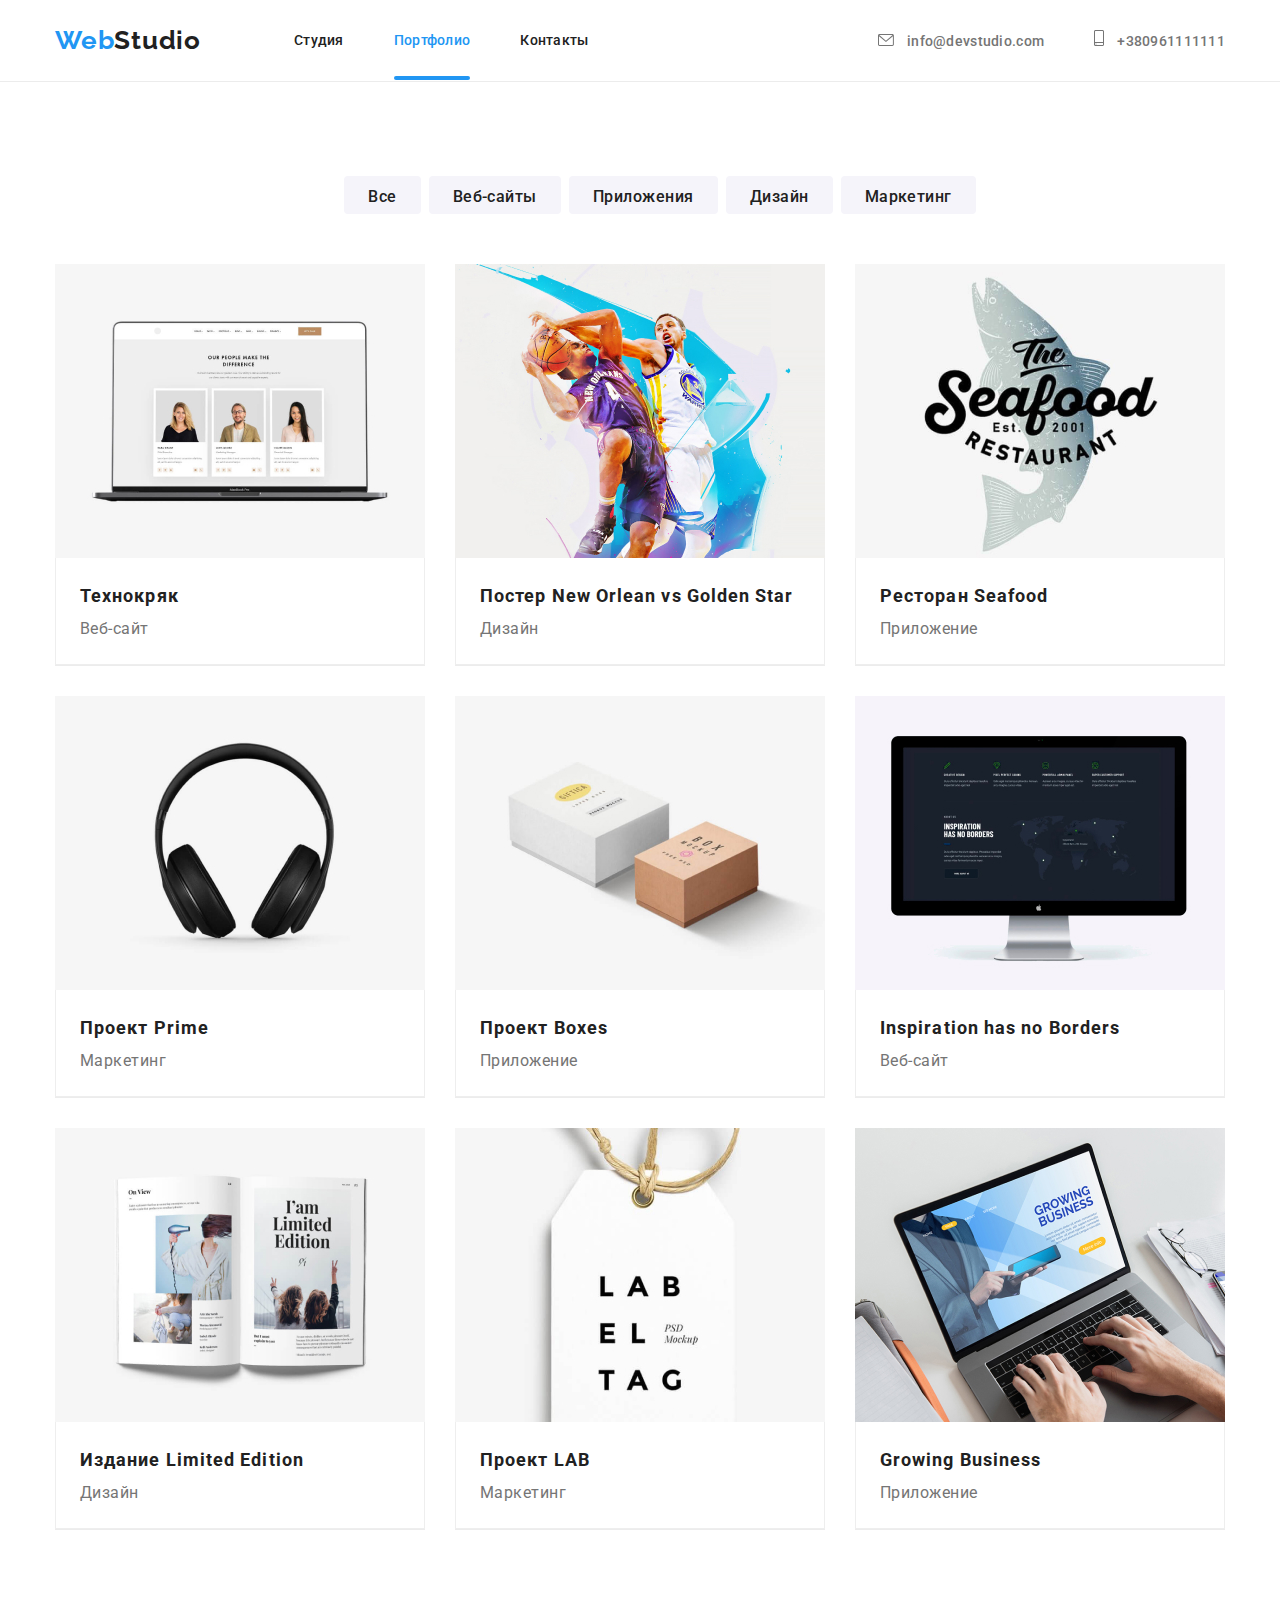
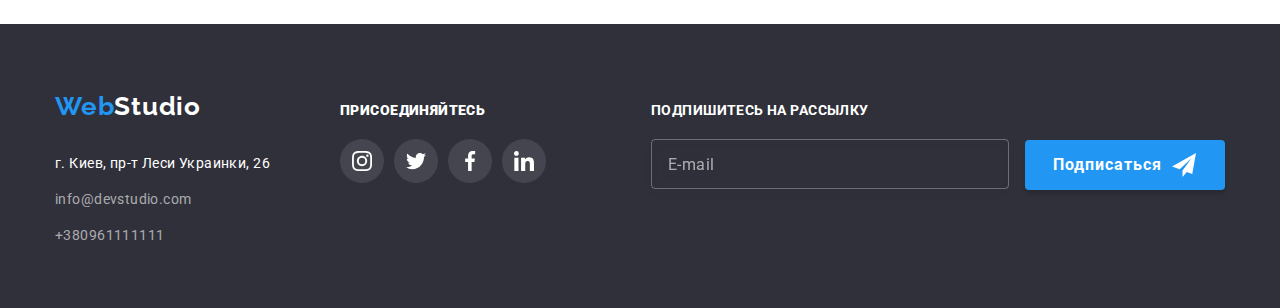
==== portfolio.html @ a093e2ca "Initial commit" ====
<!DOCTYPE html>
<html lang="ru">
  <head>
    <meta charset="UTF-8" />
    <meta http-equiv="X-UA-Compatible" content="IE=edge" />
    <meta name="viewport" content="width=device-width, initial-scale=1.0" />
    <title>Portfolio</title>
    <!-- Шрифти -->
    <link rel="preconnect" href="https://fonts.googleapis.com" />
    <link rel="preconnect" href="https://fonts.gstatic.com" crossorigin />
    <link
      href="https://fonts.googleapis.com/css2?family=Raleway:wght@400;700&family=Roboto:wght@400;500;700;900&display=swap"
      rel="stylesheet"/>
    <!-- Нормалізатор стилів -->
    <link
      rel="stylesheet"
      href="https://cdnjs.cloudflare.com/ajax/libs/modern-normalize/1.1.0/modern-normalize.min.css"/>
    <!-- Кастомні стилі -->
    <link rel="stylesheet" href="./css/styles.css" />
  </head>

  <body>
    <!-- Секція header -->
    <header class="header-page">
      <div class="container header-container">
        <a
          class="logo"
          href="./index.html"
          aria-label="Посилання на студію"
          lang="en-us"
          >Web<span class="studio">Studio</span></a>
        <!-- Секція Menu nav -->
        <nav>
          <ul class="menu-nav-list list">
            <li class="nav-link">
              <a
                class="first-nav-port item-nav"
                href="./index.html"
                aria-label="Посилання на студию"
                >Студия</a>
            </li>
            <li class="nav-link">
              <a
                class="scnd-nav-port item-nav current-link"
                href="./portfolio.html"
                aria-label="Посилання на Портфолио"
                >Портфолио</a>
            </li>
            <li class="nav-link">
              <a class="thrd-nav-port item-nav" href="/Контакты">Контакты</a>
            </li>
          </ul>
        </nav>
        <!-- Пошта та телефон -->
        <div class="contact-nav">
          <ul class="contact-list">
            <li class="contact-item">
              <a
                class="link-mail contact-link"
                href="mailto:info@devstudio.com">
                <svg class="contact-icon" width="16" height="12">
                  <use href="./images/icons-svg.svg#icon-mail"></use>
                </svg>
                info@devstudio.com</a>
            </li>
            <li class="contact-item">
              <a class="tel-hd contact-link" href="tel:+380961111111">
                <svg class="contact-icon phone-icon" width="10" height="16">
                  <use href="./images/icons-svg.svg#icon-smartphone"></use>
                </svg>
                +380961111111</a>
            </li>
          </ul>
        </div>
      </div>
    </header>
    <main>
      <!-- <h1>Фильтр портфолио</h1> -->
      <section class="section">
        <div class="container">
          <ul class="button-list">
            <li>
              <button class="button-text btn-all" type="button">Все</button>
            </li>
            <li>
              <button class="button-text btn-web" type="button">
                Веб-сайты
              </button>
            </li>
            <li>
              <button class="button-text btn-apps" type="button">
                Приложения
              </button>
            </li>
            <li>
              <button class="button-text btn-dsgn" type="button">Дизайн</button>
            </li>
            <li>
              <button class="button-text btn-mrktng" type="button">
                Маркетинг
              </button>
            </li>
          </ul>
          <!-- Service gallery -->
          <ul class="all-services card-set">
            <li class="services-item card-set-item">
              <div class="portfolio-overlay">
                <img
                  class="portfolio-img"
                  src="./images/portfolio-images/img-1.jpg"
                  alt="Ноутбук"
                  width="370"/>
                <p class="portfolio-desc">
                  Ресурс предлагает комплексные предложения с разным уровнем
                  функционала и сервисов. Все это позволит посетителю получить
                  исчерпывающие сведения о компании или частном лице.
                </p>
              </div>
              <div class="wrap-border">
                <h2 class="name-service">Технокряк</h2>
                <p class="type-service">Веб-сайт</p>
              </div>
            </li>
            <li class="services-item card-set-item">
              <div class="portfolio-overlay">
                <img
                  class="portfolio-img"
                  src="./images/portfolio-images/img-2.jpg"
                  alt="Постер"
                  width="370"/>
                <p class="portfolio-desc">
                  Ресурс предлагает комплексные предложения с разным уровнем
                  функционала и сервисов. Все это позволит посетителю получить
                  исчерпывающие сведения о компании или частном лице.
                </p>
              </div>
              <div class="wrap-border">
                <h2 class="name-service">Постер New Orlean vs Golden Star</h2>
                <p class="type-service">Дизайн</p>
              </div>
            </li>
            <li class="services-item card-set-item">
              <div class="portfolio-overlay">
                <img
                  class="portfolio-img"
                  src="./images/portfolio-images/img-3.jpg"
                  alt="Логотип ресторану"
                  width="370"/>
                <p class="portfolio-desc">
                  Ресурс предлагает комплексные предложения с разным уровнем
                  функционала и сервисов. Все это позволит посетителю получить
                  исчерпывающие сведения о компании или частном лице.
                </p>
              </div>
              <div class="wrap-border">
                <h2 class="name-service">Ресторан Seafood</h2>
                <p class="type-service">Приложение</p>
              </div>
            </li>
            <li class="services-item card-set-item">
              <div class="portfolio-overlay">
                <img
                  class="portfolio-img"
                  src="./images/portfolio-images/img-4.jpg"
                  alt="Навушники"
                  width="370"/>
                <p class="portfolio-desc">
                  Ресурс предлагает комплексные предложения с разным уровнем
                  функционала и сервисов. Все это позволит посетителю получить
                  исчерпывающие сведения о компании или частном лице.
                </p>
              </div>
              <div class="wrap-border">
                <h2 class="name-service">Проект Prime</h2>
                <p class="type-service">Маркетинг</p>
              </div>
            </li>
            <li class="services-item card-set-item">
              <div class="portfolio-overlay">
                <img
                  class="portfolio-img"
                  src="./images/portfolio-images/img-5.jpg"
                  alt="Дві коробки"
                  width="370"/>
                <p class="portfolio-desc">
                  Ресурс предлагает комплексные предложения с разным уровнем
                  функционала и сервисов. Все это позволит посетителю получить
                  исчерпывающие сведения о компании или частном лице.
                </p>
              </div>
              <div class="wrap-border">
                <h2 class="name-service">Проект Boxes</h2>
                <p class="type-service">Приложение</p>
              </div>
            </li>
            <li class="services-item card-set-item">
              <div class="portfolio-overlay">
                <img
                  class="portfolio-img"
                  src="./images/portfolio-images/img-6.jpg"
                  alt="Монітор"
                  width="370"/>
                <p class="portfolio-desc">
                  Ресурс предлагает комплексные предложения с разным уровнем
                  функционала и сервисов. Все это позволит посетителю получить
                  исчерпывающие сведения о компании или частном лице.
                </p>
              </div>
              <div class="wrap-border">
                <h2 class="name-service">Inspiration has no Borders</h2>
                <p class="type-service">Веб-сайт</p>
              </div>
            </li>
            <li class="services-item card-set-item">
              <div class="portfolio-overlay">
                <img
                  class="portfolio-img"
                  src="./images/portfolio-images/img-7.jpg"
                  alt="Відкрита книжка"
                  width="370"/>
                <p class="portfolio-desc">
                  Ресурс предлагает комплексные предложения с разным уровнем
                  функционала и сервисов. Все это позволит посетителю получить
                  исчерпывающие сведения о компании или частном лице.
                </p>
              </div>
              <div class="wrap-border">
                <h2 class="name-service">Издание Limited Edition</h2>
                <p class="type-service">Дизайн</p>
              </div>
            </li>
            <li class="services-item card-set-item">
              <div class="portfolio-overlay">
                <img
                  class="portfolio-img"
                  src="./images/portfolio-images/img-8.jpg"
                  alt="Бірка"
                  width="370"/>
                <p class="portfolio-desc">
                  Ресурс предлагает комплексные предложения с разным уровнем
                  функционала и сервисов. Все это позволит посетителю получить
                  исчерпывающие сведения о компании или частном лице.
                </p>
              </div>
              <div class="wrap-border">
                <h2 class="name-service">Проект LAB</h2>
                <p class="type-service">Маркетинг</p>
              </div>
            </li>
            <li class="services-item card-set-item">
              <div class="portfolio-overlay">
                <img
                  class="portfolio-img"
                  src="./images/portfolio-images/img-9.jpg"
                  alt="Робота за ноутбуком"
                  width="370"/>
                <p class="portfolio-desc">
                  Ресурс предлагает комплексные предложения с разным уровнем
                  функционала и сервисов. Все это позволит посетителю получить
                  исчерпывающие сведения о компании или частном лице.
                </p>
              </div>
              <div class="wrap-border">
                <h2 class="name-service">Growing Business</h2>
                <p class="type-service">Приложение</p>
              </div>
            </li>
          </ul>
        </div>
      </section>
    </main>
    <!--Секция Footer bg-->
    <footer class="footer-back">
      <div class="container footer-list">
        <div>
          <a
            class="logo-footer"
            href="./index.html"
            aria-label="Посилання на студію"
            lang="en-us"
            >Web<span class="studio-white">Studio</span></a>
          <address class="contact-nav">
            <ul class="list ftr-list">
              <li>
                <a
                  class="link-adr-ftr"
                  href="https://goo.gl/maps/piqngm7oDQpEDh6u6"
                  target="_blank"
                  rel="noopener nofollow noreferrer"
                  >г. Киев, пр-т Леси Украинки, 26</a>
              </li>
              <li>
                <a class="link-mail-ftr" href="mailto:info@devstudio.com"
                  >info@devstudio.com</a>
              </li>
              <li>
                <a class="link-ph-ftr" href="tel:+380961111111"
                  >+380961111111</a>
              </li>
            </ul>
          </address>
        </div>
        <!-- Footer social media icons -->
        <div class="call-to-action-box">
          <h2 class="call-to-action-name"><strong>ПРИСОЕДИНЯЙТЕСЬ</strong></h2>
          <ul class="call-to-action-list">
            <li class="call-to-action-item">
              <a
                class="call-to-action-link"
                href=""
                target="_blank"
                rel="noopener noreferrer"
                aria-label="instagram">
                <svg class="social-media-icon" width="20" height="20">
                  <use href="./images/icons-svg.svg#icon-instagram-white"></use>
                </svg>
              </a>
            </li>
            <li class="call-to-action-item">
              <a
                class="call-to-action-link"
                href=""
                target="_blank"
                rel="noopener noreferrer"
                aria-label="instagram">
                <svg class="social-media-icon" width="20" height="20">
                  <use href="./images/icons-svg.svg#icon-twitter-white"></use>
                </svg>
              </a>
            </li>
            <li class="call-to-action-item">
              <a
                class="call-to-action-link"
                href=""
                target="_blank"
                rel="noopener noreferrer"
                aria-label="instagram">
                <svg class="social-media-icon" width="20" height="20">
                  <use href="./images/icons-svg.svg#icon-facebook-white"></use>
                </svg>
              </a>
            </li>
            <li class="call-to-action-item">
              <a
                class="call-to-action-link"
                href=""
                target="_blank"
                rel="noopener noreferrer"
                aria-label="instagram">
                <svg class="social-media-icon" width="20" height="20">
                  <use href="./images/icons-svg.svg#icon-linkedin-white"></use>
                </svg>
              </a>
            </li>
          </ul>
        </div>
        <!-- Footer form -->
        <div class="follow-form-box">
          <strong class="follow-form-text">Подпишитесь на рассылку</strong>
          <form name="follow-form">
            <label>
              <input 
              class="follow-form-field" 
              type="email" 
              name="user-email"
              placeholder="E-mail"/>
            </label>
            <button class="follow-form-bth" type="submit">Подписаться
              <svg class="follow-icon" width="24" height="24">
                <use href="./images/icons-svg.svg#icon-telegram"></use>
              </svg>
            </button>
          </form>
        </div>
      </div>
    </footer>
  </body>
</html>
---- css/styles.css ----
:rootstyle {
    /* text colors */
--main-font: 'Roboto';
--secondary-font: 'Raleway';
    /* colors */
--accent: #2196f3;
--white: #ffffff;
    /* other */
--items: 4;
--indent: 30px;
}

body { 
font-family: var(--main-font), sans-serif;
font-family: 'Roboto', 'Raleway', sans-serif;}

/* visually-hidden hine elements */

.visually-hidden {
    position: absolute;
    white-space: nowrap;
    width: 1px;
    height: 1px;
    overflow: hidden;
    border: 0;
    padding: 0;
    clip: rect(0 0 0 0);
    clip-path: inset(50%);
    margin: -1px;
}

/* Сітка із застосуванням flex-box */

.card-set {
    display: flex;
    flex-wrap: wrap;
    padding: 0;
    list-style: none;
    margin: -15px;
    }
    
.card-set-item {
    flex-basis: calc(100% - ((var(--items)-1) * var(--indent)) / var(--items));
    margin: 15px;
    }

/* reset */
h1, h2, h4, h5, h6, p, ul {
    margin-top: 0;
    margin-bottom: 0; 
}

img {
display: block;
max-width: 100%;
height: auto;
}

h3 {margin-top: 0;   
    margin-bottom: 10px;}

/* common styles start */

.no-scroll {
    overflow: hidden;
}

.container {
    width: 1200px;
    margin-left: auto;
    margin-right: auto;
    padding-left: 15px;
    padding-right: 15px;
}

.list {
    list-style: none;
}

.section {
    padding-top: 94px;
    padding-bottom: 94px;
}

/* header section */
.header-page {
    border-bottom: 1px solid #ECECEC;
}

.menu-nav-list {
display: flex;
align-items: center;
padding: 0;
margin-left: 93px;
}

.header-container {
display: flex;
align-items: center;
}

/* Секція Menu nav */

.nav-link{
margin-right: 50px;
}

.menu-nav-list .nav-link:last-child {
margin-right: 0;
}


.header-page a {
text-decoration: none;
}

.logo {
padding-top: 25px;
padding-bottom: 25px;

font-family: 'Raleway';
font-weight: 700;
font-size: 26px;
line-height: 1.19;
letter-spacing: 0.03em;

color: #2196F3;
}

.studio {color: #212121}

.first-nav {
font-weight: 500;
font-size: 14px;
line-height: 1.14;
letter-spacing: 0.02em;}

.scnd-nav { color: #212121;

font-weight: 500;
font-size: 14px;
line-height: 1.14;
letter-spacing: 0.02em;}

.thrd-nav { color: #212121;

font-weight: 500;
font-size: 14px;
line-height: 1.14;
letter-spacing: 0.02em;}

.current-link { 
    position: relative;
    color: #2196F3;}

.current-link::after {
    content: "";
    position: absolute;
    bottom: 0;
    left: 0;

    width: 100%;
    height: 4px;
    display: inline-block;

    background: #2196F3;
    border-radius: 2px;
}

.item-nav {
    padding-top: 32px;
    padding-bottom: 32px;

    transition: color 250ms cubic-bezier(0.4, 0, 0.2, 1);

}

.item-nav:hover,
.item-nav:focus {
    color: #2196F3;
}

.contact-list {
    display: flex;
}

.contact-link {
padding-top: 32px;
padding-bottom: 32px;  

color: #757575;
font-weight: 500;
font-size: 14px;
line-height: 1.14;
letter-spacing: 0.02em;

transition-property: color, fill;
transition-duration: 250ms;
transition-timing-function: cubic-bezier(0.4, 0, 0.2, 1);
}

.contact-link:focus,
.contact-link:hover {
color: #2196F3;
fill: #2196F3;
} 

.tel-hd {
margin-left: 50px;

font-weight: 500;
font-size: 14px;
line-height: 1.14;
letter-spacing: 0.02em;
color: rgba(117, 117, 117, 1);
}

.contact-nav {
margin-left: auto;}

/* Оформлення іконок пошти і телефону */

.contact-icon {
margin-right: 10px;

fill: #757575;
fill: currentColor;
}


/* Секция hero */

.hero {
padding-top: 200px;
padding-bottom: 200px;
text-align: center;

background-color: rgba(47, 48, 58, 1); 
}

.overlay {
max-width: 1600px;
height: 600px;
margin-left: auto;
margin-right: auto;
background-image: linear-gradient(to bottom, rgba(47, 48, 58, 0.4), rgba(47, 48, 58, 0.4)),
url(../images/background-img.jpg);}

.contact-nav {font-style: normal;
line-height: 1.71;}

h1 {
width: 696px;
margin-right: auto;
margin-left:auto;
    
color: rgba(255, 255, 255, 1);
    
font-weight: 900;
font-size: 44px;
line-height: 1.36;
    
text-align: center;
letter-spacing: 0.06em;
text-transform: uppercase;
margin-bottom: 30px;}

.text-button {

display: inline-block;
padding: 10px 32px;
justify-content: space-around;  

font: var(--main-font);
font-weight: 700;
font-size: 16px;
line-height: 1.88;
letter-spacing: 0.06em;

color: rgba(255, 255, 255, 1);
box-shadow: 0px 4px 4px rgba(0, 0, 0, 0.15);
border-radius: 4px;
border-color: transparent; 

cursor: pointer; 
background-color: rgba(33, 150, 243, 1);

transition-property: background-color;
transition-duration: 250ms;
transition-timing-function: cubic-bezier(0.4, 0, 0.2, 1);

}

.text-button:hover,
.text-button:focus {
background-color: #188CE8; }

/* Модальне вікно */
.backdrop {
    position: fixed;
    top: 0;
    left: 0;
    width: 100%;
    height: 100%;
    z-index: 1000; 

    opacity: 1;
    visibility: visible;
    pointer-events: initial;

    background: rgba(0, 0, 0, 0.2);

    transition: opacity 250ms, visibility 250ms;
    
}

.backdrop.is-hidden {
    opacity: 0;
    visibility: hidden;
    pointer-events: none;
}

.modal {
    position: absolute;
    top: 50%;
    left: 50%;
    transform: translate(-50%, -50%);

    padding: 40px;

    width: 528px;
    height: 581px;

    background-color: #FFFFFF;
    box-shadow: 0px 1px 3px rgba(0, 0, 0, 0.12), 0px 1px 1px rgba(0, 0, 0, 0.14), 0px 2px 1px rgba(0, 0, 0, 0.2);
    border-radius: 4px;
}

.modal-close-btn {
    position: absolute;
    top: 0;
    right: 0;
    padding: 0;

    margin-top: 8px;
    margin-right: 8px;

    width: 30px;
    height: 30px;
    display: flex;
    align-items: center;
    justify-content: center;

    background: #FFFFFF;
    border: 1px solid rgba(0, 0, 0, 0.1);
    border-radius: 50%;
    cursor: pointer;
    fill: currentColor;
}

.modal-icon {
    transition: fill 250ms cubic-bezier(0.4, 0, 0.2, 1);
}

.modal-close-btn:hover,
.modal-close-btn:focus > .modal-icon {
    fill: #2196F3;
}

/* Форма модального вікна*/

.form-call-action {
    margin-bottom: 12px;

    font-size: 20px;
    line-height: 1.15;
    text-align: center;
    letter-spacing: 0.03em;
}

.order-form {
    display: flex;
    flex-direction: column;
}

.form-group input {
padding: 12px 16px;
padding-left: 40px;

width: 448px;
height: 40px;

cursor: pointer;
background-color: #FFFFFF;
border: 1px solid rgba(33, 33, 33, 0.2);
border-radius: 4px;
outline: transparent;

transition-property: border-color, outline;
transition-duration: 250ms;
transition-timing-function: cubic-bezier(0.4, 0, 0.2, 1);
}

.form-field:focus + .form-icon .form-img {
fill: #2196F3;
}

input:focus,
.form-field:focus {
    border-color: #2196F3;
}

.form-text{
    display: inline-block;
    margin-bottom: 4px;

    font-weight: 400;
    font-size: 12px;
    line-height: 1.17;
    letter-spacing: 0.01em;

    color: #757575;
}

.form-group {
    position: relative;
    display: flex;
    margin-bottom: 10px;
}

.form-group-last {
    margin-bottom: 0;
}

.form-icon {
    position: absolute;
    left: 0;
    top: 50%;

    margin-left: 14px;
}

.form-img {
    fill: #000000;
}

textarea {
    box-sizing: border-box;
    padding: 12px 16px;

    width: 448px;
    height: 120px;
    resize: none;

    border: 1px solid rgba(33, 33, 33, 0.2);
    border-radius: 4px;
    outline: transparent;
}

textarea::placeholder {

    font-weight: 400;
    font-size: 12px;
    line-height: 1.17;
    letter-spacing: 0.01em;
    
    color: rgba(117, 117, 117, 0.5);
}

.label-comment {
    width: 448px;
    height: 138px;
} 

.btn-form {
    display: inline-flex;
    align-items: center;
    text-align: center;
    justify-content: center;

    margin: auto;
    padding: 10px 55px;

    width: 200px;
    height: 50px;

    font-weight: 700;
    font-size: 16px;
    line-height: 1.88;

    cursor: pointer;
    border-radius: 4px;
    border-color: transparent;
    background-color: #2196F3;
    box-shadow: 0px 4px 4px rgba(0, 0, 0, 0.15);

    color: #FFFFFF;

    transition: background-color 250ms cubic-bezier(0.4, 0, 0.2, 1);

}

.btn-form:hover,
.btn-form:focus {
    background-color: #188CE8;
}

.form-checkbox {
    position: relative;
    align-items: center;
    justify-content: center;
    display: flex;
    gap: 8px;
    margin-top: 20px;
    margin-bottom: 30px;
   
    font-weight: 400;
    font-size: 14px;
    line-height: 1.71;
    letter-spacing: 0.03em;

    color: #757575;
}

.form-checkbox-link {
    color: rgba(33, 150, 243, 1);
    text-decoration: underline;
    cursor: pointer;
}

.form-checkbox-custom-checkbox {
    display: inline-flex;
    align-items: center;
    justify-content: center;

    width: 16px;
    height: 15px;

    background-color: #FFFFFF;
    border: 2px solid #212121;
    border-radius: 2px;

    transition: background-color 250ms cubic-bezier(0.4, 0, 0.2, 1),
    border-color 250ms cubic-bezier(0.4, 0, 0.2, 1);
}

.form-checkbox-input:checked + .form-checkbox-custom-checkbox {
    background-color: #2196F3;
    border-color: transparent;
}

.form-checkbox-icon {
    fill: #FFFFFF;
    
}

/* Секция property */

.list-property {
    display: flex;
    flex-wrap: wrap;
    padding: 0;
    list-style: none;
    margin: -15px;
    }
    
.element-property {
    width: 270px;
    flex-basis: calc(100% - ((var(--items)-1) * var(--indent)) / var(--items));
    margin: 15px;
    }

.name-property {
    font-size: 14px;
    line-height: 1.14;
    letter-spacing: 0.03em;
    text-transform: uppercase;
    color: rgba(33, 33, 33, 1);  
}

.text-property {
    font-weight: 400;
    font-size: 14px;
    line-height: 1.71;
    
    letter-spacing: 0.03em;
    color: rgba(117, 117, 117, 1);
}

/* Оформлення плашок в секції Property */

.property-item {

    display: flex;
    justify-content: center;
    align-items: center;
    width: 270px;
    height: 120px;

    margin-bottom: 30px;

    background: #F5F4FA;
    border-radius: 4px;
}

/* Секція Чем мы занимаемся */

.team-section {
padding-top: 0;
}

.what-we-do {
font-weight: 700;
font-size: 36px;
line-height: 1.17;
text-align: center;
letter-spacing: 0.03em;

margin-bottom: 50px;

color: rgba(33, 33, 33, 1);
}

.pict-first {
    
background: url(close-up-image-programer-working-his-desk-office_1098-18707.jpg);
mix-blend-mode: normal; }

.pict-scnd {

background: url(web-ui-designers-are-developing-application-smartphones-team-creators-is-working-interface-mobile-phones_8119-2713.jpg);
}

.pict-thrd {

background: url(creative-artist-web-design-with-working-colour-selection-graphic-tablet_35674-1119.jpg);
}

.img-what-do {
display: flex;
padding: 0;
}

.pic-what-do {
position: relative;

flex-basis: calc((100% - var(--indent) * var(--items)) / var(--items));
margin-right: 30px;
}

.pic-what-do:last-child {
margin-right: 0;
}

.desc {
    position: absolute;
    bottom: 0;
    left: 0;

    font-weight: 700;
    font-size: 14px;
    line-height: 1.14;
    text-align: center;
    letter-spacing: 0.03em;
    text-transform: uppercase;

    background-color: rgba(47, 48, 58, 0.8);
    color: #FFFFFF;
}

.first-text {
    padding: 27px 82px;
}

.scnd-text {
    padding: 27px 85px;
}

.thrd-text {
    padding: 27px 90px;
}

/* Секція Наша команда */

.team {
    margin-bottom: 50px;
}

.sect-team {background-color: rgba(245, 244, 250, 1);}

.team {    
font-weight: 700;
font-size: 36px;
line-height: 1.17;
text-align: center;
letter-spacing: 0.03em;
color: #212121;
} 

.wrap {
padding-top: 30px;
padding-bottom: 30px;
width: 270px;

background: #FFFFFF;
box-shadow: 0px 1px 3px rgba(0, 0, 0, 0.12), 0px 1px 1px rgba(0, 0, 0, 0.14), 0px 2px 1px rgba(0, 0, 0, 0.2);
border-radius: 0px 0px 4px 4px;
}

.team-list {
display: flex;
padding-left: 0;
margin-right: 30px;
}

.team-icon {
margin-right: 30px;
}

.team-icon:last-child {
margin-right: 0;
}

.team-position {
margin-bottom: 16px;
}

.employee-first {
background: url(4853.jpg);
border-radius: 0px;}

.name-ihor {
font-weight: 500;
font-size: 16px;
line-height: 1.19;

text-align: center;
letter-spacing: 0.03em;
color: rgba(33, 33, 33, 1);
}

.designer{    
font-weight: 400;
font-size: 16px;
line-height: 1.19;
    
text-align: center;
letter-spacing: 0.03em;
color: rgba(117, 117, 117, 1);
}

.employee-scnd {
background: url(5844.jpg);
border-radius: 0px;}

.name-olha{        
font-weight: 500;
font-size: 16px;
line-height: 1.19;
        
text-align: center;
letter-spacing: 0.03em;
color: rgba(33, 33, 33, 1);
}

.developer{        
font-weight: 400;
font-size: 16px;
line-height: 1.19;
        
text-align: center;
letter-spacing: 0.03em;
color: rgba(117, 117, 117, 1);
}

.employee-thrd {
background: url(16166.jpg);
border-radius: 0px;}

.name-nick {
font-weight: 500;
font-size: 16px;
line-height: 1.19;
        
text-align: center;
letter-spacing: 0.03em;
color: rgba(33, 33, 33, 1);
}
        
.marketing{        
font-weight: 400;
font-size: 16px;
line-height: 1.19;
        
text-align: center;
letter-spacing: 0.03em;
color: rgba(117, 117, 117, 1);
}

.employee-fourth {    
background: url(2968.jpg);
border-radius: 0px;}

.name-michael {
font-weight: 500;
font-size: 16px;
line-height: 1.19;

text-align: center;
letter-spacing: 0.03em;
color: rgba(33, 33, 33, 1);
}

.ui-Designer {
font-weight: 400;
font-size: 16px;
line-height: 1.19;

text-align: center;
letter-spacing: 0.03em;
color: rgba(117, 117, 117, 1);
}

/* Оформлення іконок */

.social-media-list {
display: flex;
justify-content: center;
padding-left: 0;

}

.social-media-link {
display: flex;
align-items: center;
justify-content: center;
height: 44px;
width: 44px;

background-color: #FFFFFF;
border-radius: 50%;

fill: rgba(175, 177, 184, 1);

transition-property: fill, background-color;
transition-duration: 250ms;
transition-timing-function: cubic-bezier(0.4, 0, 0.2, 1);

}

.social-media-link:hover,
.social-media-link:focus {
fill: rgba(255, 255, 255, 1);
background-color: #2196F3;
} 

.social-media-list .social-media-item + .social-media-item {
margin-left: 10px;
}

/* Секція Постоянные клиенты */

.clients {
margin-bottom: 50px;

font-weight: 700;
font-size: 36px;
line-height: 1.17;
text-align: center;
letter-spacing: 0.03em;

}

/* Оформлення логотипів постійних клієнтів */

.client-list {
    display: flex;
    justify-content: center;
    justify-content: center; 
    padding: 0;
}


.client-link {
    display: flex;
    align-items: center;
    justify-content: center; 
    padding: 16px 32px;
    
    fill: #AFB1B8;
    border: 1px solid #AFB1B8;
    border-radius: 4px;

    transition-property: border-color, fill;
    transition-duration: 250ms;
    transition-timing-function: cubic-bezier(0.4, 0, 0.2, 1);

}

.client-link:hover,
.client-link:focus {
fill: rgba(33, 150, 243, 1);
border-color: rgba(33, 150, 243, 1);
}

.client-item {
background-color: #FFFFFF;
min-width: 170px;
min-height: 92px;
}

.client-item + .client-item {
margin-left: 30px;
}

/* Секция Footer bg */

.footer-back a {
text-decoration: none;
line-height: 1.71;}

.logo-footer {
display: inline-block;
margin-bottom: 20px;

font-family: 'Raleway';
font-weight: 700;
font-size: 26px;
line-height: 1.19;
letter-spacing: 0.03em;

color: #2196F3;
}

.ftr-list {
padding-left: 0;
}

.studio-white {color: white;} 

.link-adr-ftr {
display: inline-block;
margin-bottom: 9px;

font-weight: 400;
font-size: 14px;
letter-spacing: 0.03em;
color: rgba(255, 255, 255, 1);
}

.link-mail-ftr {
display: inline-block;
margin-bottom: 9px;

font-weight: 400;
font-size: 14px;
line-height: 1.71;
letter-spacing: 0.03em;
color: rgba(255, 255, 255, 0.6);
}

.link-ph-ftr {
font-weight: 400;
font-size: 14px;
line-height: 1.71;

letter-spacing: 0.03em;
color: rgba(255, 255, 255, 0.6);
}

.footer-back {
padding-top: 60px;
padding-bottom: 60px;
background-color: rgba(47, 48, 58, 1);
}

.footer-list {
    display: flex;
    align-items: baseline;
}

.call-to-action-box {
    margin-left: 70px;
}

.call-to-action-name {
font-size: 14px;
line-height: 1.14;
letter-spacing: 0.03em;
text-transform: uppercase;

color: #FFFFFF;
}

/* Оформлення іконок в footer */

.call-to-action-list {
padding: 0;
margin-top: 20px;
display: flex;
justify-content: center; 
}

.call-to-action-link {
    display: flex;
    align-items: center;
    justify-content: center;
    height: 44px;
    width: 44px;

    background-color: rgba(255, 255, 255, 0.1);
    border-radius: 50%;

    transition: background-color 250ms cubic-bezier(0.4, 0, 0.2, 1);
}

.call-to-action-link:hover,
.call-to-action-link:focus {
    background-color: #2196F3;
}
    
.call-to-action-item + .call-to-action-item {
margin-left: 10px;
}

/* Footer form */

.follow-form-box {
    margin-left: auto;
}

.follow-form-text {
    display: inline-block;
    margin-bottom: 20px;

    font-size: 14px;
    line-height: 1.14;
    letter-spacing: 0.03em;
    text-transform: uppercase;

    color: #FFFFFF;
}

.follow-form-field {
    display: inline-flex;
    margin-right: 12px;
    padding: 15px 16px;
    box-sizing: border-box;

    width: 358px;
    height: 50px;

    border: 1px solid rgba(255, 255, 255, 0.3);
    filter: drop-shadow(0px 4px 4px rgba(0, 0, 0, 0.15));
    border-radius: 4px;

    color: #FFFFFF;
    background-color: rgba(33, 150, 243, 0);
}

.follow-form-field::placeholder {
    font-weight: 400;
    font-size: 16px;
    line-height: 1.25;
    letter-spacing: 0.03em;

    color: rgba(255, 255, 255, 0.6);
}

.follow-form-bth {

    display: inline-flex;
    align-items: center;
    text-align: center;

    padding: 13px 28px;
    width: 200px;
    height: 50px;

    font-weight: 700;
    font-size: 16px;
    line-height: 1.88;
    letter-spacing: 0.06em;

    cursor: pointer;

    background-color: #2196F3;
    box-shadow: 0px 4px 4px rgba(0, 0, 0, 0.15);
    border: none;
    border-radius: 4px;
    color: #FFFFFF;

}

.follow-icon {
    margin-left: 10px;
}

/* Portfolio page */

ul {list-style: none;}

/* Секція header */

.first-nav-port {
font-weight: 500;
font-size: 14px;
line-height: 1.14;
letter-spacing: 0.02em;
color: #212121;
}

.scnd-nav-port {
font-weight: 500;
font-size: 14px;
line-height: 1.14;
letter-spacing: 0.02em;
color: #2196F3;
}

.thrd-nav-port {
font-weight: 500;
font-size: 14px;
line-height: 1.14;
letter-spacing: 0.02em;
color: #212121;
}

/* Фильтр портфолио */

.button-text {
display: inline-block;
height: 38px;
padding: 6px 22px;
justify-content: space-between; 
margin-right: 8px;

font: var(--main-font); 
font-weight: 500;
font-size: 16px;
line-height: 1.62;
letter-spacing: 0.03em;

border-radius: 4px;
border-color: transparent;
color: #212121;
background: #F5F4FA;
cursor: pointer; 

transition-property: color, background-color, box-shadow;
transition-duration: 250ms;
transition-timing-function: cubic-bezier(0.4, 0, 0.2, 1);
}

.btn-mrktng {
margin-right: 0px;
} 

.button-text:hover,
.button-text:focus {
color: #FFFFFF; 
background-color: #2196F3;
box-shadow: 0px 3px 1px rgba(0, 0, 0, 0.1), 0px 1px 2px rgba(0, 0, 0, 0.08), 0px 2px 2px rgba(0, 0, 0, 0.12); 
}

.btn-all {
min-width: 73px;
}

.btn-web {
min-width: 128px;
}

.btn-apps {
min-width: 145px;
}

.btn-dsgn {
min-width: 103px;
}

.btn-mrktng {
min-width: 130px;
}

.button-list {
margin-bottom: 50px;
display: flex;
justify-content: center;
}

/* Service gallery */

.all-services {
--items: 3;
}

.name-service {font-weight: 700;
font-size: 18px;
line-height: 2;
letter-spacing: 0.06em;
    
color: #212121;
}

.type-service { font-weight: 400;
    font-size: 16px;
    line-height: 1.88;
    letter-spacing: 0.03em;
    
    color: #757575;
} 

.wrap-border {
    background: #FFFFFF;
    border: 1px solid #EEEEEE;
    border-top: transparent;
    width: 370px;
    padding: 20px 24px;
}

.services-item {
    width: 370px;

    border-bottom: 1px solid #ECECEC;
    box-sizing: border-box;

    transition-property: background-color, box-shadow;
    transition-duration: 250ms;
    transition-timing-function: cubic-bezier(0.4, 0, 0.2, 1);
}

.services-item:hover,
.services-item:focus {
    background-color: rgba(33, 150, 243, 0.9);
    box-shadow: 0px 1px 1px rgba(0, 0, 0, 0.12), 0px 4px 4px rgba(0, 0, 0, 0.06), 1px 4px 6px rgba(0, 0, 0, 0.16); 
}

/* Portfolio оверлей */

.portfolio-overlay {
    position: relative; 
    overflow: hidden;
}

.portfolio-desc {
    position: absolute;
    top: 0;
    left: 0;

    display: flex;
    justify-content: center;
    align-items: center; 
    text-align: left;
    margin: 0;
    padding: 63px 24px;
    width: 100%;
    height: 100%;

    font-weight: 400;
    font-size: 18px;
    line-height: 1.56;
    letter-spacing: 0.03em;

    color: #FFFFFF;
    background-color: rgba(33, 150, 243, 0.9);

    transform: translateY(100%);

    transition-property: transform;
    transition-duration: 250ms;
    transition-timing-function: cubic-bezier(0.4, 0, 0.2, 1);
}

.services-item:hover .portfolio-desc,
.services-item:focus .portfolio-desc {
    transform: translateY(0%);
    }

 .portfolio-img {
    display: block;
    max-width: 100%;
    height: auto;
}
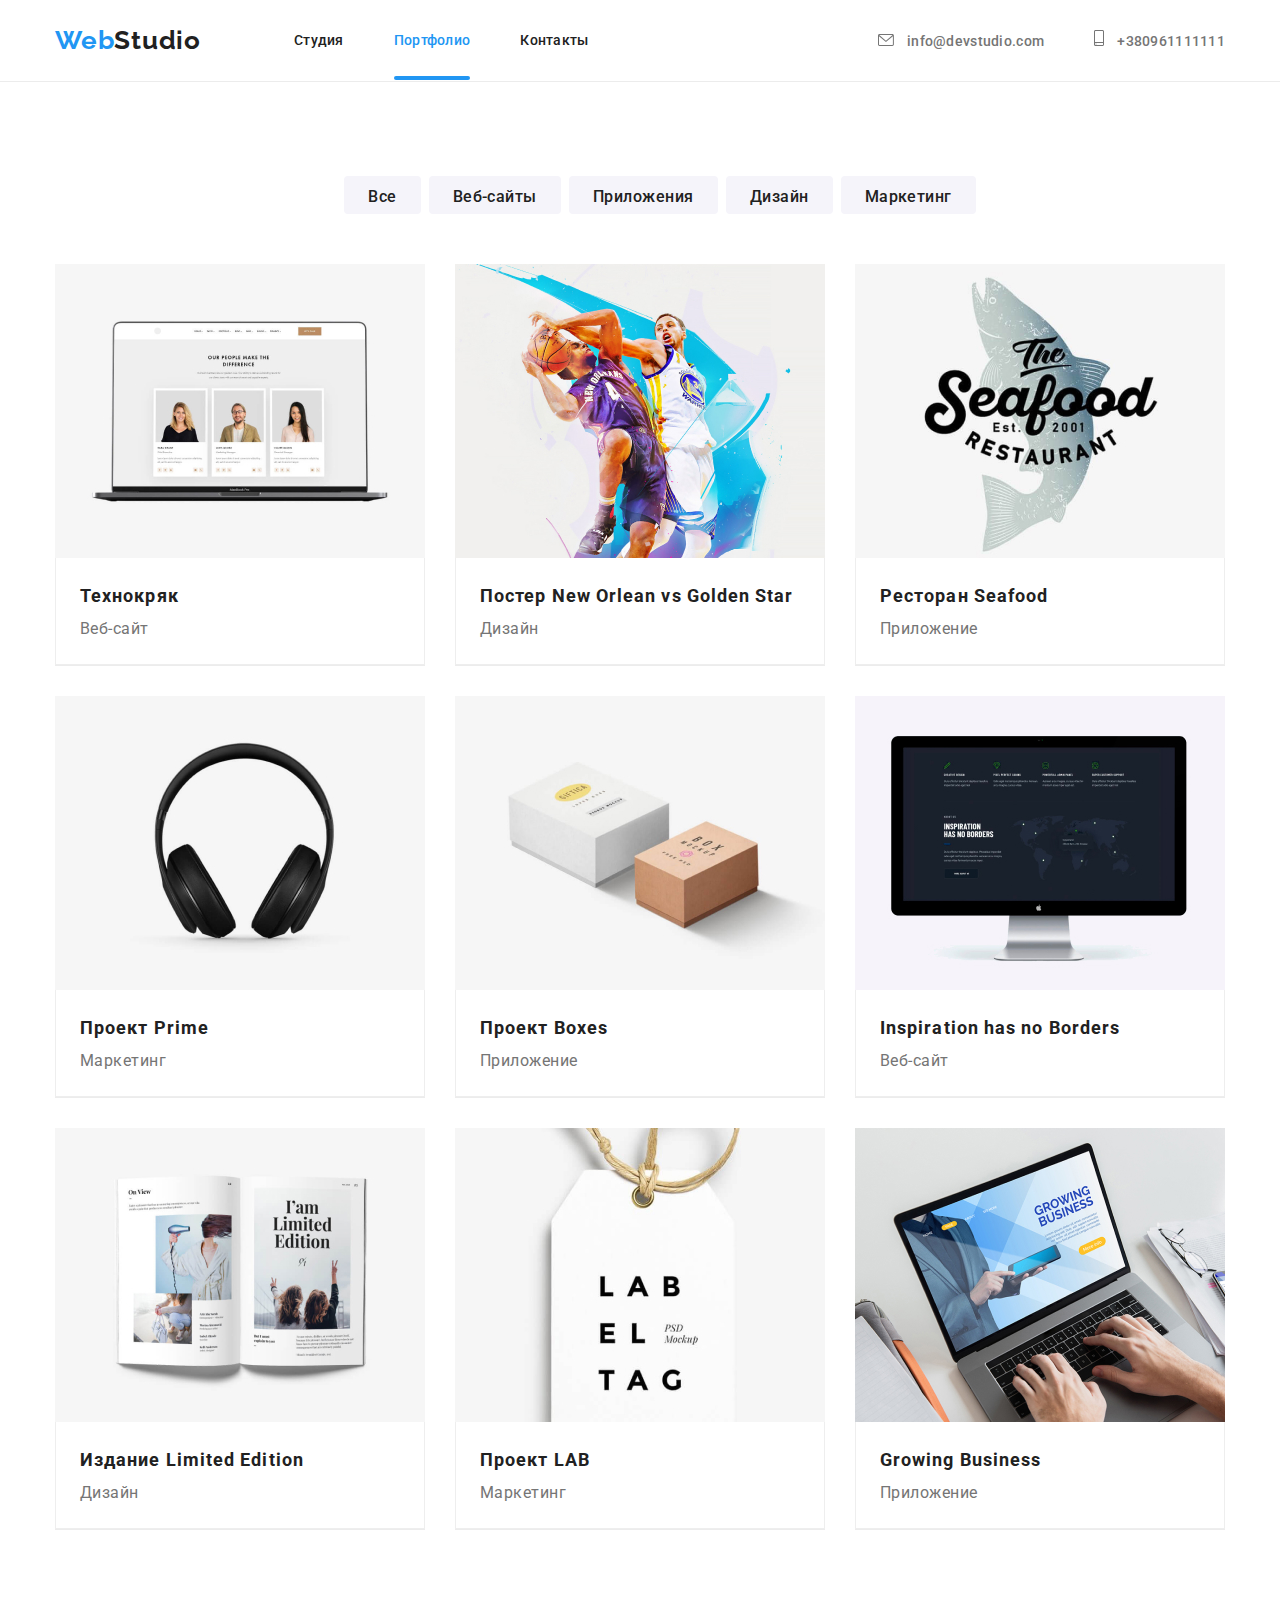
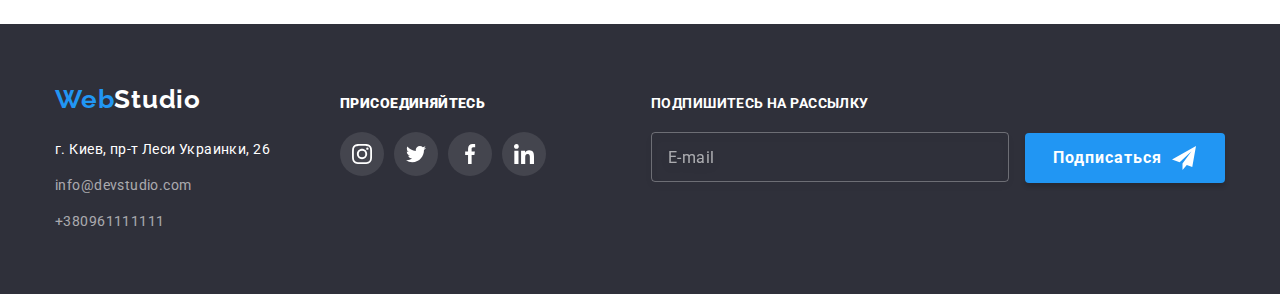
==== commit a384ba69: "Hефакторинг HTML-коду проєкту за методологією BEM" ====
--- a/portfolio.html
+++ b/portfolio.html
@@ -16,56 +16,52 @@
       rel="stylesheet"
       href="https://cdnjs.cloudflare.com/ajax/libs/modern-normalize/1.1.0/modern-normalize.min.css"/>
     <!-- Кастомні стилі -->
-    <link rel="stylesheet" href="./css/styles.css" />
+    <link rel="stylesheet" href="./css/styles.css"/>
   </head>
-
   <body>
-    <!-- Секція header -->
-    <header class="header-page">
-      <div class="container header-container">
+    <!-- Header section -->
+    <header class="header">
+      <div class="header__container container">
         <a
-          class="logo"
+          class="logo header__logo link"
           href="./index.html"
           aria-label="Посилання на студію"
-          lang="en-us"
-          >Web<span class="studio">Studio</span></a>
-        <!-- Секція Menu nav -->
-        <nav>
-          <ul class="menu-nav-list list">
-            <li class="nav-link">
-              <a
-                class="first-nav-port item-nav"
+          lang="en-us">Web<span class="logo__studio">Studio</span></a>
+        <!-- Menu nav -->
+        <nav class="nav">
+          <ul class="nav__list list__nav">
+            <li class="nav__item item__nav">
+              <a
+                class="nav__link link__nav link"
                 href="./index.html"
-                aria-label="Посилання на студию"
-                >Студия</a>
-            </li>
-            <li class="nav-link">
-              <a
-                class="scnd-nav-port item-nav current-link"
+                aria-label="Посилання на студию">Студия</a>
+            </li>
+            <li class="nav__item item__nav">
+              <a
+                class="nav__link link__nav nav__link--current link"
                 href="./portfolio.html"
-                aria-label="Посилання на Портфолио"
-                >Портфолио</a>
-            </li>
-            <li class="nav-link">
-              <a class="thrd-nav-port item-nav" href="/Контакты">Контакты</a>
+                aria-label="Посилання на Портфолио">Портфолио</a>
+            </li>
+            <li class="nav__item item__nav">
+              <a class="nav__link link__nav link" href="/Контакты">Контакты</a>
             </li>
           </ul>
         </nav>
         <!-- Пошта та телефон -->
-        <div class="contact-nav">
-          <ul class="contact-list">
-            <li class="contact-item">
-              <a
-                class="link-mail contact-link"
+        <div class="header__group group__header">
+          <ul class="header__list">
+            <li class="header__item">
+              <a
+                class="header__link link"
                 href="mailto:info@devstudio.com">
-                <svg class="contact-icon" width="16" height="12">
+                <svg class="header__icon" width="16" height="12">
                   <use href="./images/icons-svg.svg#icon-mail"></use>
                 </svg>
                 info@devstudio.com</a>
             </li>
-            <li class="contact-item">
-              <a class="tel-hd contact-link" href="tel:+380961111111">
-                <svg class="contact-icon phone-icon" width="10" height="16">
+            <li class="header__item">
+              <a class="header__link link__header link" href="tel:+380961111111">
+                <svg class="header__icon" width="10" height="16">
                   <use href="./images/icons-svg.svg#icon-smartphone"></use>
                 </svg>
                 +380961111111</a>
@@ -270,32 +266,29 @@
       </section>
     </main>
     <!--Секция Footer bg-->
-    <footer class="footer-back">
-      <div class="container footer-list">
+    <footer class="footer">
+      <div class="container footer__group group__footer">
         <div>
           <a
-            class="logo-footer"
+            class="logo__footer logo link"
             href="./index.html"
             aria-label="Посилання на студію"
-            lang="en-us"
-            >Web<span class="studio-white">Studio</span></a>
-          <address class="contact-nav">
-            <ul class="list ftr-list">
-              <li>
+            lang="en-us">Web<span 
+            class="logo__studio logo__studio--light">Studio</span></a>
+          <address class="header__group">
+            <ul class="footer__list list__footer">
+              <li class="footer__item">
                 <a
-                  class="link-adr-ftr"
+                  class="footer__link link__footer footer__link--light link"
                   href="https://goo.gl/maps/piqngm7oDQpEDh6u6"
                   target="_blank"
-                  rel="noopener nofollow noreferrer"
-                  >г. Киев, пр-т Леси Украинки, 26</a>
+                  rel="noopener nofollow noreferrer">г. Киев, пр-т Леси Украинки, 26</a>
               </li>
-              <li>
-                <a class="link-mail-ftr" href="mailto:info@devstudio.com"
-                  >info@devstudio.com</a>
+              <li class="footer__item">
+                <a class="footer__link link__footer link" href="mailto:info@devstudio.com">info@devstudio.com</a>
               </li>
-              <li>
-                <a class="link-ph-ftr" href="tel:+380961111111"
-                  >+380961111111</a>
+              <li class="footer__item">
+                <a class="footer__link link" href="tel:+380961111111">+380961111111</a>
               </li>
             </ul>
           </address>
--- a/css/styles.css
+++ b/css/styles.css
@@ -1,17 +1,16 @@
-:rootstyle {
+:root {
     /* text colors */
 --main-font: 'Roboto';
 --secondary-font: 'Raleway';
     /* colors */
---accent: #2196f3;
+--accent: rgba(33, 150, 243, 1);
 --white: #ffffff;
     /* other */
 --items: 4;
---indent: 30px;
+/* --indent: 30px; */
 }
 
 body { 
-font-family: var(--main-font), sans-serif;
 font-family: 'Roboto', 'Raleway', sans-serif;}
 
 /* visually-hidden hine elements */
@@ -50,6 +49,10 @@
     margin-bottom: 0; 
 }
 
+ul {
+    list-style: none;  
+}
+
 img {
 display: block;
 max-width: 100%;
@@ -60,6 +63,15 @@
     margin-bottom: 10px;}
 
 /* common styles start */
+
+.title {
+    font-size: 36px;
+    line-height: 1.17;
+    text-align: center;
+    letter-spacing: 0.03em;
+
+    color: rgba(33, 33, 33, 1);
+}
 
 .no-scroll {
     overflow: hidden;
@@ -73,87 +85,76 @@
     padding-right: 15px;
 }
 
-.list {
-    list-style: none;
-}
 
 .section {
     padding-top: 94px;
     padding-bottom: 94px;
 }
 
-/* header section */
-.header-page {
+/* Header section */
+.header {
     border-bottom: 1px solid #ECECEC;
 }
 
-.menu-nav-list {
-display: flex;
-align-items: center;
-padding: 0;
-margin-left: 93px;
-}
-
-.header-container {
-display: flex;
-align-items: center;
-}
-
-/* Секція Menu nav */
-
-.nav-link{
+.header__container {
+    display: flex;
+    align-items: center;
+    }
+
+    /* Logo */
+
+.logo {
+    font-family: 'Raleway';
+    font-weight: 700;
+    font-size: 26px;
+    line-height: 1.19;
+    letter-spacing: 0.03em;
+        
+    color: var(--accent);
+}
+        
+.header__logo {
+    padding-top: 25px;
+    padding-bottom: 25px; 
+}
+        
+.logo__studio {
+    color: #212121}
+
+    /* Menu nav */
+
+.list__nav {
+    display: flex;
+    align-items: center;
+    padding: 0;
+    margin-left: 93px;
+}
+
+.item__nav {
 margin-right: 50px;
 }
 
-.menu-nav-list .nav-link:last-child {
+.list__nav .item__nav:last-child {
 margin-right: 0;
 }
 
-
-.header-page a {
+.link {
 text-decoration: none;
 }
 
-.logo {
-padding-top: 25px;
-padding-bottom: 25px;
-
-font-family: 'Raleway';
-font-weight: 700;
-font-size: 26px;
-line-height: 1.19;
-letter-spacing: 0.03em;
-
-color: #2196F3;
-}
-
-.studio {color: #212121}
-
-.first-nav {
-font-weight: 500;
-font-size: 14px;
-line-height: 1.14;
-letter-spacing: 0.02em;}
-
-.scnd-nav { color: #212121;
-
-font-weight: 500;
-font-size: 14px;
-line-height: 1.14;
-letter-spacing: 0.02em;}
-
-.thrd-nav { color: #212121;
-
-font-weight: 500;
-font-size: 14px;
-line-height: 1.14;
-letter-spacing: 0.02em;}
-
-.current-link { 
+.nav__link {
+    font-weight: 500;
+    font-size: 14px;
+    line-height: 1.14;
+    letter-spacing: 0.02em; 
+    color: #212121;
+}
+
+.nav__link--current { 
     position: relative;
-    color: #2196F3;}
-
-.current-link::after {
+    color: var(--accent);}
+
+.nav__link--current::after {
     content: "";
     position: absolute;
     bottom: 0;
@@ -163,70 +164,68 @@
     height: 4px;
     display: inline-block;
 
-    background: #2196F3;
+    background: var(--accent);
     border-radius: 2px;
 }
 
-.item-nav {
+.link__nav {
     padding-top: 32px;
     padding-bottom: 32px;
 
     transition: color 250ms cubic-bezier(0.4, 0, 0.2, 1);
-
-}
-
-.item-nav:hover,
-.item-nav:focus {
-    color: #2196F3;
-}
-
-.contact-list {
-    display: flex;
-}
-
-.contact-link {
+}
+
+.link__nav:hover,
+.link__nav:focus {
+    color: var(--accent);
+}
+
+/* Пошта та телефон */
+.header__group {
+font-style: normal;
+line-height: 1.71;}
+    
+.group__header {
+margin-left: auto;}
+
+.header__list {
+    display: flex;
+}
+
+.header__link {
 padding-top: 32px;
 padding-bottom: 32px;  
 
-color: #757575;
 font-weight: 500;
 font-size: 14px;
 line-height: 1.14;
 letter-spacing: 0.02em;
 
+color: rgba(117, 117, 117, 1);
+
 transition-property: color, fill;
 transition-duration: 250ms;
 transition-timing-function: cubic-bezier(0.4, 0, 0.2, 1);
 }
 
-.contact-link:focus,
-.contact-link:hover {
-color: #2196F3;
-fill: #2196F3;
+.link__header {
+    margin-left: 50px;
+}
+
+.header__link:focus,
+.header__link:hover {
+color: var(--accent);
+fill: var(--accent);
 } 
 
-.tel-hd {
-margin-left: 50px;
-
-font-weight: 500;
-font-size: 14px;
-line-height: 1.14;
-letter-spacing: 0.02em;
-color: rgba(117, 117, 117, 1);
-}
-
-.contact-nav {
-margin-left: auto;}
-
 /* Оформлення іконок пошти і телефону */
 
-.contact-icon {
+.header__icon {
 margin-right: 10px;
 
 fill: #757575;
 fill: currentColor;
 }
-
 
 /* Секция hero */
 
@@ -246,9 +245,6 @@
 background-image: linear-gradient(to bottom, rgba(47, 48, 58, 0.4), rgba(47, 48, 58, 0.4)),
 url(../images/background-img.jpg);}
 
-.contact-nav {font-style: normal;
-line-height: 1.71;}
-
 h1 {
 width: 696px;
 margin-right: auto;
@@ -283,12 +279,11 @@
 border-color: transparent; 
 
 cursor: pointer; 
-background-color: rgba(33, 150, 243, 1);
+background-color: var(--accent);
 
 transition-property: background-color;
 transition-duration: 250ms;
 transition-timing-function: cubic-bezier(0.4, 0, 0.2, 1);
-
 }
 
 .text-button:hover,
@@ -364,7 +359,7 @@
 
 .modal-close-btn:hover,
 .modal-close-btn:focus > .modal-icon {
-    fill: #2196F3;
+    fill: var(--accent);
 }
 
 /* Форма модального вікна*/
@@ -402,12 +397,12 @@
 }
 
 .form-field:focus + .form-icon .form-img {
-fill: #2196F3;
+fill: var(--accent);
 }
 
 input:focus,
 .form-field:focus {
-    border-color: #2196F3;
+    border-color: var(--accent);
 }
 
 .form-text{
@@ -491,7 +486,7 @@
     cursor: pointer;
     border-radius: 4px;
     border-color: transparent;
-    background-color: #2196F3;
+    background-color: var(--accent);
     box-shadow: 0px 4px 4px rgba(0, 0, 0, 0.15);
 
     color: #FFFFFF;
@@ -523,7 +518,7 @@
 }
 
 .form-checkbox-link {
-    color: rgba(33, 150, 243, 1);
+    color: var(--accent);
     text-decoration: underline;
     cursor: pointer;
 }
@@ -545,18 +540,17 @@
 }
 
 .form-checkbox-input:checked + .form-checkbox-custom-checkbox {
-    background-color: #2196F3;
+    background-color: var(--accent);
     border-color: transparent;
 }
 
 .form-checkbox-icon {
     fill: #FFFFFF;
-    
-}
-
-/* Секция property */
-
-.list-property {
+}
+
+/* Секция особенности */
+
+.features__list {
     display: flex;
     flex-wrap: wrap;
     padding: 0;
@@ -564,13 +558,13 @@
     margin: -15px;
     }
     
-.element-property {
+.features__element {
     width: 270px;
     flex-basis: calc(100% - ((var(--items)-1) * var(--indent)) / var(--items));
     margin: 15px;
     }
 
-.name-property {
+.features__name {
     font-size: 14px;
     line-height: 1.14;
     letter-spacing: 0.03em;
@@ -578,7 +572,7 @@
     color: rgba(33, 33, 33, 1);  
 }
 
-.text-property {
+.features__text {
     font-weight: 400;
     font-size: 14px;
     line-height: 1.71;
@@ -587,72 +581,63 @@
     color: rgba(117, 117, 117, 1);
 }
 
-/* Оформлення плашок в секції Property */
-
-.property-item {
-
+/* Оформлення плашок в секції особенности */
+
+.features__item {
+    width: 270px;
+    height: 120px;
+
+    background: #F5F4FA;
+    border-radius: 4px;
+}
+
+.item__features {
     display: flex;
     justify-content: center;
     align-items: center;
-    width: 270px;
-    height: 120px;
 
     margin-bottom: 30px;
-
-    background: #F5F4FA;
-    border-radius: 4px;
 }
 
 /* Секція Чем мы занимаемся */
 
-.team-section {
+.what-we-do {
 padding-top: 0;
 }
 
-.what-we-do {
-font-weight: 700;
-font-size: 36px;
-line-height: 1.17;
-text-align: center;
-letter-spacing: 0.03em;
-
+.what-we-do__title {
 margin-bottom: 50px;
-
-color: rgba(33, 33, 33, 1);
-}
-
-.pict-first {
-    
+}
+
+.img-first {
 background: url(close-up-image-programer-working-his-desk-office_1098-18707.jpg);
 mix-blend-mode: normal; }
 
-.pict-scnd {
-
+.img-scnd {
 background: url(web-ui-designers-are-developing-application-smartphones-team-creators-is-working-interface-mobile-phones_8119-2713.jpg);
 }
 
-.pict-thrd {
-
+.img-thrd {
 background: url(creative-artist-web-design-with-working-colour-selection-graphic-tablet_35674-1119.jpg);
 }
 
-.img-what-do {
+.what-we-do__list {
 display: flex;
 padding: 0;
 }
 
-.pic-what-do {
+.what-we-do__item {
 position: relative;
 
 flex-basis: calc((100% - var(--indent) * var(--items)) / var(--items));
 margin-right: 30px;
 }
 
-.pic-what-do:last-child {
+.what-we-do__item:last-child {
 margin-right: 0;
 }
 
-.desc {
+.what-we-do__text {
     position: absolute;
     bottom: 0;
     left: 0;
@@ -683,192 +668,111 @@
 /* Секція Наша команда */
 
 .team {
+    background-color: rgba(245, 244, 250, 1);
+}
+
+.team__title {
     margin-bottom: 50px;
 }
 
-.sect-team {background-color: rgba(245, 244, 250, 1);}
-
-.team {    
+.team__wrap {
+padding-top: 30px;
+padding-bottom: 30px;
+width: 270px;
+
+background: #FFFFFF;
+box-shadow: 0px 1px 3px rgba(0, 0, 0, 0.12), 0px 1px 1px rgba(0, 0, 0, 0.14), 0px 2px 1px rgba(0, 0, 0, 0.2);
+border-radius: 0px 0px 4px 4px;
+}
+
+.team__list {
+display: flex;
+padding-left: 0;
+margin-right: 30px;
+}
+
+.team__icon {
+margin-right: 30px;
+}
+
+.team__icon:last-child {
+margin-right: 0;
+}
+
+.team__img {
+    border-radius: 0px;
+}
+
+.team__employee {
+    font-weight: 500;
+    font-size: 16px;
+    line-height: 1.19;
+    
+    text-align: center;
+    letter-spacing: 0.03em;  
+}
+
+.team__position {
+    font-weight: 400;
+    font-size: 16px;
+    line-height: 1.19;
+        
+    text-align: center;
+    letter-spacing: 0.03em;
+    color: rgba(117, 117, 117, 1);  
+}
+
+.position__team {
+    margin-bottom: 16px;
+    }
+
+/* Оформлення іконок */
+
+.social-media {
+display: flex;
+justify-content: center;
+padding-left: 0;
+
+}
+
+.social-media__link {
+display: flex;
+align-items: center;
+justify-content: center;
+height: 44px;
+width: 44px;
+
+background-color: #FFFFFF;
+border-radius: 50%;
+
+fill: rgba(175, 177, 184, 1);
+
+transition-property: fill, background-color;
+transition-duration: 250ms;
+transition-timing-function: cubic-bezier(0.4, 0, 0.2, 1);
+
+}
+
+.social-media__link:hover,
+.social-media__link:focus {
+fill: rgba(255, 255, 255, 1);
+background-color: var(--accent);
+} 
+
+.social-media .social-media__item + .social-media__item {
+margin-left: 10px;
+}
+
+/* Секція Постоянные клиенты */
+
+.clients {
+margin-bottom: 50px;
+
 font-weight: 700;
 font-size: 36px;
 line-height: 1.17;
 text-align: center;
 letter-spacing: 0.03em;
-color: #212121;
-} 
-
-.wrap {
-padding-top: 30px;
-padding-bottom: 30px;
-width: 270px;
-
-background: #FFFFFF;
-box-shadow: 0px 1px 3px rgba(0, 0, 0, 0.12), 0px 1px 1px rgba(0, 0, 0, 0.14), 0px 2px 1px rgba(0, 0, 0, 0.2);
-border-radius: 0px 0px 4px 4px;
-}
-
-.team-list {
-display: flex;
-padding-left: 0;
-margin-right: 30px;
-}
-
-.team-icon {
-margin-right: 30px;
-}
-
-.team-icon:last-child {
-margin-right: 0;
-}
-
-.team-position {
-margin-bottom: 16px;
-}
-
-.employee-first {
-background: url(4853.jpg);
-border-radius: 0px;}
-
-.name-ihor {
-font-weight: 500;
-font-size: 16px;
-line-height: 1.19;
-
-text-align: center;
-letter-spacing: 0.03em;
-color: rgba(33, 33, 33, 1);
-}
-
-.designer{    
-font-weight: 400;
-font-size: 16px;
-line-height: 1.19;
-    
-text-align: center;
-letter-spacing: 0.03em;
-color: rgba(117, 117, 117, 1);
-}
-
-.employee-scnd {
-background: url(5844.jpg);
-border-radius: 0px;}
-
-.name-olha{        
-font-weight: 500;
-font-size: 16px;
-line-height: 1.19;
-        
-text-align: center;
-letter-spacing: 0.03em;
-color: rgba(33, 33, 33, 1);
-}
-
-.developer{        
-font-weight: 400;
-font-size: 16px;
-line-height: 1.19;
-        
-text-align: center;
-letter-spacing: 0.03em;
-color: rgba(117, 117, 117, 1);
-}
-
-.employee-thrd {
-background: url(16166.jpg);
-border-radius: 0px;}
-
-.name-nick {
-font-weight: 500;
-font-size: 16px;
-line-height: 1.19;
-        
-text-align: center;
-letter-spacing: 0.03em;
-color: rgba(33, 33, 33, 1);
-}
-        
-.marketing{        
-font-weight: 400;
-font-size: 16px;
-line-height: 1.19;
-        
-text-align: center;
-letter-spacing: 0.03em;
-color: rgba(117, 117, 117, 1);
-}
-
-.employee-fourth {    
-background: url(2968.jpg);
-border-radius: 0px;}
-
-.name-michael {
-font-weight: 500;
-font-size: 16px;
-line-height: 1.19;
-
-text-align: center;
-letter-spacing: 0.03em;
-color: rgba(33, 33, 33, 1);
-}
-
-.ui-Designer {
-font-weight: 400;
-font-size: 16px;
-line-height: 1.19;
-
-text-align: center;
-letter-spacing: 0.03em;
-color: rgba(117, 117, 117, 1);
-}
-
-/* Оформлення іконок */
-
-.social-media-list {
-display: flex;
-justify-content: center;
-padding-left: 0;
-
-}
-
-.social-media-link {
-display: flex;
-align-items: center;
-justify-content: center;
-height: 44px;
-width: 44px;
-
-background-color: #FFFFFF;
-border-radius: 50%;
-
-fill: rgba(175, 177, 184, 1);
-
-transition-property: fill, background-color;
-transition-duration: 250ms;
-transition-timing-function: cubic-bezier(0.4, 0, 0.2, 1);
-
-}
-
-.social-media-link:hover,
-.social-media-link:focus {
-fill: rgba(255, 255, 255, 1);
-background-color: #2196F3;
-} 
-
-.social-media-list .social-media-item + .social-media-item {
-margin-left: 10px;
-}
-
-/* Секція Постоянные клиенты */
-
-.clients {
-margin-bottom: 50px;
-
-font-weight: 700;
-font-size: 36px;
-line-height: 1.17;
-text-align: center;
-letter-spacing: 0.03em;
-
 }
 
 /* Оформлення логотипів постійних клієнтів */
@@ -880,7 +784,6 @@
     padding: 0;
 }
 
-
 .client-link {
     display: flex;
     align-items: center;
@@ -894,13 +797,12 @@
     transition-property: border-color, fill;
     transition-duration: 250ms;
     transition-timing-function: cubic-bezier(0.4, 0, 0.2, 1);
-
 }
 
 .client-link:hover,
 .client-link:focus {
-fill: rgba(33, 150, 243, 1);
-border-color: rgba(33, 150, 243, 1);
+fill: var(--accent);
+border-color: var(--accent);
 }
 
 .client-item {
@@ -915,43 +817,20 @@
 
 /* Секция Footer bg */
 
-.footer-back a {
-text-decoration: none;
-line-height: 1.71;}
-
-.logo-footer {
+.footer {
+padding-top: 60px;
+padding-bottom: 60px;
+background-color: rgba(47, 48, 58, 1);
+}
+
+.logo__footer {
 display: inline-block;
 margin-bottom: 20px;
-
-font-family: 'Raleway';
-font-weight: 700;
-font-size: 26px;
-line-height: 1.19;
-letter-spacing: 0.03em;
-
-color: #2196F3;
-}
-
-.ftr-list {
-padding-left: 0;
-}
-
-.studio-white {color: white;} 
-
-.link-adr-ftr {
-display: inline-block;
-margin-bottom: 9px;
-
-font-weight: 400;
-font-size: 14px;
-letter-spacing: 0.03em;
-color: rgba(255, 255, 255, 1);
-}
-
-.link-mail-ftr {
-display: inline-block;
-margin-bottom: 9px;
-
+}
+
+.logo__studio--light {color: white;} 
+
+.footer__link {
 font-weight: 400;
 font-size: 14px;
 line-height: 1.71;
@@ -959,25 +838,25 @@
 color: rgba(255, 255, 255, 0.6);
 }
 
-.link-ph-ftr {
-font-weight: 400;
-font-size: 14px;
-line-height: 1.71;
-
-letter-spacing: 0.03em;
-color: rgba(255, 255, 255, 0.6);
-}
-
-.footer-back {
-padding-top: 60px;
-padding-bottom: 60px;
-background-color: rgba(47, 48, 58, 1);
-}
-
-.footer-list {
-    display: flex;
-    align-items: baseline;
-}
+.link__footer {
+    display: inline-block;
+    margin-bottom: 9px;
+}
+
+.footer__link--light {
+color: rgba(255, 255, 255, 1);
+}
+
+.group__footer {
+display: flex;
+align-items: baseline;
+}
+
+.list__footer {
+padding-left: 0;
+}
+
+/* Footer social media icons */
 
 .call-to-action-box {
     margin-left: 70px;
@@ -1016,7 +895,7 @@
 
 .call-to-action-link:hover,
 .call-to-action-link:focus {
-    background-color: #2196F3;
+    background-color: var(--accent);
 }
     
 .call-to-action-item + .call-to-action-item {
@@ -1084,12 +963,11 @@
 
     cursor: pointer;
 
-    background-color: #2196F3;
+    background-color: var(--accent);
     box-shadow: 0px 4px 4px rgba(0, 0, 0, 0.15);
     border: none;
     border-radius: 4px;
     color: #FFFFFF;
-
 }
 
 .follow-icon {
@@ -1099,32 +977,6 @@
 /* Portfolio page */
 
 ul {list-style: none;}
-
-/* Секція header */
-
-.first-nav-port {
-font-weight: 500;
-font-size: 14px;
-line-height: 1.14;
-letter-spacing: 0.02em;
-color: #212121;
-}
-
-.scnd-nav-port {
-font-weight: 500;
-font-size: 14px;
-line-height: 1.14;
-letter-spacing: 0.02em;
-color: #2196F3;
-}
-
-.thrd-nav-port {
-font-weight: 500;
-font-size: 14px;
-line-height: 1.14;
-letter-spacing: 0.02em;
-color: #212121;
-}
 
 /* Фильтр портфолио */
 
@@ -1159,7 +1011,7 @@
 .button-text:hover,
 .button-text:focus {
 color: #FFFFFF; 
-background-color: #2196F3;
+background-color: var(--accent);
 box-shadow: 0px 3px 1px rgba(0, 0, 0, 0.1), 0px 1px 2px rgba(0, 0, 0, 0.08), 0px 2px 2px rgba(0, 0, 0, 0.12); 
 }
 
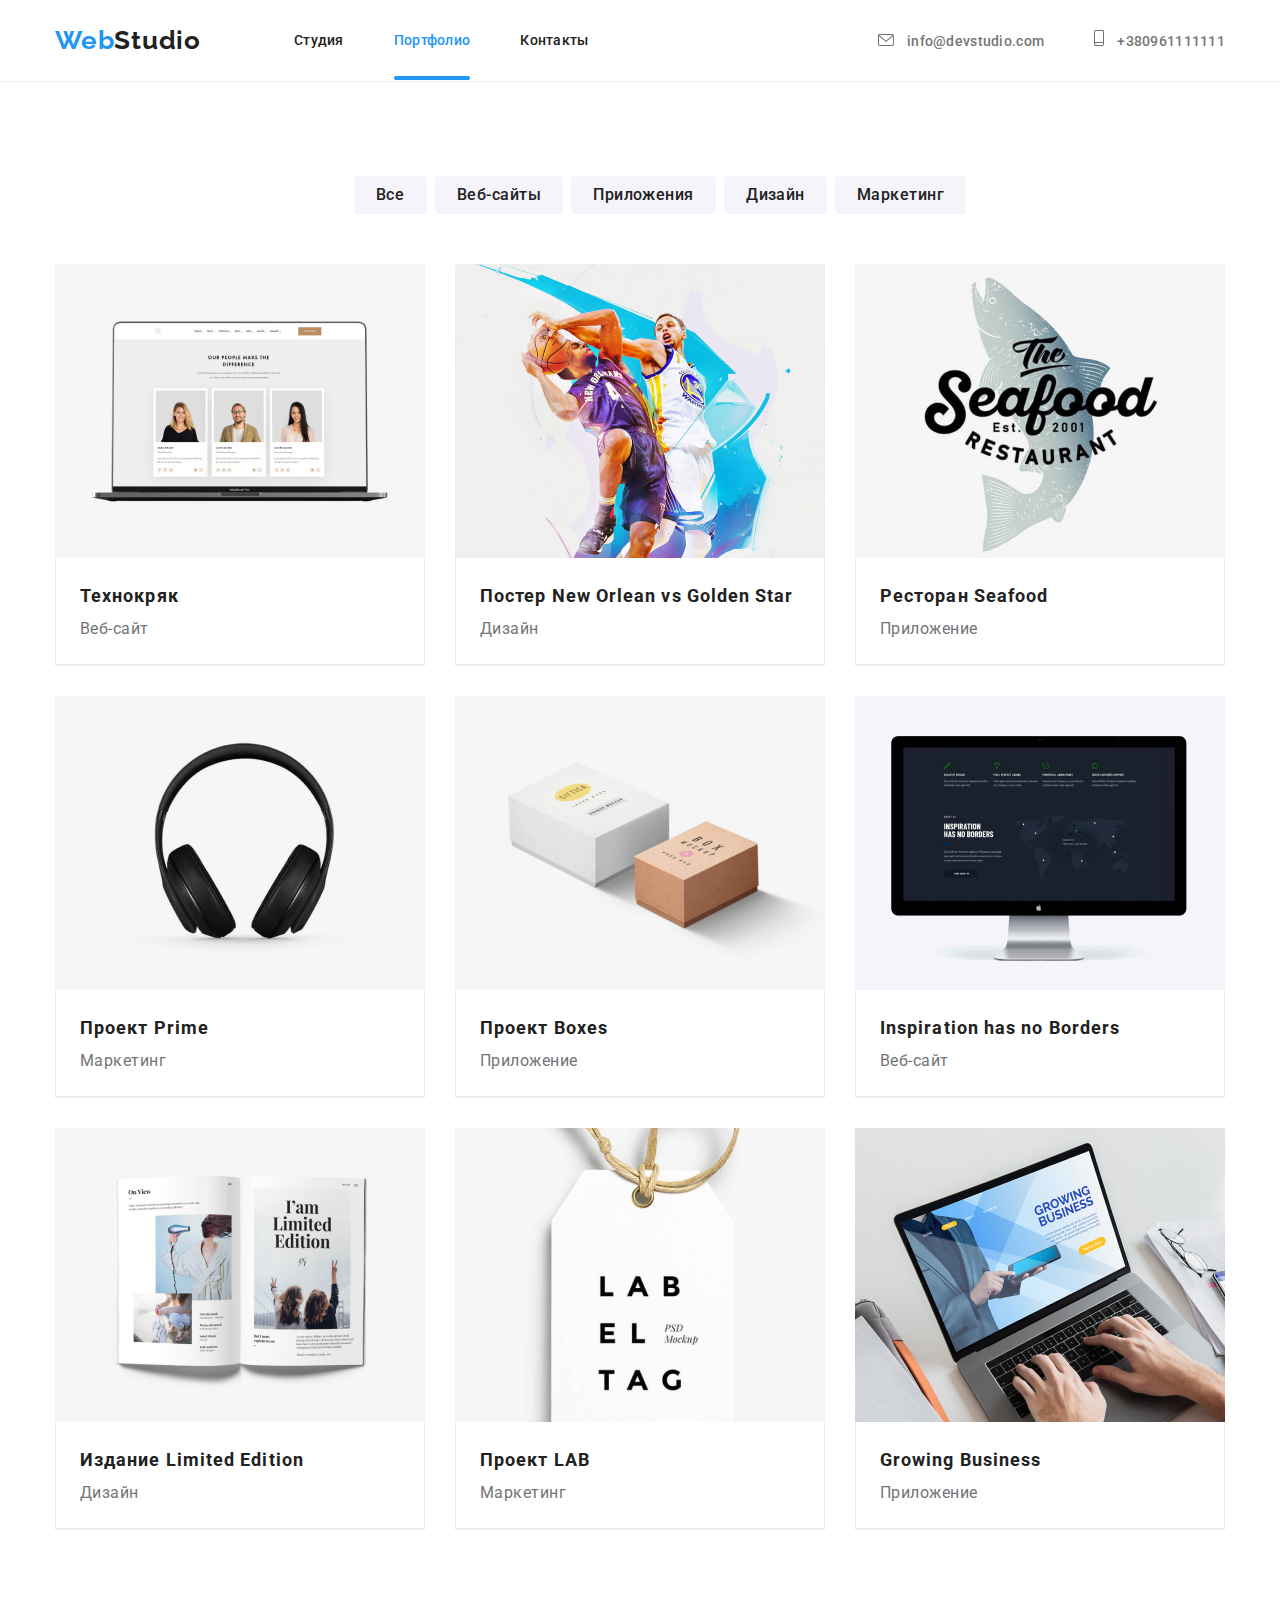
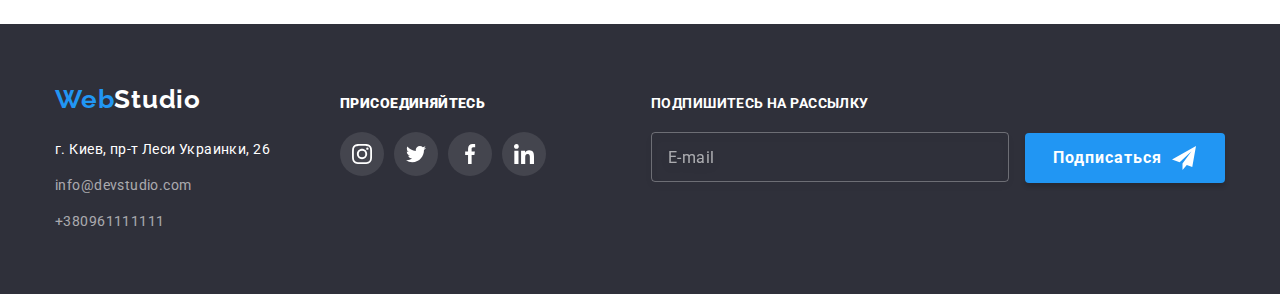
==== commit 44b07232: "Рефакторинг кнопок в портфоліо за BEM" ====
--- a/portfolio.html
+++ b/portfolio.html
@@ -72,27 +72,27 @@
     </header>
     <main>
       <!-- <h1>Фильтр портфолио</h1> -->
-      <section class="section">
+      <section class="portfolio section">
         <div class="container">
-          <ul class="button-list">
-            <li>
-              <button class="button-text btn-all" type="button">Все</button>
-            </li>
-            <li>
-              <button class="button-text btn-web" type="button">
+          <ul class="portfolio__list">
+            <li class="portfolio__item">
+              <button class="portfolio__button btn-all" type="button">Все</button>
+            </li>
+            <li class="portfolio__item">
+              <button class="portfolio__button btn-web" type="button">
                 Веб-сайты
               </button>
             </li>
-            <li>
-              <button class="button-text btn-apps" type="button">
+            <li class="portfolio__item">
+              <button class="portfolio__button btn-apps" type="button">
                 Приложения
               </button>
             </li>
-            <li>
-              <button class="button-text btn-dsgn" type="button">Дизайн</button>
-            </li>
-            <li>
-              <button class="button-text btn-mrktng" type="button">
+            <li class="portfolio__item">
+              <button class="portfolio__button btn-dsgn" type="button">Дизайн</button>
+            </li>
+            <li class="portfolio__item">
+              <button class="portfolio__button btn-mrktng" type="button">
                 Маркетинг
               </button>
             </li>
@@ -275,8 +275,8 @@
             aria-label="Посилання на студію"
             lang="en-us">Web<span 
             class="logo__studio logo__studio--light">Studio</span></a>
-          <address class="header__group">
-            <ul class="footer__list list__footer">
+          <address class="footer__group">
+            <ul class="footer__list">
               <li class="footer__item">
                 <a
                   class="footer__link link__footer footer__link--light link"
@@ -348,18 +348,18 @@
           </ul>
         </div>
         <!-- Footer form -->
-        <div class="follow-form-box">
-          <strong class="follow-form-text">Подпишитесь на рассылку</strong>
+        <div class="follow-form__box">
+          <strong class="follow-form__text">Подпишитесь на рассылку</strong>
           <form name="follow-form">
             <label>
               <input 
-              class="follow-form-field" 
+              class="follow-form__field" 
               type="email" 
               name="user-email"
               placeholder="E-mail"/>
             </label>
-            <button class="follow-form-bth" type="submit">Подписаться
-              <svg class="follow-icon" width="24" height="24">
+            <button class="button button__footer" type="submit">Подписаться
+              <svg class="button__icon icon__button" width="24" height="24">
                 <use href="./images/icons-svg.svg#icon-telegram"></use>
               </svg>
             </button>
--- a/css/styles.css
+++ b/css/styles.css
@@ -85,10 +85,30 @@
     padding-right: 15px;
 }
 
-
 .section {
     padding-top: 94px;
     padding-bottom: 94px;
+}
+
+/* Кнопка */
+
+.button {
+
+    width: 200px;
+    height: 50px;
+
+    font-weight: 700;
+    font-size: 16px;
+    line-height: 1.88;
+    letter-spacing: 0.06em;
+
+    cursor: pointer;
+
+    background-color: var(--accent);
+    box-shadow: 0px 4px 4px rgba(0, 0, 0, 0.15);
+    border: none;
+    border-radius: 4px;
+    color: #FFFFFF;
 }
 
 /* Header section */
@@ -182,11 +202,10 @@
 
 /* Пошта та телефон */
 .header__group {
+margin-left: auto;
 font-style: normal;
-line-height: 1.71;}
-    
-.group__header {
-margin-left: auto;}
+line-height: 1.71;
+}
 
 .header__list {
     display: flex;
@@ -227,15 +246,7 @@
 fill: currentColor;
 }
 
-/* Секция hero */
-
-.hero {
-padding-top: 200px;
-padding-bottom: 200px;
-text-align: center;
-
-background-color: rgba(47, 48, 58, 1); 
-}
+/* Overlay */
 
 .overlay {
 max-width: 1600px;
@@ -243,9 +254,20 @@
 margin-left: auto;
 margin-right: auto;
 background-image: linear-gradient(to bottom, rgba(47, 48, 58, 0.4), rgba(47, 48, 58, 0.4)),
-url(../images/background-img.jpg);}
-
-h1 {
+url(../images/background-img.jpg);
+}
+
+/* Секция hero */
+
+.hero {
+padding-top: 200px;
+padding-bottom: 200px;
+text-align: center;
+
+background-color: rgba(47, 48, 58, 1); 
+}
+
+.hero__title {
 width: 696px;
 margin-right: auto;
 margin-left:auto;
@@ -261,36 +283,24 @@
 text-transform: uppercase;
 margin-bottom: 30px;}
 
-.text-button {
+.hero__button {
 
 display: inline-block;
-padding: 10px 32px;
-justify-content: space-around;  
-
-font: var(--main-font);
-font-weight: 700;
-font-size: 16px;
-line-height: 1.88;
-letter-spacing: 0.06em;
-
-color: rgba(255, 255, 255, 1);
-box-shadow: 0px 4px 4px rgba(0, 0, 0, 0.15);
-border-radius: 4px;
-border-color: transparent; 
-
-cursor: pointer; 
-background-color: var(--accent);
+align-items: center;
+text-align: center;
+padding: 10px 29px;
 
 transition-property: background-color;
 transition-duration: 250ms;
 transition-timing-function: cubic-bezier(0.4, 0, 0.2, 1);
 }
 
-.text-button:hover,
-.text-button:focus {
+.hero__button:hover,
+.hero__button:focus {
 background-color: #188CE8; }
 
 /* Модальне вікно */
+
 .backdrop {
     position: fixed;
     top: 0;
@@ -322,7 +332,6 @@
     transform: translate(-50%, -50%);
 
     padding: 40px;
-
     width: 528px;
     height: 581px;
 
@@ -331,7 +340,7 @@
     border-radius: 4px;
 }
 
-.modal-close-btn {
+.modal__close-btn {
     position: absolute;
     top: 0;
     right: 0;
@@ -353,18 +362,23 @@
     fill: currentColor;
 }
 
-.modal-icon {
+.modal__icon {
     transition: fill 250ms cubic-bezier(0.4, 0, 0.2, 1);
 }
 
-.modal-close-btn:hover,
-.modal-close-btn:focus > .modal-icon {
+.modal__close-btn:hover,
+.modal__close-btn:focus > .modal-icon {
     fill: var(--accent);
 }
 
 /* Форма модального вікна*/
 
-.form-call-action {
+.form-order {
+    display: flex;
+    flex-direction: column;
+}
+
+.form-order__call-action {
     margin-bottom: 12px;
 
     font-size: 20px;
@@ -373,12 +387,7 @@
     letter-spacing: 0.03em;
 }
 
-.order-form {
-    display: flex;
-    flex-direction: column;
-}
-
-.form-group input {
+.form-order__group input {
 padding: 12px 16px;
 padding-left: 40px;
 
@@ -396,16 +405,16 @@
 transition-timing-function: cubic-bezier(0.4, 0, 0.2, 1);
 }
 
-.form-field:focus + .form-icon .form-img {
+.form-order__field:focus + .form-order__icon .form-order__img {
 fill: var(--accent);
 }
 
 input:focus,
-.form-field:focus {
+.form-order__field:focus {
     border-color: var(--accent);
 }
 
-.form-text{
+.form-order__text {
     display: inline-block;
     margin-bottom: 4px;
 
@@ -417,17 +426,17 @@
     color: #757575;
 }
 
-.form-group {
+.form-order__group {
     position: relative;
     display: flex;
     margin-bottom: 10px;
 }
 
-.form-group-last {
+.form-order__group-last {
     margin-bottom: 0;
 }
 
-.form-icon {
+.form-order__icon {
     position: absolute;
     left: 0;
     top: 50%;
@@ -435,7 +444,7 @@
     margin-left: 14px;
 }
 
-.form-img {
+.form-order__img {
     fill: #000000;
 }
 
@@ -462,45 +471,30 @@
     color: rgba(117, 117, 117, 0.5);
 }
 
-.label-comment {
+.form-order__comment {
     width: 448px;
     height: 138px;
 } 
 
-.btn-form {
+.form-order__btn {
     display: inline-flex;
     align-items: center;
-    text-align: center;
     justify-content: center;
 
     margin: auto;
     padding: 10px 55px;
 
-    width: 200px;
-    height: 50px;
-
-    font-weight: 700;
-    font-size: 16px;
-    line-height: 1.88;
-
-    cursor: pointer;
-    border-radius: 4px;
-    border-color: transparent;
-    background-color: var(--accent);
-    box-shadow: 0px 4px 4px rgba(0, 0, 0, 0.15);
-
-    color: #FFFFFF;
-
     transition: background-color 250ms cubic-bezier(0.4, 0, 0.2, 1);
-
-}
-
-.btn-form:hover,
-.btn-form:focus {
+}
+
+.form-order__btn:hover,
+.form-order__btn:focus {
     background-color: #188CE8;
 }
 
-.form-checkbox {
+/* Checkbox */
+
+.checkbox {
     position: relative;
     align-items: center;
     justify-content: center;
@@ -517,13 +511,13 @@
     color: #757575;
 }
 
-.form-checkbox-link {
+.checkbox__link {
     color: var(--accent);
     text-decoration: underline;
     cursor: pointer;
 }
 
-.form-checkbox-custom-checkbox {
+.checkbox__custom-checkbox {
     display: inline-flex;
     align-items: center;
     justify-content: center;
@@ -539,12 +533,12 @@
     border-color 250ms cubic-bezier(0.4, 0, 0.2, 1);
 }
 
-.form-checkbox-input:checked + .form-checkbox-custom-checkbox {
+.checkbox__input:checked + .checkbox__custom-checkbox {
     background-color: var(--accent);
     border-color: transparent;
 }
 
-.form-checkbox-icon {
+.checkbox__icon {
     fill: #FFFFFF;
 }
 
@@ -609,18 +603,6 @@
 margin-bottom: 50px;
 }
 
-.img-first {
-background: url(close-up-image-programer-working-his-desk-office_1098-18707.jpg);
-mix-blend-mode: normal; }
-
-.img-scnd {
-background: url(web-ui-designers-are-developing-application-smartphones-team-creators-is-working-interface-mobile-phones_8119-2713.jpg);
-}
-
-.img-thrd {
-background: url(creative-artist-web-design-with-working-colour-selection-graphic-tablet_35674-1119.jpg);
-}
-
 .what-we-do__list {
 display: flex;
 padding: 0;
@@ -653,15 +635,15 @@
     color: #FFFFFF;
 }
 
-.first-text {
+.what-we-do__text-frst {
     padding: 27px 82px;
 }
 
-.scnd-text {
+.what-we-do__text-scnd {
     padding: 27px 85px;
 }
 
-.thrd-text {
+.what-we-do__text-thrd {
     padding: 27px 90px;
 }
 
@@ -765,7 +747,7 @@
 
 /* Секція Постоянные клиенты */
 
-.clients {
+.clients__title {
 margin-bottom: 50px;
 
 font-weight: 700;
@@ -777,14 +759,14 @@
 
 /* Оформлення логотипів постійних клієнтів */
 
-.client-list {
+.client__list {
     display: flex;
     justify-content: center;
     justify-content: center; 
     padding: 0;
 }
 
-.client-link {
+.client__link {
     display: flex;
     align-items: center;
     justify-content: center; 
@@ -799,19 +781,19 @@
     transition-timing-function: cubic-bezier(0.4, 0, 0.2, 1);
 }
 
-.client-link:hover,
-.client-link:focus {
+.client__link:hover,
+.client__link:focus {
 fill: var(--accent);
 border-color: var(--accent);
 }
 
-.client-item {
+.client__item {
 background-color: #FFFFFF;
 min-width: 170px;
 min-height: 92px;
 }
 
-.client-item + .client-item {
+.client__item + .client__item {
 margin-left: 30px;
 }
 
@@ -828,7 +810,13 @@
 margin-bottom: 20px;
 }
 
-.logo__studio--light {color: white;} 
+.logo__studio--light {color: white;
+} 
+
+.footer__group {
+    font-style: normal;
+    line-height: 1.71;
+}
 
 .footer__link {
 font-weight: 400;
@@ -852,7 +840,7 @@
 align-items: baseline;
 }
 
-.list__footer {
+.footer__list {
 padding-left: 0;
 }
 
@@ -904,11 +892,11 @@
 
 /* Footer form */
 
-.follow-form-box {
+.follow-form__box {
     margin-left: auto;
 }
 
-.follow-form-text {
+.follow-form__text {
     display: inline-block;
     margin-bottom: 20px;
 
@@ -920,7 +908,7 @@
     color: #FFFFFF;
 }
 
-.follow-form-field {
+.follow-form__field {
     display: inline-flex;
     margin-right: 12px;
     padding: 15px 16px;
@@ -937,7 +925,7 @@
     background-color: rgba(33, 150, 243, 0);
 }
 
-.follow-form-field::placeholder {
+.follow-form__field::placeholder {
     font-weight: 400;
     font-size: 16px;
     line-height: 1.25;
@@ -946,70 +934,52 @@
     color: rgba(255, 255, 255, 0.6);
 }
 
-.follow-form-bth {
-
+/* Оформлення кнопки в Footer */
+
+.button__footer {
     display: inline-flex;
     align-items: center;
     text-align: center;
-
     padding: 13px 28px;
-    width: 200px;
-    height: 50px;
-
-    font-weight: 700;
-    font-size: 16px;
-    line-height: 1.88;
-    letter-spacing: 0.06em;
-
-    cursor: pointer;
-
-    background-color: var(--accent);
-    box-shadow: 0px 4px 4px rgba(0, 0, 0, 0.15);
-    border: none;
-    border-radius: 4px;
-    color: #FFFFFF;
-}
-
-.follow-icon {
+}
+
+.icon__button {
     margin-left: 10px;
 }
 
 /* Portfolio page */
 
-ul {list-style: none;}
+ul {list-style: none;
+}
 
 /* Фильтр портфолио */
 
-.button-text {
+.portfolio__button {
 display: inline-block;
+justify-content: space-between; 
+
 height: 38px;
 padding: 6px 22px;
-justify-content: space-between; 
-margin-right: 8px;
-
-font: var(--main-font); 
+
 font-weight: 500;
 font-size: 16px;
 line-height: 1.62;
 letter-spacing: 0.03em;
 
+cursor: pointer; 
+
+background-color: #F5F4FA;
+border: none;
 border-radius: 4px;
-border-color: transparent;
 color: #212121;
-background: #F5F4FA;
-cursor: pointer; 
 
 transition-property: color, background-color, box-shadow;
 transition-duration: 250ms;
 transition-timing-function: cubic-bezier(0.4, 0, 0.2, 1);
 }
 
-.btn-mrktng {
-margin-right: 0px;
-} 
-
-.button-text:hover,
-.button-text:focus {
+.portfolio__button:hover,
+.portfolio__button:focus {
 color: #FFFFFF; 
 background-color: var(--accent);
 box-shadow: 0px 3px 1px rgba(0, 0, 0, 0.1), 0px 1px 2px rgba(0, 0, 0, 0.08), 0px 2px 2px rgba(0, 0, 0, 0.12); 
@@ -1035,10 +1005,14 @@
 min-width: 130px;
 }
 
-.button-list {
+.portfolio__list {
 margin-bottom: 50px;
 display: flex;
 justify-content: center;
+}
+
+.portfolio__list .portfolio__item:not(:last-child) {
+    margin-right: 8px;
 }
 
 /* Service gallery */
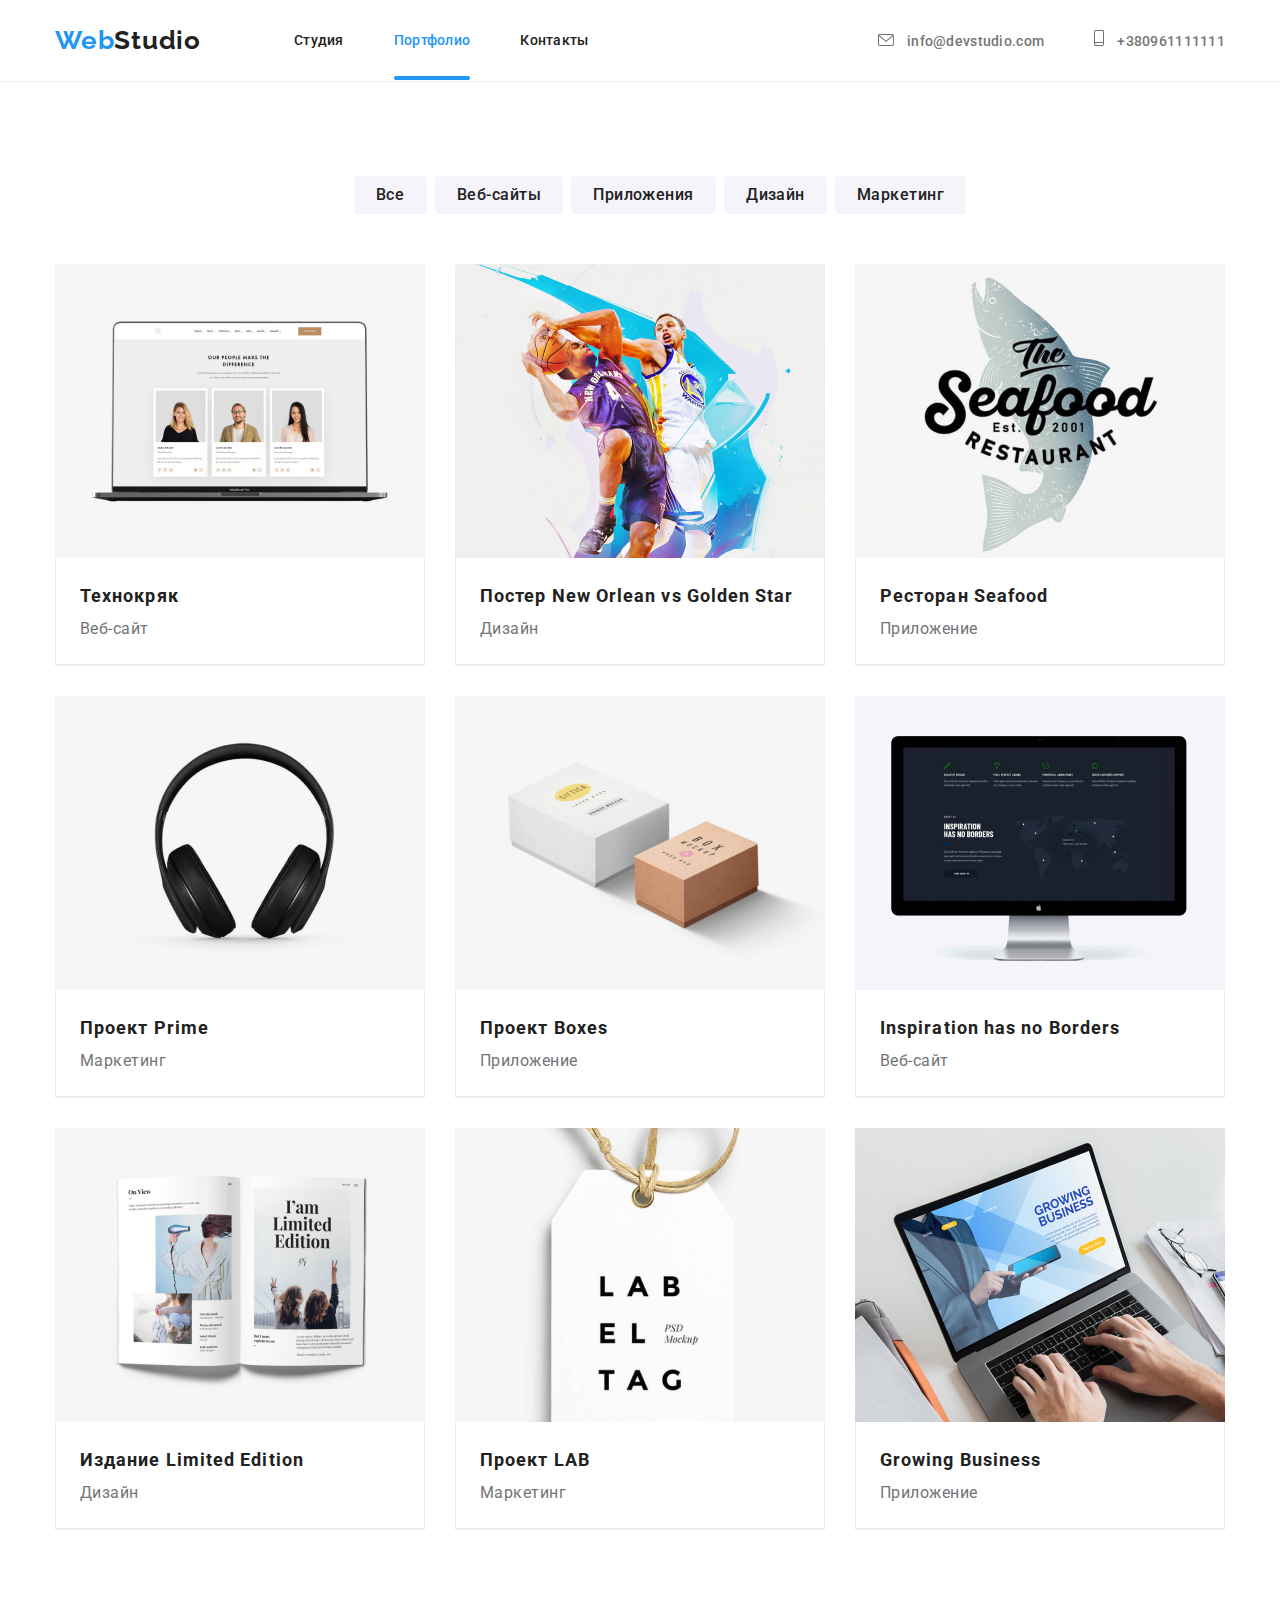
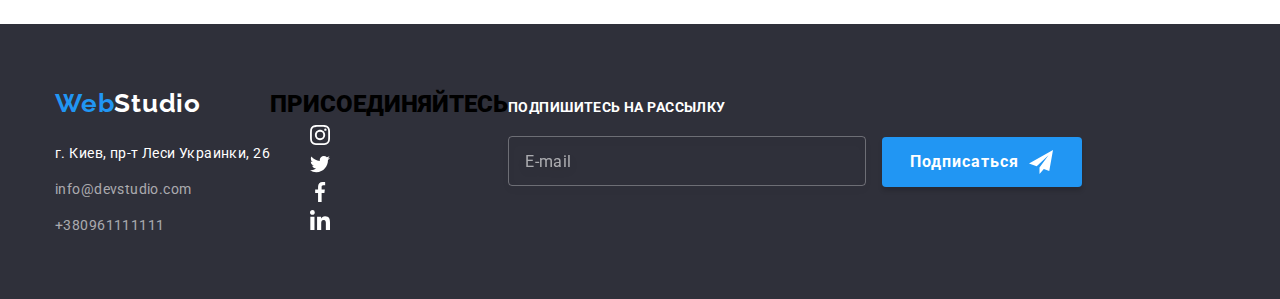
==== commit aa162ef0: "Рефакторинг CSS сторінки Portfolio використовуючи SASS" ====
--- a/portfolio.html
+++ b/portfolio.html
@@ -16,6 +16,7 @@
       rel="stylesheet"
       href="https://cdnjs.cloudflare.com/ajax/libs/modern-normalize/1.1.0/modern-normalize.min.css"/>
     <!-- Кастомні стилі -->
+    <link rel="stylesheet" href="./css/main.min.css"/>
     <link rel="stylesheet" href="./css/styles.css"/>
   </head>
   <body>
@@ -98,167 +99,167 @@
             </li>
           </ul>
           <!-- Service gallery -->
-          <ul class="all-services card-set">
-            <li class="services-item card-set-item">
-              <div class="portfolio-overlay">
-                <img
-                  class="portfolio-img"
+          <ul class="card-set">
+            <li class="card-set-item--focused card-set-item">
+              <div class="overlay">
+                <img
+                  class="overlay__img"
                   src="./images/portfolio-images/img-1.jpg"
                   alt="Ноутбук"
                   width="370"/>
-                <p class="portfolio-desc">
-                  Ресурс предлагает комплексные предложения с разным уровнем
-                  функционала и сервисов. Все это позволит посетителю получить
-                  исчерпывающие сведения о компании или частном лице.
-                </p>
-              </div>
-              <div class="wrap-border">
-                <h2 class="name-service">Технокряк</h2>
-                <p class="type-service">Веб-сайт</p>
-              </div>
-            </li>
-            <li class="services-item card-set-item">
-              <div class="portfolio-overlay">
-                <img
-                  class="portfolio-img"
+                <p class="overlay__desc">
+                  Ресурс предлагает комплексные предложения с разным уровнем
+                  функционала и сервисов. Все это позволит посетителю получить
+                  исчерпывающие сведения о компании или частном лице.
+                </p>
+              </div>
+              <div class="wrap-border">
+                <h2 class="overlay__title">Технокряк</h2>
+                <p class="overlay__text">Веб-сайт</p>
+              </div>
+            </li>
+            <li class="card-set-item--focused card-set-item">
+              <div class="overlay">
+                <img
+                  class="overlay__img"
                   src="./images/portfolio-images/img-2.jpg"
                   alt="Постер"
                   width="370"/>
-                <p class="portfolio-desc">
-                  Ресурс предлагает комплексные предложения с разным уровнем
-                  функционала и сервисов. Все это позволит посетителю получить
-                  исчерпывающие сведения о компании или частном лице.
-                </p>
-              </div>
-              <div class="wrap-border">
-                <h2 class="name-service">Постер New Orlean vs Golden Star</h2>
-                <p class="type-service">Дизайн</p>
-              </div>
-            </li>
-            <li class="services-item card-set-item">
-              <div class="portfolio-overlay">
-                <img
-                  class="portfolio-img"
+                <p class="overlay__desc">
+                  Ресурс предлагает комплексные предложения с разным уровнем
+                  функционала и сервисов. Все это позволит посетителю получить
+                  исчерпывающие сведения о компании или частном лице.
+                </p>
+              </div>
+              <div class="wrap-border">
+                <h2 class="overlay__title">Постер New Orlean vs Golden Star</h2>
+                <p class="overlay__text">Дизайн</p>
+              </div>
+            </li>
+            <li class="card-set-item--focused card-set-item">
+              <div class="overlay">
+                <img
+                  class="overlay__img"
                   src="./images/portfolio-images/img-3.jpg"
                   alt="Логотип ресторану"
                   width="370"/>
-                <p class="portfolio-desc">
-                  Ресурс предлагает комплексные предложения с разным уровнем
-                  функционала и сервисов. Все это позволит посетителю получить
-                  исчерпывающие сведения о компании или частном лице.
-                </p>
-              </div>
-              <div class="wrap-border">
-                <h2 class="name-service">Ресторан Seafood</h2>
-                <p class="type-service">Приложение</p>
-              </div>
-            </li>
-            <li class="services-item card-set-item">
-              <div class="portfolio-overlay">
-                <img
-                  class="portfolio-img"
+                <p class="overlay__desc">
+                  Ресурс предлагает комплексные предложения с разным уровнем
+                  функционала и сервисов. Все это позволит посетителю получить
+                  исчерпывающие сведения о компании или частном лице.
+                </p>
+              </div>
+              <div class="wrap-border">
+                <h2 class="overlay__title">Ресторан Seafood</h2>
+                <p class="overlay__text">Приложение</p>
+              </div>
+            </li>
+            <li class="card-set-item--focused card-set-item">
+              <div class="overlay">
+                <img
+                  class="overlay__img"
                   src="./images/portfolio-images/img-4.jpg"
                   alt="Навушники"
                   width="370"/>
-                <p class="portfolio-desc">
-                  Ресурс предлагает комплексные предложения с разным уровнем
-                  функционала и сервисов. Все это позволит посетителю получить
-                  исчерпывающие сведения о компании или частном лице.
-                </p>
-              </div>
-              <div class="wrap-border">
-                <h2 class="name-service">Проект Prime</h2>
-                <p class="type-service">Маркетинг</p>
-              </div>
-            </li>
-            <li class="services-item card-set-item">
-              <div class="portfolio-overlay">
-                <img
-                  class="portfolio-img"
+                <p class="overlay__desc">
+                  Ресурс предлагает комплексные предложения с разным уровнем
+                  функционала и сервисов. Все это позволит посетителю получить
+                  исчерпывающие сведения о компании или частном лице.
+                </p>
+              </div>
+              <div class="wrap-border">
+                <h2 class="overlay__title">Проект Prime</h2>
+                <p class="overlay__text">Маркетинг</p>
+              </div>
+            </li>
+            <li class="card-set-item--focused card-set-item">
+              <div class="overlay">
+                <img
+                  class="overlay__img"
                   src="./images/portfolio-images/img-5.jpg"
                   alt="Дві коробки"
                   width="370"/>
-                <p class="portfolio-desc">
-                  Ресурс предлагает комплексные предложения с разным уровнем
-                  функционала и сервисов. Все это позволит посетителю получить
-                  исчерпывающие сведения о компании или частном лице.
-                </p>
-              </div>
-              <div class="wrap-border">
-                <h2 class="name-service">Проект Boxes</h2>
-                <p class="type-service">Приложение</p>
-              </div>
-            </li>
-            <li class="services-item card-set-item">
-              <div class="portfolio-overlay">
-                <img
-                  class="portfolio-img"
+                <p class="overlay__desc">
+                  Ресурс предлагает комплексные предложения с разным уровнем
+                  функционала и сервисов. Все это позволит посетителю получить
+                  исчерпывающие сведения о компании или частном лице.
+                </p>
+              </div>
+              <div class="wrap-border">
+                <h2 class="overlay__title">Проект Boxes</h2>
+                <p class="overlay__text">Приложение</p>
+              </div>
+            </li>
+            <li class="card-set-item--focused card-set-item">
+              <div class="overlay">
+                <img
+                  class="overlay__img"
                   src="./images/portfolio-images/img-6.jpg"
                   alt="Монітор"
                   width="370"/>
-                <p class="portfolio-desc">
-                  Ресурс предлагает комплексные предложения с разным уровнем
-                  функционала и сервисов. Все это позволит посетителю получить
-                  исчерпывающие сведения о компании или частном лице.
-                </p>
-              </div>
-              <div class="wrap-border">
-                <h2 class="name-service">Inspiration has no Borders</h2>
-                <p class="type-service">Веб-сайт</p>
-              </div>
-            </li>
-            <li class="services-item card-set-item">
-              <div class="portfolio-overlay">
-                <img
-                  class="portfolio-img"
+                <p class="overlay__desc">
+                  Ресурс предлагает комплексные предложения с разным уровнем
+                  функционала и сервисов. Все это позволит посетителю получить
+                  исчерпывающие сведения о компании или частном лице.
+                </p>
+              </div>
+              <div class="wrap-border">
+                <h2 class="overlay__title">Inspiration has no Borders</h2>
+                <p class="overlay__text">Веб-сайт</p>
+              </div>
+            </li>
+            <li class="card-set-item--focused card-set-item">
+              <div class="overlay">
+                <img
+                  class="overlay__img"
                   src="./images/portfolio-images/img-7.jpg"
                   alt="Відкрита книжка"
                   width="370"/>
-                <p class="portfolio-desc">
-                  Ресурс предлагает комплексные предложения с разным уровнем
-                  функционала и сервисов. Все это позволит посетителю получить
-                  исчерпывающие сведения о компании или частном лице.
-                </p>
-              </div>
-              <div class="wrap-border">
-                <h2 class="name-service">Издание Limited Edition</h2>
-                <p class="type-service">Дизайн</p>
-              </div>
-            </li>
-            <li class="services-item card-set-item">
-              <div class="portfolio-overlay">
-                <img
-                  class="portfolio-img"
+                <p class="overlay__desc">
+                  Ресурс предлагает комплексные предложения с разным уровнем
+                  функционала и сервисов. Все это позволит посетителю получить
+                  исчерпывающие сведения о компании или частном лице.
+                </p>
+              </div>
+              <div class="wrap-border">
+                <h2 class="overlay__title">Издание Limited Edition</h2>
+                <p class="overlay__text">Дизайн</p>
+              </div>
+            </li>
+            <li class="card-set-item--focused card-set-item">
+              <div class="overlay">
+                <img
+                  class="overlay__img"
                   src="./images/portfolio-images/img-8.jpg"
                   alt="Бірка"
                   width="370"/>
-                <p class="portfolio-desc">
-                  Ресурс предлагает комплексные предложения с разным уровнем
-                  функционала и сервисов. Все это позволит посетителю получить
-                  исчерпывающие сведения о компании или частном лице.
-                </p>
-              </div>
-              <div class="wrap-border">
-                <h2 class="name-service">Проект LAB</h2>
-                <p class="type-service">Маркетинг</p>
-              </div>
-            </li>
-            <li class="services-item card-set-item">
-              <div class="portfolio-overlay">
-                <img
-                  class="portfolio-img"
+                <p class="overlay__desc">
+                  Ресурс предлагает комплексные предложения с разным уровнем
+                  функционала и сервисов. Все это позволит посетителю получить
+                  исчерпывающие сведения о компании или частном лице.
+                </p>
+              </div>
+              <div class="wrap-border">
+                <h2 class="overlay__title">Проект LAB</h2>
+                <p class="overlay__text">Маркетинг</p>
+              </div>
+            </li>
+            <li class="card-set-item--focused card-set-item">
+              <div class="overlay">
+                <img
+                  class="overlay__img"
                   src="./images/portfolio-images/img-9.jpg"
                   alt="Робота за ноутбуком"
                   width="370"/>
-                <p class="portfolio-desc">
-                  Ресурс предлагает комплексные предложения с разным уровнем
-                  функционала и сервисов. Все это позволит посетителю получить
-                  исчерпывающие сведения о компании или частном лице.
-                </p>
-              </div>
-              <div class="wrap-border">
-                <h2 class="name-service">Growing Business</h2>
-                <p class="type-service">Приложение</p>
+                <p class="overlay__desc">
+                  Ресурс предлагает комплексные предложения с разным уровнем
+                  функционала и сервисов. Все это позволит посетителю получить
+                  исчерпывающие сведения о компании или частном лице.
+                </p>
+              </div>
+              <div class="wrap-border">
+                <h2 class="overlay__title">Growing Business</h2>
+                <p class="overlay__text">Приложение</p>
               </div>
             </li>
           </ul>
--- a/css/main.min.css
+++ b/css/main.min.css
@@ -0,0 +1 @@
+:root{--main-font: "Roboto";--secondary-font: "Raleway";--accent: rgba(33, 150, 243, 1);--white: #ffffff;--items: 4}.visually-hidden{position:absolute;white-space:nowrap;width:1px;height:1px;overflow:hidden;border:0;padding:0;clip:rect(0 0 0 0);-webkit-clip-path:inset(50%);clip-path:inset(50%);margin:-1px}body{font-family:"Roboto","Raleway",sans-serif}.no-scroll{overflow:hidden}h1,h2,h4,h5,h6,p,ul{margin-top:0;margin-bottom:0}ul{list-style:none}img{display:block;max-width:100%;height:auto}h3{margin-top:0;margin-bottom:10px}.link{text-decoration:none}ul{list-style:none}.card-set{display:-webkit-box;display:-ms-flexbox;display:flex;-ms-flex-wrap:wrap;flex-wrap:wrap;padding:0;list-style:none;margin:-15px}.card-set-item{-ms-flex-preferred-size:calc(100% - (var(--items) - 1)*var(--indent)/var(--items));flex-basis:calc(100% - (var(--items) - 1)*var(--indent)/var(--items));margin:15px;width:370px;border-bottom:1px solid #ececec}.container{width:1200px;margin-left:auto;margin-right:auto;padding-left:15px;padding-right:15px}.section{padding-top:94px;padding-bottom:94px}.button{width:200px;height:50px;font-weight:700;font-size:16px;line-height:1.88;letter-spacing:.06em;cursor:pointer;background-color:var(--accent);-webkit-box-shadow:0px 4px 4px rgba(0,0,0,.15);box-shadow:0px 4px 4px rgba(0,0,0,.15);border:none;border-radius:4px;color:#fff}.title{font-size:36px;line-height:1.17;text-align:center;letter-spacing:.03em;color:#212121}.logo{font-family:"Raleway";font-weight:700;font-size:26px;line-height:1.19;letter-spacing:.03em;color:var(--accent)}.header__logo{padding-top:25px;padding-bottom:25px}.logo__studio{color:#212121}.social-media{display:-webkit-box;display:-ms-flexbox;display:flex;-webkit-box-pack:center;-ms-flex-pack:center;justify-content:center;padding-left:0}.social-media__link{display:-webkit-box;display:-ms-flexbox;display:flex;-webkit-box-align:center;-ms-flex-align:center;align-items:center;-webkit-box-pack:center;-ms-flex-pack:center;justify-content:center;height:44px;width:44px;background-color:#fff;border-radius:50%;fill:#afb1b8;-webkit-transition-property:fill,background-color;transition-property:fill,background-color;-webkit-transition-duration:250ms;transition-duration:250ms;-webkit-transition-timing-function:cubic-bezier(0.4, 0, 0.2, 1);transition-timing-function:cubic-bezier(0.4, 0, 0.2, 1)}.social-media__link:hover,.social-media__link:focus{fill:#fff;background-color:var(--accent)}.social-media .social-media__item+.social-media__item{margin-left:10px}.footer-social-media{margin-left:70px}.footer-social-media__name{font-size:14px;line-height:1.14;letter-spacing:.03em;text-transform:uppercase;color:#fff}.footer-social-media__list{padding:0;margin-top:20px;display:-webkit-box;display:-ms-flexbox;display:flex;-webkit-box-pack:center;-ms-flex-pack:center;justify-content:center}.footer-social-media__link{display:-webkit-box;display:-ms-flexbox;display:flex;-webkit-box-align:center;-ms-flex-align:center;align-items:center;-webkit-box-pack:center;-ms-flex-pack:center;justify-content:center;height:44px;width:44px;background-color:rgba(255,255,255,.1);border-radius:50%;-webkit-transition:background-color 250ms cubic-bezier(0.4, 0, 0.2, 1);transition:background-color 250ms cubic-bezier(0.4, 0, 0.2, 1)}.footer-social-media__link:hover,.footer-social-media__link:focus{background-color:var(--accent)}.footer-social-media__item+.footer-social-media__item{margin-left:10px}.hero-overlay{max-width:1600px;height:600px;margin-left:auto;margin-right:auto;background-image:-webkit-gradient(linear, left top, left bottom, from(rgba(47, 48, 58, 0.4)), to(rgba(47, 48, 58, 0.4))),url(../images/background-img.jpg);background-image:linear-gradient(to bottom, rgba(47, 48, 58, 0.4), rgba(47, 48, 58, 0.4)),url(../images/background-img.jpg)}.backdrop{position:fixed;top:0;left:0;width:100%;height:100%;z-index:1000;opacity:1;visibility:visible;pointer-events:initial;background:rgba(0,0,0,.2);-webkit-transition:opacity 250ms,visibility 250ms;transition:opacity 250ms,visibility 250ms}.backdrop.is-hidden{opacity:0;visibility:hidden;pointer-events:none}.modal{position:absolute;top:50%;left:50%;-webkit-transform:translate(-50%, -50%);transform:translate(-50%, -50%);padding:40px;width:528px;height:581px;background-color:#fff;-webkit-box-shadow:0px 1px 3px rgba(0,0,0,.12),0px 1px 1px rgba(0,0,0,.14),0px 2px 1px rgba(0,0,0,.2);box-shadow:0px 1px 3px rgba(0,0,0,.12),0px 1px 1px rgba(0,0,0,.14),0px 2px 1px rgba(0,0,0,.2);border-radius:4px}.modal__close-btn{position:absolute;top:0;right:0;padding:0;margin-top:8px;margin-right:8px;width:30px;height:30px;display:-webkit-box;display:-ms-flexbox;display:flex;-webkit-box-align:center;-ms-flex-align:center;align-items:center;-webkit-box-pack:center;-ms-flex-pack:center;justify-content:center;background:#fff;border:1px solid rgba(0,0,0,.1);border-radius:50%;cursor:pointer;fill:currentColor}.modal__icon{-webkit-transition:fill 250ms cubic-bezier(0.4, 0, 0.2, 1);transition:fill 250ms cubic-bezier(0.4, 0, 0.2, 1)}.modal__close-btn:hover,.modal__close-btn:focus>.modal-icon{fill:var(--accent)}.form-order{display:-webkit-box;display:-ms-flexbox;display:flex;-webkit-box-orient:vertical;-webkit-box-direction:normal;-ms-flex-direction:column;flex-direction:column}.form-order__call-action{margin-bottom:12px;font-size:20px;line-height:1.15;text-align:center;letter-spacing:.03em}.form-order__group input{padding:12px 16px;padding-left:40px;width:448px;height:40px;cursor:pointer;background-color:#fff;border:1px solid rgba(33,33,33,.2);border-radius:4px;outline:rgba(0,0,0,0);-webkit-transition-property:border-color,outline;transition-property:border-color,outline;-webkit-transition-duration:250ms;transition-duration:250ms;-webkit-transition-timing-function:cubic-bezier(0.4, 0, 0.2, 1);transition-timing-function:cubic-bezier(0.4, 0, 0.2, 1)}.form-order__field:focus+.form-order__icon .form-order__img{fill:var(--accent)}input:focus,.form-order__field:focus{border-color:var(--accent)}.form-order__text{display:inline-block;margin-bottom:4px;font-weight:400;font-size:12px;line-height:1.17;letter-spacing:.01em;color:#757575}.form-order__group{position:relative;display:-webkit-box;display:-ms-flexbox;display:flex;margin-bottom:10px}.form-order__group-last{margin-bottom:0}.form-order__icon{position:absolute;left:0;top:50%;margin-left:14px}.form-order__img{fill:#000}.form-order__comment{width:448px;height:138px}textarea{-webkit-box-sizing:border-box;box-sizing:border-box;padding:12px 16px;width:448px;height:120px;resize:none;border:1px solid rgba(33,33,33,.2);border-radius:4px;outline:rgba(0,0,0,0)}textarea::-webkit-input-placeholder{font-weight:400;font-size:12px;line-height:1.17;letter-spacing:.01em;color:rgba(117,117,117,.5)}textarea::-moz-placeholder{font-weight:400;font-size:12px;line-height:1.17;letter-spacing:.01em;color:rgba(117,117,117,.5)}textarea:-ms-input-placeholder{font-weight:400;font-size:12px;line-height:1.17;letter-spacing:.01em;color:rgba(117,117,117,.5)}textarea::-ms-input-placeholder{font-weight:400;font-size:12px;line-height:1.17;letter-spacing:.01em;color:rgba(117,117,117,.5)}textarea::placeholder{font-weight:400;font-size:12px;line-height:1.17;letter-spacing:.01em;color:rgba(117,117,117,.5)}.form-order__btn{display:-webkit-inline-box;display:-ms-inline-flexbox;display:inline-flex;-webkit-box-align:center;-ms-flex-align:center;align-items:center;-webkit-box-pack:center;-ms-flex-pack:center;justify-content:center;margin:auto;padding:10px 55px;-webkit-transition:background-color 250ms cubic-bezier(0.4, 0, 0.2, 1);transition:background-color 250ms cubic-bezier(0.4, 0, 0.2, 1)}.form-order__btn:hover,.form-order__btn:focus{background-color:#188ce8}.checkbox{position:relative;-webkit-box-align:center;-ms-flex-align:center;align-items:center;-webkit-box-pack:center;-ms-flex-pack:center;justify-content:center;display:-webkit-box;display:-ms-flexbox;display:flex;gap:8px;margin-top:20px;margin-bottom:30px;font-weight:400;font-size:14px;line-height:1.71;letter-spacing:.03em;color:#757575}.checkbox__link{color:var(--accent);text-decoration:underline;cursor:pointer}.checkbox__custom-checkbox{display:-webkit-inline-box;display:-ms-inline-flexbox;display:inline-flex;-webkit-box-align:center;-ms-flex-align:center;align-items:center;-webkit-box-pack:center;-ms-flex-pack:center;justify-content:center;width:16px;height:15px;background-color:#fff;border:2px solid #212121;border-radius:2px;-webkit-transition:background-color 250ms cubic-bezier(0.4, 0, 0.2, 1),border-color 250ms cubic-bezier(0.4, 0, 0.2, 1);transition:background-color 250ms cubic-bezier(0.4, 0, 0.2, 1),border-color 250ms cubic-bezier(0.4, 0, 0.2, 1)}.checkbox__input:checked+.checkbox__custom-checkbox{background-color:var(--accent);border-color:rgba(0,0,0,0)}.checkbox__icon{fill:#fff}.follow-form{margin-left:auto}.follow-form__text{display:inline-block;margin-bottom:20px;font-size:14px;line-height:1.14;letter-spacing:.03em;text-transform:uppercase;color:#fff}.follow-form__field{display:-webkit-inline-box;display:-ms-inline-flexbox;display:inline-flex;margin-right:12px;padding:15px 16px;-webkit-box-sizing:border-box;box-sizing:border-box;width:358px;height:50px;border:1px solid rgba(255,255,255,.3);-webkit-filter:drop-shadow(0px 4px 4px rgba(0, 0, 0, 0.15));filter:drop-shadow(0px 4px 4px rgba(0, 0, 0, 0.15));border-radius:4px;color:#fff;background-color:rgba(33,150,243,0)}.follow-form__field::-webkit-input-placeholder{font-weight:400;font-size:16px;line-height:1.25;letter-spacing:.03em;color:rgba(255,255,255,.6)}.follow-form__field::-moz-placeholder{font-weight:400;font-size:16px;line-height:1.25;letter-spacing:.03em;color:rgba(255,255,255,.6)}.follow-form__field:-ms-input-placeholder{font-weight:400;font-size:16px;line-height:1.25;letter-spacing:.03em;color:rgba(255,255,255,.6)}.follow-form__field::-ms-input-placeholder{font-weight:400;font-size:16px;line-height:1.25;letter-spacing:.03em;color:rgba(255,255,255,.6)}.follow-form__field::placeholder{font-weight:400;font-size:16px;line-height:1.25;letter-spacing:.03em;color:rgba(255,255,255,.6)}.button__footer{display:-webkit-inline-box;display:-ms-inline-flexbox;display:inline-flex;-webkit-box-align:center;-ms-flex-align:center;align-items:center;text-align:center;padding:13px 28px}.icon__button{margin-left:10px}.overlay{position:relative;overflow:hidden}.overlay__desc{position:absolute;top:0;left:0;display:-webkit-box;display:-ms-flexbox;display:flex;-webkit-box-pack:center;-ms-flex-pack:center;justify-content:center;-webkit-box-align:center;-ms-flex-align:center;align-items:center;text-align:left;margin:0;padding:63px 24px;width:100%;height:100%;font-weight:400;font-size:18px;line-height:1.56;letter-spacing:.03em;color:#fff;background-color:rgba(33,150,243,.9);-webkit-transform:translateY(100%);transform:translateY(100%);-webkit-transition-property:-webkit-transform;transition-property:-webkit-transform;transition-property:transform;transition-property:transform, -webkit-transform;-webkit-transition-duration:250ms;transition-duration:250ms;-webkit-transition-timing-function:cubic-bezier(0.4, 0, 0.2, 1);transition-timing-function:cubic-bezier(0.4, 0, 0.2, 1)}.overlay__img{display:block;max-width:100%;height:auto}.header{border-bottom:1px solid #ececec}.header__container{display:-webkit-box;display:-ms-flexbox;display:flex;-webkit-box-align:center;-ms-flex-align:center;align-items:center}.nav__link{font-weight:500;font-size:14px;line-height:1.14;letter-spacing:.02em;color:#212121}.nav__link--current{position:relative;color:var(--accent)}.nav__link--current::after{content:"";position:absolute;bottom:0;left:0;width:100%;height:4px;display:inline-block;background:var(--accent);border-radius:2px}.list__nav{display:-webkit-box;display:-ms-flexbox;display:flex;-webkit-box-align:center;-ms-flex-align:center;align-items:center;padding:0;margin-left:93px}.list__nav .item__nav:last-child{margin-right:0}.item__nav{margin-right:50px}.link__nav{padding-top:32px;padding-bottom:32px;-webkit-transition:color 250ms cubic-bezier(0.4, 0, 0.2, 1);transition:color 250ms cubic-bezier(0.4, 0, 0.2, 1)}.link__nav:hover,.link__nav:focus{color:var(--accent)}.header__group{margin-left:auto;font-style:normal;line-height:1.71}.header__list{display:-webkit-box;display:-ms-flexbox;display:flex}.header__link{padding-top:32px;padding-bottom:32px;font-weight:500;font-size:14px;line-height:1.14;letter-spacing:.02em;color:#757575;-webkit-transition-property:color,fill;transition-property:color,fill;-webkit-transition-duration:250ms;transition-duration:250ms;-webkit-transition-timing-function:cubic-bezier(0.4, 0, 0.2, 1);transition-timing-function:cubic-bezier(0.4, 0, 0.2, 1)}.header__link:focus,.header__link:hover{color:var(--accent);fill:var(--accent)}.header__icon{margin-right:10px;fill:#757575;fill:currentColor}.link__header{margin-left:50px}.hero{padding-top:200px;padding-bottom:200px;text-align:center;background-color:#2f303a}.hero__title{width:696px;margin-right:auto;margin-left:auto;color:#fff;font-weight:900;font-size:44px;line-height:1.36;text-align:center;letter-spacing:.06em;text-transform:uppercase;margin-bottom:30px}.hero__button{display:inline-block;-webkit-box-align:center;-ms-flex-align:center;align-items:center;text-align:center;padding:10px 29px;-webkit-transition-property:background-color;transition-property:background-color;-webkit-transition-duration:250ms;transition-duration:250ms;-webkit-transition-timing-function:cubic-bezier(0.4, 0, 0.2, 1);transition-timing-function:cubic-bezier(0.4, 0, 0.2, 1)}.hero__button:hover,.hero__button:focus{background-color:#188ce8}.features__list{display:-webkit-box;display:-ms-flexbox;display:flex;-ms-flex-wrap:wrap;flex-wrap:wrap;padding:0;list-style:none;margin:-15px}.features__element{width:270px;-ms-flex-preferred-size:calc(100% - (var(--items) - 1)*var(--indent)/var(--items));flex-basis:calc(100% - (var(--items) - 1)*var(--indent)/var(--items));margin:15px}.features__name{font-size:14px;line-height:1.14;letter-spacing:.03em;text-transform:uppercase;color:#212121}.features__text{font-weight:400;font-size:14px;line-height:1.71;letter-spacing:.03em;color:#757575}.features__item{width:270px;height:120px;background:#f5f4fa;border-radius:4px}.item__features{display:-webkit-box;display:-ms-flexbox;display:flex;-webkit-box-pack:center;-ms-flex-pack:center;justify-content:center;-webkit-box-align:center;-ms-flex-align:center;align-items:center;margin-bottom:30px}.what-we-do{padding-top:0}.what-we-do__title{margin-bottom:50px}.what-we-do__list{display:-webkit-box;display:-ms-flexbox;display:flex;padding:0}.what-we-do__item{position:relative;-ms-flex-preferred-size:calc((100% - var(--indent)*var(--items))/var(--items));flex-basis:calc((100% - var(--indent)*var(--items))/var(--items));margin-right:30px}.what-we-do__item:last-child{margin-right:0}.what-we-do__text{position:absolute;bottom:0;left:0;font-weight:700;font-size:14px;line-height:1.14;text-align:center;letter-spacing:.03em;text-transform:uppercase;background-color:rgba(47,48,58,.8);color:#fff}.what-we-do__text-frst{padding:27px 82px}.what-we-do__text-scnd{padding:27px 85px}.what-we-do__text-thrd{padding:27px 90px}.team{background-color:#f5f4fa}.team__title{margin-bottom:50px}.team__wrap{padding-top:30px;padding-bottom:30px;width:270px;background:#fff;-webkit-box-shadow:0px 1px 3px rgba(0,0,0,.12),0px 1px 1px rgba(0,0,0,.14),0px 2px 1px rgba(0,0,0,.2);box-shadow:0px 1px 3px rgba(0,0,0,.12),0px 1px 1px rgba(0,0,0,.14),0px 2px 1px rgba(0,0,0,.2);border-radius:0px 0px 4px 4px}.team__list{display:-webkit-box;display:-ms-flexbox;display:flex;padding-left:0;margin-right:30px}.team__icon{margin-right:30px}.team__icon:last-child{margin-right:0}.team__img{border-radius:0px}.team__employee{font-weight:500;font-size:16px;line-height:1.19;text-align:center;letter-spacing:.03em}.team__position{font-weight:400;font-size:16px;line-height:1.19;text-align:center;letter-spacing:.03em;color:#757575}.position__team{margin-bottom:16px}.clients__title{margin-bottom:50px;font-weight:700;font-size:36px;line-height:1.17;text-align:center;letter-spacing:.03em}.clients__list{display:-webkit-box;display:-ms-flexbox;display:flex;-webkit-box-pack:center;-ms-flex-pack:center;justify-content:center;justify-content:center;padding:0}.clients__link{display:-webkit-box;display:-ms-flexbox;display:flex;-webkit-box-align:center;-ms-flex-align:center;align-items:center;-webkit-box-pack:center;-ms-flex-pack:center;justify-content:center;padding:16px 32px;fill:#afb1b8;border:1px solid #afb1b8;border-radius:4px;-webkit-transition-property:border-color,fill;transition-property:border-color,fill;-webkit-transition-duration:250ms;transition-duration:250ms;-webkit-transition-timing-function:cubic-bezier(0.4, 0, 0.2, 1);transition-timing-function:cubic-bezier(0.4, 0, 0.2, 1)}.clients__link:hover,.clients__link:focus{fill:var(--accent);border-color:var(--accent)}.clients__item{background-color:#fff;min-width:170px;min-height:92px}.clients__item+.clients__item{margin-left:30px}.footer{padding-top:60px;padding-bottom:60px;background-color:#2f303a}.footer__group{font-style:normal;line-height:1.71}.footer__link{font-weight:400;font-size:14px;line-height:1.71;letter-spacing:.03em;color:rgba(255,255,255,.6)}.footer__link--light{color:#fff}.footer__list{padding-left:0}.logo__footer{display:inline-block;margin-bottom:20px}.logo__studio--light{color:#fff}.link__footer{display:inline-block;margin-bottom:9px}.group__footer{display:-webkit-box;display:-ms-flexbox;display:flex;-webkit-box-align:baseline;-ms-flex-align:baseline;align-items:baseline}.portfolio__button{display:inline-block;-webkit-box-pack:justify;-ms-flex-pack:justify;justify-content:space-between;height:38px;padding:6px 22px;font-weight:500;font-size:16px;line-height:1.62;letter-spacing:.03em;cursor:pointer;background-color:#f5f4fa;border:none;border-radius:4px;color:#212121;-webkit-transition-property:color,background-color,-webkit-box-shadow;transition-property:color,background-color,-webkit-box-shadow;transition-property:color,background-color,box-shadow;transition-property:color,background-color,box-shadow,-webkit-box-shadow;-webkit-transition-duration:250ms;transition-duration:250ms;-webkit-transition-timing-function:cubic-bezier(0.4, 0, 0.2, 1);transition-timing-function:cubic-bezier(0.4, 0, 0.2, 1)}.portfolio__button:hover,.portfolio__button:focus{color:#fff;background-color:var(--accent);-webkit-box-shadow:0px 3px 1px rgba(0,0,0,.1),0px 1px 2px rgba(0,0,0,.08),0px 2px 2px rgba(0,0,0,.12);box-shadow:0px 3px 1px rgba(0,0,0,.1),0px 1px 2px rgba(0,0,0,.08),0px 2px 2px rgba(0,0,0,.12)}.portfolio__list .portfolio__item:not(:last-child){margin-right:8px}.portfolio__list{margin-bottom:50px;display:-webkit-box;display:-ms-flexbox;display:flex;-webkit-box-pack:center;-ms-flex-pack:center;justify-content:center}.btn-all{min-width:73px}.btn-web{min-width:128px}.btn-apps{min-width:145px}.btn-dsgn{min-width:103px}.btn-mrktng{min-width:130px}.card-set-item--focused:hover .overlay__desc,.card-set-item--focused:focus .overlay__desc{-webkit-transform:translateY(0%);transform:translateY(0%)}.overlay__title{font-weight:700;font-size:18px;line-height:2;letter-spacing:.06em;color:#212121}.overlay__text{font-weight:400;font-size:16px;line-height:1.88;letter-spacing:.03em;color:#757575}.wrap-border{background:#fff;border:1px solid #eee;border-top:rgba(0,0,0,0);width:370px;padding:20px 24px}.card-set-item--focused{-webkit-transition-property:background-color,-webkit-box-shadow;transition-property:background-color,-webkit-box-shadow;transition-property:background-color,box-shadow;transition-property:background-color,box-shadow,-webkit-box-shadow;-webkit-transition-duration:250ms;transition-duration:250ms;-webkit-transition-timing-function:cubic-bezier(0.4, 0, 0.2, 1);transition-timing-function:cubic-bezier(0.4, 0, 0.2, 1)}.card-set-item--focused:hover,.card-set-item--focused:focus{background-color:rgba(33,150,243,.9);-webkit-box-shadow:0px 1px 1px rgba(0,0,0,.12),0px 4px 4px rgba(0,0,0,.06),1px 4px 6px rgba(0,0,0,.16);box-shadow:0px 1px 1px rgba(0,0,0,.12),0px 4px 4px rgba(0,0,0,.06),1px 4px 6px rgba(0,0,0,.16)}/*# sourceMappingURL=main.min.css.map */--- a/css/styles.css
+++ b/css/styles.css
@@ -1,21 +1,10 @@
-:root {
-    /* text colors */
---main-font: 'Roboto';
---secondary-font: 'Raleway';
-    /* colors */
---accent: rgba(33, 150, 243, 1);
---white: #ffffff;
-    /* other */
---items: 4;
-/* --indent: 30px; */
-}
-
-body { 
-font-family: 'Roboto', 'Raleway', sans-serif;}
+/* body { 
+font-family: 'Roboto', 'Raleway', sans-serif;
+} */
 
 /* visually-hidden hine elements */
 
-.visually-hidden {
+/* .visually-hidden {
     position: absolute;
     white-space: nowrap;
     width: 1px;
@@ -26,11 +15,11 @@
     clip: rect(0 0 0 0);
     clip-path: inset(50%);
     margin: -1px;
-}
+} */
 
 /* Сітка із застосуванням flex-box */
 
-.card-set {
+/* .card-set {
     display: flex;
     flex-wrap: wrap;
     padding: 0;
@@ -41,10 +30,10 @@
 .card-set-item {
     flex-basis: calc(100% - ((var(--items)-1) * var(--indent)) / var(--items));
     margin: 15px;
-    }
+    } */
 
 /* reset */
-h1, h2, h4, h5, h6, p, ul {
+/* h1, h2, h4, h5, h6, p, ul {
     margin-top: 0;
     margin-bottom: 0; 
 }
@@ -60,39 +49,39 @@
 }
 
 h3 {margin-top: 0;   
-    margin-bottom: 10px;}
+    margin-bottom: 10px;} */
 
 /* common styles start */
 
-.title {
+/* .title {
     font-size: 36px;
     line-height: 1.17;
     text-align: center;
     letter-spacing: 0.03em;
 
     color: rgba(33, 33, 33, 1);
-}
-
-.no-scroll {
+} */
+
+/* .no-scroll {
     overflow: hidden;
-}
-
-.container {
+} */
+
+/* .container {
     width: 1200px;
     margin-left: auto;
     margin-right: auto;
     padding-left: 15px;
     padding-right: 15px;
-}
-
-.section {
+} */
+
+/* .section {
     padding-top: 94px;
     padding-bottom: 94px;
-}
+} */
 
 /* Кнопка */
 
-.button {
+/* .button {
 
     width: 200px;
     height: 50px;
@@ -109,21 +98,21 @@
     border: none;
     border-radius: 4px;
     color: #FFFFFF;
-}
+} */
 
 /* Header section */
-.header {
+/* .header {
     border-bottom: 1px solid #ECECEC;
 }
 
 .header__container {
     display: flex;
     align-items: center;
-    }
+    } */
 
     /* Logo */
 
-.logo {
+/* .logo {
     font-family: 'Raleway';
     font-weight: 700;
     font-size: 26px;
@@ -139,11 +128,11 @@
 }
         
 .logo__studio {
-    color: #212121}
+    color: #212121} */
 
     /* Menu nav */
 
-.list__nav {
+/* .list__nav {
     display: flex;
     align-items: center;
     padding: 0;
@@ -156,13 +145,13 @@
 
 .list__nav .item__nav:last-child {
 margin-right: 0;
-}
-
-.link {
+} */
+
+/* .link {
 text-decoration: none;
-}
-
-.nav__link {
+} */
+
+/* .nav__link {
     font-weight: 500;
     font-size: 14px;
     line-height: 1.14;
@@ -198,10 +187,10 @@
 .link__nav:hover,
 .link__nav:focus {
     color: var(--accent);
-}
+} */
 
 /* Пошта та телефон */
-.header__group {
+/* .header__group {
 margin-left: auto;
 font-style: normal;
 line-height: 1.71;
@@ -235,31 +224,31 @@
 .header__link:hover {
 color: var(--accent);
 fill: var(--accent);
-} 
+}  */
 
 /* Оформлення іконок пошти і телефону */
 
-.header__icon {
+/* .header__icon {
 margin-right: 10px;
 
 fill: #757575;
 fill: currentColor;
-}
+} */
 
 /* Overlay */
 
-.overlay {
+/* .hero-overlay {
 max-width: 1600px;
 height: 600px;
 margin-left: auto;
 margin-right: auto;
 background-image: linear-gradient(to bottom, rgba(47, 48, 58, 0.4), rgba(47, 48, 58, 0.4)),
 url(../images/background-img.jpg);
-}
+} */
 
 /* Секция hero */
 
-.hero {
+/* .hero {
 padding-top: 200px;
 padding-bottom: 200px;
 text-align: center;
@@ -297,11 +286,11 @@
 
 .hero__button:hover,
 .hero__button:focus {
-background-color: #188CE8; }
-
-/* Модальне вікно */
-
-.backdrop {
+background-color: #188CE8; } */
+
+/* Modal window */
+
+/* .backdrop {
     position: fixed;
     top: 0;
     left: 0;
@@ -369,11 +358,11 @@
 .modal__close-btn:hover,
 .modal__close-btn:focus > .modal-icon {
     fill: var(--accent);
-}
+} */
 
 /* Форма модального вікна*/
 
-.form-order {
+/* .form-order {
     display: flex;
     flex-direction: column;
 }
@@ -385,9 +374,9 @@
     line-height: 1.15;
     text-align: center;
     letter-spacing: 0.03em;
-}
-
-.form-order__group input {
+} */
+
+/* .form-order__group input {
 padding: 12px 16px;
 padding-left: 40px;
 
@@ -412,9 +401,9 @@
 input:focus,
 .form-order__field:focus {
     border-color: var(--accent);
-}
-
-.form-order__text {
+} */
+
+/* .form-order__text {
     display: inline-block;
     margin-bottom: 4px;
 
@@ -474,9 +463,9 @@
 .form-order__comment {
     width: 448px;
     height: 138px;
-} 
-
-.form-order__btn {
+}  */
+
+/* .form-order__btn {
     display: inline-flex;
     align-items: center;
     justify-content: center;
@@ -490,11 +479,11 @@
 .form-order__btn:hover,
 .form-order__btn:focus {
     background-color: #188CE8;
-}
+} */
 
 /* Checkbox */
 
-.checkbox {
+/* .checkbox {
     position: relative;
     align-items: center;
     justify-content: center;
@@ -540,11 +529,11 @@
 
 .checkbox__icon {
     fill: #FFFFFF;
-}
-
-/* Секция особенности */
-
-.features__list {
+} */
+
+/* Секция features */
+
+/* .features__list {
     display: flex;
     flex-wrap: wrap;
     padding: 0;
@@ -554,7 +543,7 @@
     
 .features__element {
     width: 270px;
-    flex-basis: calc(100% - ((var(--items)-1) * var(--indent)) / var(--items));
+    flex-basis: calc(100% - ((var(--items) - 1) * var(--indent)) / var(--items));
     margin: 15px;
     }
 
@@ -573,11 +562,11 @@
     
     letter-spacing: 0.03em;
     color: rgba(117, 117, 117, 1);
-}
+} */
 
 /* Оформлення плашок в секції особенности */
 
-.features__item {
+/* .features__item {
     width: 270px;
     height: 120px;
 
@@ -591,11 +580,11 @@
     align-items: center;
 
     margin-bottom: 30px;
-}
+} */
 
 /* Секція Чем мы занимаемся */
 
-.what-we-do {
+/* .what-we-do {
 padding-top: 0;
 }
 
@@ -645,11 +634,11 @@
 
 .what-we-do__text-thrd {
     padding: 27px 90px;
-}
+} */
 
 /* Секція Наша команда */
 
-.team {
+/* .team {
     background-color: rgba(245, 244, 250, 1);
 }
 
@@ -706,11 +695,11 @@
 
 .position__team {
     margin-bottom: 16px;
-    }
+    } */
 
 /* Оформлення іконок */
 
-.social-media {
+/* .social-media {
 display: flex;
 justify-content: center;
 padding-left: 0;
@@ -743,11 +732,11 @@
 
 .social-media .social-media__item + .social-media__item {
 margin-left: 10px;
-}
+} */
 
 /* Секція Постоянные клиенты */
 
-.clients__title {
+/* .clients__title {
 margin-bottom: 50px;
 
 font-weight: 700;
@@ -755,11 +744,11 @@
 line-height: 1.17;
 text-align: center;
 letter-spacing: 0.03em;
-}
+} */
 
 /* Оформлення логотипів постійних клієнтів */
 
-.client__list {
+/* .client__list {
     display: flex;
     justify-content: center;
     justify-content: center; 
@@ -795,11 +784,11 @@
 
 .client__item + .client__item {
 margin-left: 30px;
-}
+} */
 
 /* Секция Footer bg */
 
-.footer {
+/* .footer {
 padding-top: 60px;
 padding-bottom: 60px;
 background-color: rgba(47, 48, 58, 1);
@@ -842,11 +831,11 @@
 
 .footer__list {
 padding-left: 0;
-}
+} */
 
 /* Footer social media icons */
 
-.call-to-action-box {
+/* .call-to-action-box {
     margin-left: 70px;
 }
 
@@ -857,11 +846,11 @@
 text-transform: uppercase;
 
 color: #FFFFFF;
-}
+} */
 
 /* Оформлення іконок в footer */
 
-.call-to-action-list {
+/* .call-to-action-list {
 padding: 0;
 margin-top: 20px;
 display: flex;
@@ -888,11 +877,11 @@
     
 .call-to-action-item + .call-to-action-item {
 margin-left: 10px;
-}
+} */
 
 /* Footer form */
 
-.follow-form__box {
+/* .follow-form__box {
     margin-left: auto;
 }
 
@@ -932,11 +921,11 @@
     letter-spacing: 0.03em;
 
     color: rgba(255, 255, 255, 0.6);
-}
+} */
 
 /* Оформлення кнопки в Footer */
 
-.button__footer {
+/* .button__footer {
     display: inline-flex;
     align-items: center;
     text-align: center;
@@ -945,16 +934,16 @@
 
 .icon__button {
     margin-left: 10px;
-}
+} */
 
 /* Portfolio page */
 
-ul {list-style: none;
-}
+/* ul {list-style: none;
+} */
 
 /* Фильтр портфолио */
 
-.portfolio__button {
+/* .portfolio__button {
 display: inline-block;
 justify-content: space-between; 
 
@@ -1013,23 +1002,20 @@
 
 .portfolio__list .portfolio__item:not(:last-child) {
     margin-right: 8px;
-}
+} */
 
 /* Service gallery */
 
-.all-services {
---items: 3;
-}
-
-.name-service {font-weight: 700;
-font-size: 18px;
-line-height: 2;
-letter-spacing: 0.06em;
-    
-color: #212121;
-}
-
-.type-service { font-weight: 400;
+/* .overlay__title {
+    font-weight: 700;
+    font-size: 18px;
+    line-height: 2;
+    letter-spacing: 0.06em;
+    
+    color: #212121;
+}
+
+.overlay__text { font-weight: 400;
     font-size: 16px;
     line-height: 1.88;
     letter-spacing: 0.03em;
@@ -1043,33 +1029,16 @@
     border-top: transparent;
     width: 370px;
     padding: 20px 24px;
-}
-
-.services-item {
-    width: 370px;
-
-    border-bottom: 1px solid #ECECEC;
-    box-sizing: border-box;
-
-    transition-property: background-color, box-shadow;
-    transition-duration: 250ms;
-    transition-timing-function: cubic-bezier(0.4, 0, 0.2, 1);
-}
-
-.services-item:hover,
-.services-item:focus {
-    background-color: rgba(33, 150, 243, 0.9);
-    box-shadow: 0px 1px 1px rgba(0, 0, 0, 0.12), 0px 4px 4px rgba(0, 0, 0, 0.06), 1px 4px 6px rgba(0, 0, 0, 0.16); 
-}
+} */
 
 /* Portfolio оверлей */
 
-.portfolio-overlay {
+/* .overlay {
     position: relative; 
     overflow: hidden;
 }
 
-.portfolio-desc {
+.overlay__desc {
     position: absolute;
     top: 0;
     left: 0;
@@ -1098,13 +1067,13 @@
     transition-timing-function: cubic-bezier(0.4, 0, 0.2, 1);
 }
 
-.services-item:hover .portfolio-desc,
-.services-item:focus .portfolio-desc {
+.card-set-item--focused:hover .overlay__desc,
+.card-set-item--focused:focus .overlay__desc {
     transform: translateY(0%);
     }
 
- .portfolio-img {
+ .overlay__img {
     display: block;
     max-width: 100%;
     height: auto;
-} +}  */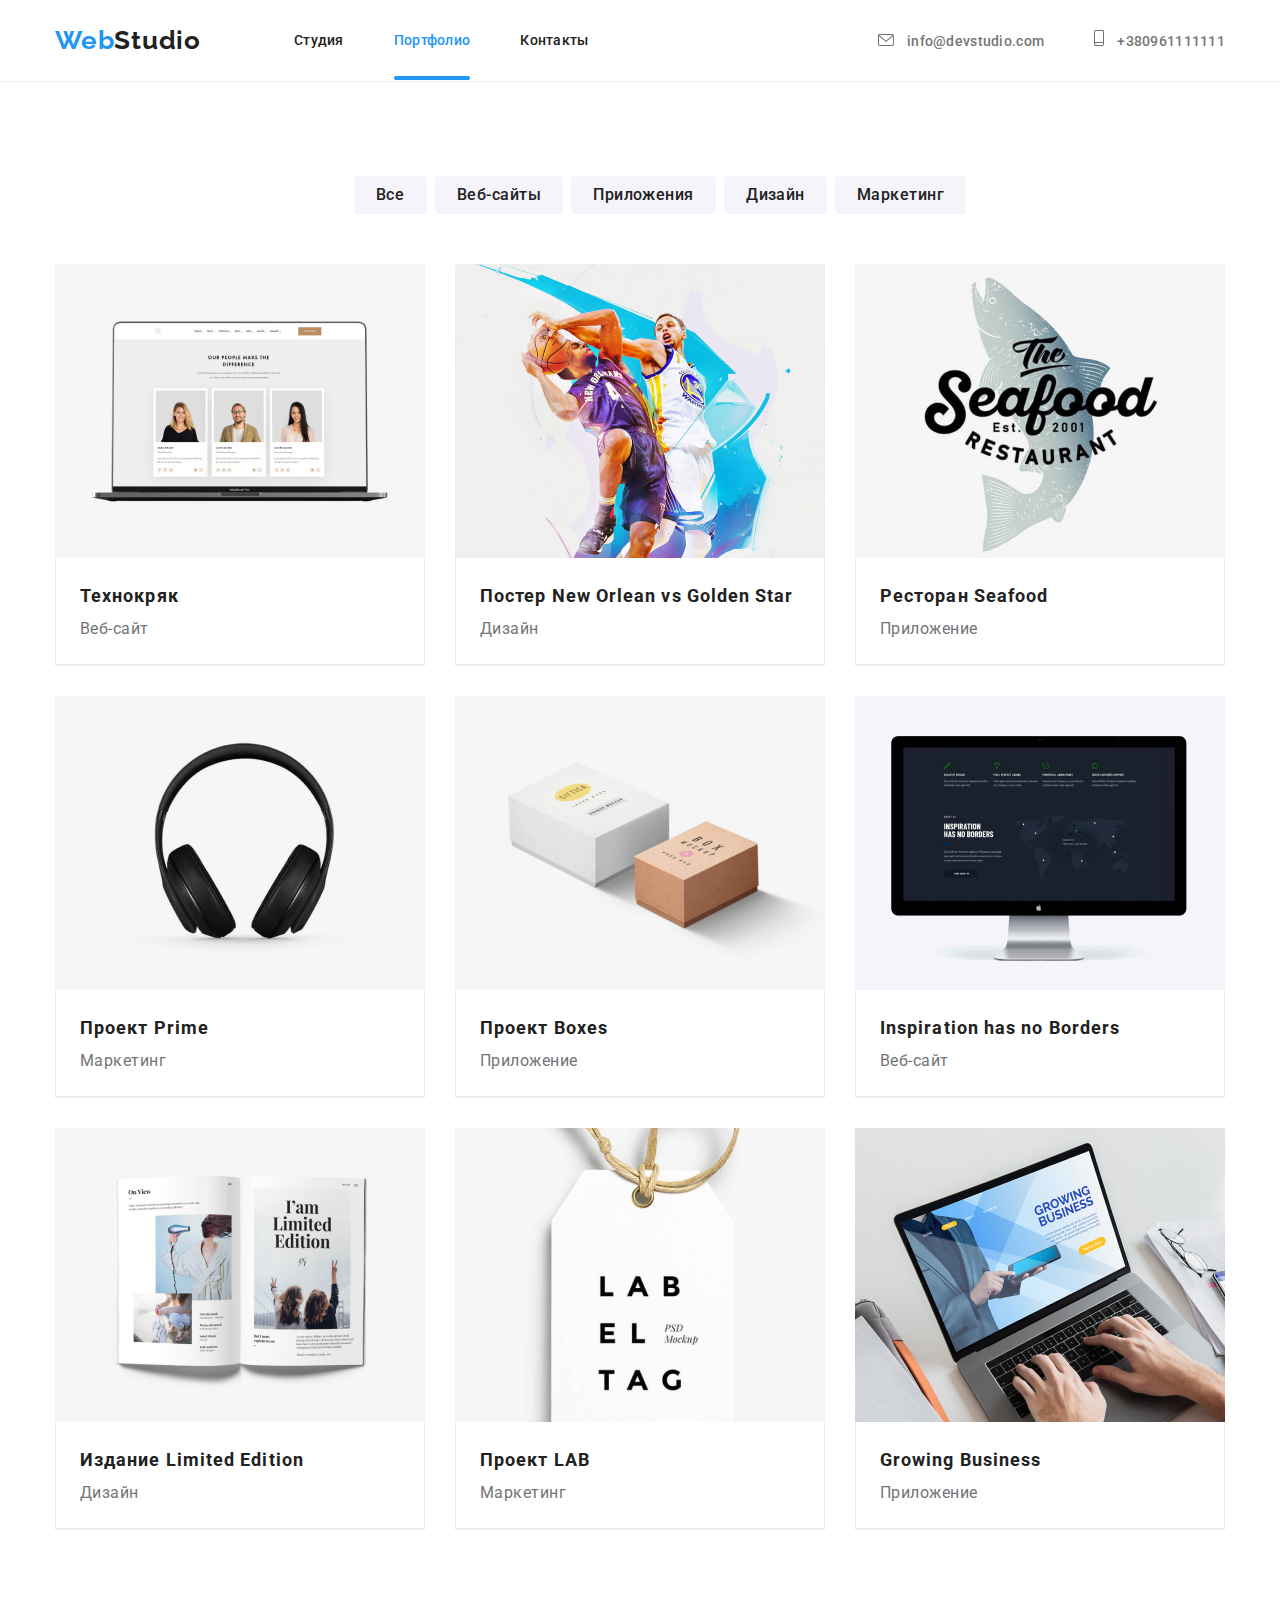
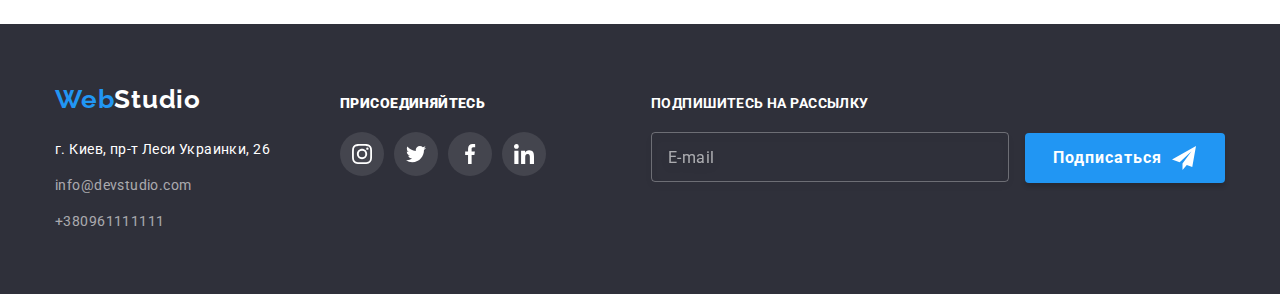
==== commit f8df986e: "Додає placeholder і правки в footer" ====
--- a/portfolio.html
+++ b/portfolio.html
@@ -73,7 +73,7 @@
     </header>
     <main>
       <!-- <h1>Фильтр портфолио</h1> -->
-      <section class="portfolio section">
+      <section class="portfolio">
         <div class="container">
           <ul class="portfolio__list">
             <li class="portfolio__item">
@@ -295,53 +295,53 @@
           </address>
         </div>
         <!-- Footer social media icons -->
-        <div class="call-to-action-box">
-          <h2 class="call-to-action-name"><strong>ПРИСОЕДИНЯЙТЕСЬ</strong></h2>
-          <ul class="call-to-action-list">
-            <li class="call-to-action-item">
-              <a
-                class="call-to-action-link"
+        <div class="footer-social-media">
+          <h2 class="footer-social-media__name"><strong>ПРИСОЕДИНЯЙТЕСЬ</strong></h2>
+          <ul class="footer-social-media__list">
+            <li class="footer-social-media__item">
+              <a
+                class="footer-social-media__link link"
                 href=""
                 target="_blank"
                 rel="noopener noreferrer"
                 aria-label="instagram">
-                <svg class="social-media-icon" width="20" height="20">
+                <svg class="footer-social-media__icon" width="20" height="20">
                   <use href="./images/icons-svg.svg#icon-instagram-white"></use>
                 </svg>
               </a>
             </li>
-            <li class="call-to-action-item">
-              <a
-                class="call-to-action-link"
+            <li class="footer-social-media__item">
+              <a
+                class="footer-social-media__link link"
                 href=""
                 target="_blank"
                 rel="noopener noreferrer"
                 aria-label="instagram">
-                <svg class="social-media-icon" width="20" height="20">
+                <svg class="footer-social-media__icon" width="20" height="20">
                   <use href="./images/icons-svg.svg#icon-twitter-white"></use>
                 </svg>
               </a>
             </li>
-            <li class="call-to-action-item">
-              <a
-                class="call-to-action-link"
+            <li class="footer-social-media__item">
+              <a
+                class="footer-social-media__link link"
                 href=""
                 target="_blank"
                 rel="noopener noreferrer"
                 aria-label="instagram">
-                <svg class="social-media-icon" width="20" height="20">
+                <svg class="footer-social-media__icon" width="20" height="20">
                   <use href="./images/icons-svg.svg#icon-facebook-white"></use>
                 </svg>
               </a>
             </li>
-            <li class="call-to-action-item">
-              <a
-                class="call-to-action-link"
+            <li class="footer-social-media__item">
+              <a
+                class="footer-social-media__link link"
                 href=""
                 target="_blank"
                 rel="noopener noreferrer"
                 aria-label="instagram">
-                <svg class="social-media-icon" width="20" height="20">
+                <svg class="footer-social-media__icon" width="20" height="20">
                   <use href="./images/icons-svg.svg#icon-linkedin-white"></use>
                 </svg>
               </a>
@@ -349,9 +349,9 @@
           </ul>
         </div>
         <!-- Footer form -->
-        <div class="follow-form__box">
+        <div class="follow-form">
           <strong class="follow-form__text">Подпишитесь на рассылку</strong>
-          <form name="follow-form">
+          <form name="follow-form__name">
             <label>
               <input 
               class="follow-form__field" 
--- a/css/main.min.css
+++ b/css/main.min.css
@@ -1 +1 @@
-:root{--main-font: "Roboto";--secondary-font: "Raleway";--accent: rgba(33, 150, 243, 1);--white: #ffffff;--items: 4}.visually-hidden{position:absolute;white-space:nowrap;width:1px;height:1px;overflow:hidden;border:0;padding:0;clip:rect(0 0 0 0);-webkit-clip-path:inset(50%);clip-path:inset(50%);margin:-1px}body{font-family:"Roboto","Raleway",sans-serif}.no-scroll{overflow:hidden}h1,h2,h4,h5,h6,p,ul{margin-top:0;margin-bottom:0}ul{list-style:none}img{display:block;max-width:100%;height:auto}h3{margin-top:0;margin-bottom:10px}.link{text-decoration:none}ul{list-style:none}.card-set{display:-webkit-box;display:-ms-flexbox;display:flex;-ms-flex-wrap:wrap;flex-wrap:wrap;padding:0;list-style:none;margin:-15px}.card-set-item{-ms-flex-preferred-size:calc(100% - (var(--items) - 1)*var(--indent)/var(--items));flex-basis:calc(100% - (var(--items) - 1)*var(--indent)/var(--items));margin:15px;width:370px;border-bottom:1px solid #ececec}.container{width:1200px;margin-left:auto;margin-right:auto;padding-left:15px;padding-right:15px}.section{padding-top:94px;padding-bottom:94px}.button{width:200px;height:50px;font-weight:700;font-size:16px;line-height:1.88;letter-spacing:.06em;cursor:pointer;background-color:var(--accent);-webkit-box-shadow:0px 4px 4px rgba(0,0,0,.15);box-shadow:0px 4px 4px rgba(0,0,0,.15);border:none;border-radius:4px;color:#fff}.title{font-size:36px;line-height:1.17;text-align:center;letter-spacing:.03em;color:#212121}.logo{font-family:"Raleway";font-weight:700;font-size:26px;line-height:1.19;letter-spacing:.03em;color:var(--accent)}.header__logo{padding-top:25px;padding-bottom:25px}.logo__studio{color:#212121}.social-media{display:-webkit-box;display:-ms-flexbox;display:flex;-webkit-box-pack:center;-ms-flex-pack:center;justify-content:center;padding-left:0}.social-media__link{display:-webkit-box;display:-ms-flexbox;display:flex;-webkit-box-align:center;-ms-flex-align:center;align-items:center;-webkit-box-pack:center;-ms-flex-pack:center;justify-content:center;height:44px;width:44px;background-color:#fff;border-radius:50%;fill:#afb1b8;-webkit-transition-property:fill,background-color;transition-property:fill,background-color;-webkit-transition-duration:250ms;transition-duration:250ms;-webkit-transition-timing-function:cubic-bezier(0.4, 0, 0.2, 1);transition-timing-function:cubic-bezier(0.4, 0, 0.2, 1)}.social-media__link:hover,.social-media__link:focus{fill:#fff;background-color:var(--accent)}.social-media .social-media__item+.social-media__item{margin-left:10px}.footer-social-media{margin-left:70px}.footer-social-media__name{font-size:14px;line-height:1.14;letter-spacing:.03em;text-transform:uppercase;color:#fff}.footer-social-media__list{padding:0;margin-top:20px;display:-webkit-box;display:-ms-flexbox;display:flex;-webkit-box-pack:center;-ms-flex-pack:center;justify-content:center}.footer-social-media__link{display:-webkit-box;display:-ms-flexbox;display:flex;-webkit-box-align:center;-ms-flex-align:center;align-items:center;-webkit-box-pack:center;-ms-flex-pack:center;justify-content:center;height:44px;width:44px;background-color:rgba(255,255,255,.1);border-radius:50%;-webkit-transition:background-color 250ms cubic-bezier(0.4, 0, 0.2, 1);transition:background-color 250ms cubic-bezier(0.4, 0, 0.2, 1)}.footer-social-media__link:hover,.footer-social-media__link:focus{background-color:var(--accent)}.footer-social-media__item+.footer-social-media__item{margin-left:10px}.hero-overlay{max-width:1600px;height:600px;margin-left:auto;margin-right:auto;background-image:-webkit-gradient(linear, left top, left bottom, from(rgba(47, 48, 58, 0.4)), to(rgba(47, 48, 58, 0.4))),url(../images/background-img.jpg);background-image:linear-gradient(to bottom, rgba(47, 48, 58, 0.4), rgba(47, 48, 58, 0.4)),url(../images/background-img.jpg)}.backdrop{position:fixed;top:0;left:0;width:100%;height:100%;z-index:1000;opacity:1;visibility:visible;pointer-events:initial;background:rgba(0,0,0,.2);-webkit-transition:opacity 250ms,visibility 250ms;transition:opacity 250ms,visibility 250ms}.backdrop.is-hidden{opacity:0;visibility:hidden;pointer-events:none}.modal{position:absolute;top:50%;left:50%;-webkit-transform:translate(-50%, -50%);transform:translate(-50%, -50%);padding:40px;width:528px;height:581px;background-color:#fff;-webkit-box-shadow:0px 1px 3px rgba(0,0,0,.12),0px 1px 1px rgba(0,0,0,.14),0px 2px 1px rgba(0,0,0,.2);box-shadow:0px 1px 3px rgba(0,0,0,.12),0px 1px 1px rgba(0,0,0,.14),0px 2px 1px rgba(0,0,0,.2);border-radius:4px}.modal__close-btn{position:absolute;top:0;right:0;padding:0;margin-top:8px;margin-right:8px;width:30px;height:30px;display:-webkit-box;display:-ms-flexbox;display:flex;-webkit-box-align:center;-ms-flex-align:center;align-items:center;-webkit-box-pack:center;-ms-flex-pack:center;justify-content:center;background:#fff;border:1px solid rgba(0,0,0,.1);border-radius:50%;cursor:pointer;fill:currentColor}.modal__icon{-webkit-transition:fill 250ms cubic-bezier(0.4, 0, 0.2, 1);transition:fill 250ms cubic-bezier(0.4, 0, 0.2, 1)}.modal__close-btn:hover,.modal__close-btn:focus>.modal-icon{fill:var(--accent)}.form-order{display:-webkit-box;display:-ms-flexbox;display:flex;-webkit-box-orient:vertical;-webkit-box-direction:normal;-ms-flex-direction:column;flex-direction:column}.form-order__call-action{margin-bottom:12px;font-size:20px;line-height:1.15;text-align:center;letter-spacing:.03em}.form-order__group input{padding:12px 16px;padding-left:40px;width:448px;height:40px;cursor:pointer;background-color:#fff;border:1px solid rgba(33,33,33,.2);border-radius:4px;outline:rgba(0,0,0,0);-webkit-transition-property:border-color,outline;transition-property:border-color,outline;-webkit-transition-duration:250ms;transition-duration:250ms;-webkit-transition-timing-function:cubic-bezier(0.4, 0, 0.2, 1);transition-timing-function:cubic-bezier(0.4, 0, 0.2, 1)}.form-order__field:focus+.form-order__icon .form-order__img{fill:var(--accent)}input:focus,.form-order__field:focus{border-color:var(--accent)}.form-order__text{display:inline-block;margin-bottom:4px;font-weight:400;font-size:12px;line-height:1.17;letter-spacing:.01em;color:#757575}.form-order__group{position:relative;display:-webkit-box;display:-ms-flexbox;display:flex;margin-bottom:10px}.form-order__group-last{margin-bottom:0}.form-order__icon{position:absolute;left:0;top:50%;margin-left:14px}.form-order__img{fill:#000}.form-order__comment{width:448px;height:138px}textarea{-webkit-box-sizing:border-box;box-sizing:border-box;padding:12px 16px;width:448px;height:120px;resize:none;border:1px solid rgba(33,33,33,.2);border-radius:4px;outline:rgba(0,0,0,0)}textarea::-webkit-input-placeholder{font-weight:400;font-size:12px;line-height:1.17;letter-spacing:.01em;color:rgba(117,117,117,.5)}textarea::-moz-placeholder{font-weight:400;font-size:12px;line-height:1.17;letter-spacing:.01em;color:rgba(117,117,117,.5)}textarea:-ms-input-placeholder{font-weight:400;font-size:12px;line-height:1.17;letter-spacing:.01em;color:rgba(117,117,117,.5)}textarea::-ms-input-placeholder{font-weight:400;font-size:12px;line-height:1.17;letter-spacing:.01em;color:rgba(117,117,117,.5)}textarea::placeholder{font-weight:400;font-size:12px;line-height:1.17;letter-spacing:.01em;color:rgba(117,117,117,.5)}.form-order__btn{display:-webkit-inline-box;display:-ms-inline-flexbox;display:inline-flex;-webkit-box-align:center;-ms-flex-align:center;align-items:center;-webkit-box-pack:center;-ms-flex-pack:center;justify-content:center;margin:auto;padding:10px 55px;-webkit-transition:background-color 250ms cubic-bezier(0.4, 0, 0.2, 1);transition:background-color 250ms cubic-bezier(0.4, 0, 0.2, 1)}.form-order__btn:hover,.form-order__btn:focus{background-color:#188ce8}.checkbox{position:relative;-webkit-box-align:center;-ms-flex-align:center;align-items:center;-webkit-box-pack:center;-ms-flex-pack:center;justify-content:center;display:-webkit-box;display:-ms-flexbox;display:flex;gap:8px;margin-top:20px;margin-bottom:30px;font-weight:400;font-size:14px;line-height:1.71;letter-spacing:.03em;color:#757575}.checkbox__link{color:var(--accent);text-decoration:underline;cursor:pointer}.checkbox__custom-checkbox{display:-webkit-inline-box;display:-ms-inline-flexbox;display:inline-flex;-webkit-box-align:center;-ms-flex-align:center;align-items:center;-webkit-box-pack:center;-ms-flex-pack:center;justify-content:center;width:16px;height:15px;background-color:#fff;border:2px solid #212121;border-radius:2px;-webkit-transition:background-color 250ms cubic-bezier(0.4, 0, 0.2, 1),border-color 250ms cubic-bezier(0.4, 0, 0.2, 1);transition:background-color 250ms cubic-bezier(0.4, 0, 0.2, 1),border-color 250ms cubic-bezier(0.4, 0, 0.2, 1)}.checkbox__input:checked+.checkbox__custom-checkbox{background-color:var(--accent);border-color:rgba(0,0,0,0)}.checkbox__icon{fill:#fff}.follow-form{margin-left:auto}.follow-form__text{display:inline-block;margin-bottom:20px;font-size:14px;line-height:1.14;letter-spacing:.03em;text-transform:uppercase;color:#fff}.follow-form__field{display:-webkit-inline-box;display:-ms-inline-flexbox;display:inline-flex;margin-right:12px;padding:15px 16px;-webkit-box-sizing:border-box;box-sizing:border-box;width:358px;height:50px;border:1px solid rgba(255,255,255,.3);-webkit-filter:drop-shadow(0px 4px 4px rgba(0, 0, 0, 0.15));filter:drop-shadow(0px 4px 4px rgba(0, 0, 0, 0.15));border-radius:4px;color:#fff;background-color:rgba(33,150,243,0)}.follow-form__field::-webkit-input-placeholder{font-weight:400;font-size:16px;line-height:1.25;letter-spacing:.03em;color:rgba(255,255,255,.6)}.follow-form__field::-moz-placeholder{font-weight:400;font-size:16px;line-height:1.25;letter-spacing:.03em;color:rgba(255,255,255,.6)}.follow-form__field:-ms-input-placeholder{font-weight:400;font-size:16px;line-height:1.25;letter-spacing:.03em;color:rgba(255,255,255,.6)}.follow-form__field::-ms-input-placeholder{font-weight:400;font-size:16px;line-height:1.25;letter-spacing:.03em;color:rgba(255,255,255,.6)}.follow-form__field::placeholder{font-weight:400;font-size:16px;line-height:1.25;letter-spacing:.03em;color:rgba(255,255,255,.6)}.button__footer{display:-webkit-inline-box;display:-ms-inline-flexbox;display:inline-flex;-webkit-box-align:center;-ms-flex-align:center;align-items:center;text-align:center;padding:13px 28px}.icon__button{margin-left:10px}.overlay{position:relative;overflow:hidden}.overlay__desc{position:absolute;top:0;left:0;display:-webkit-box;display:-ms-flexbox;display:flex;-webkit-box-pack:center;-ms-flex-pack:center;justify-content:center;-webkit-box-align:center;-ms-flex-align:center;align-items:center;text-align:left;margin:0;padding:63px 24px;width:100%;height:100%;font-weight:400;font-size:18px;line-height:1.56;letter-spacing:.03em;color:#fff;background-color:rgba(33,150,243,.9);-webkit-transform:translateY(100%);transform:translateY(100%);-webkit-transition-property:-webkit-transform;transition-property:-webkit-transform;transition-property:transform;transition-property:transform, -webkit-transform;-webkit-transition-duration:250ms;transition-duration:250ms;-webkit-transition-timing-function:cubic-bezier(0.4, 0, 0.2, 1);transition-timing-function:cubic-bezier(0.4, 0, 0.2, 1)}.overlay__img{display:block;max-width:100%;height:auto}.header{border-bottom:1px solid #ececec}.header__container{display:-webkit-box;display:-ms-flexbox;display:flex;-webkit-box-align:center;-ms-flex-align:center;align-items:center}.nav__link{font-weight:500;font-size:14px;line-height:1.14;letter-spacing:.02em;color:#212121}.nav__link--current{position:relative;color:var(--accent)}.nav__link--current::after{content:"";position:absolute;bottom:0;left:0;width:100%;height:4px;display:inline-block;background:var(--accent);border-radius:2px}.list__nav{display:-webkit-box;display:-ms-flexbox;display:flex;-webkit-box-align:center;-ms-flex-align:center;align-items:center;padding:0;margin-left:93px}.list__nav .item__nav:last-child{margin-right:0}.item__nav{margin-right:50px}.link__nav{padding-top:32px;padding-bottom:32px;-webkit-transition:color 250ms cubic-bezier(0.4, 0, 0.2, 1);transition:color 250ms cubic-bezier(0.4, 0, 0.2, 1)}.link__nav:hover,.link__nav:focus{color:var(--accent)}.header__group{margin-left:auto;font-style:normal;line-height:1.71}.header__list{display:-webkit-box;display:-ms-flexbox;display:flex}.header__link{padding-top:32px;padding-bottom:32px;font-weight:500;font-size:14px;line-height:1.14;letter-spacing:.02em;color:#757575;-webkit-transition-property:color,fill;transition-property:color,fill;-webkit-transition-duration:250ms;transition-duration:250ms;-webkit-transition-timing-function:cubic-bezier(0.4, 0, 0.2, 1);transition-timing-function:cubic-bezier(0.4, 0, 0.2, 1)}.header__link:focus,.header__link:hover{color:var(--accent);fill:var(--accent)}.header__icon{margin-right:10px;fill:#757575;fill:currentColor}.link__header{margin-left:50px}.hero{padding-top:200px;padding-bottom:200px;text-align:center;background-color:#2f303a}.hero__title{width:696px;margin-right:auto;margin-left:auto;color:#fff;font-weight:900;font-size:44px;line-height:1.36;text-align:center;letter-spacing:.06em;text-transform:uppercase;margin-bottom:30px}.hero__button{display:inline-block;-webkit-box-align:center;-ms-flex-align:center;align-items:center;text-align:center;padding:10px 29px;-webkit-transition-property:background-color;transition-property:background-color;-webkit-transition-duration:250ms;transition-duration:250ms;-webkit-transition-timing-function:cubic-bezier(0.4, 0, 0.2, 1);transition-timing-function:cubic-bezier(0.4, 0, 0.2, 1)}.hero__button:hover,.hero__button:focus{background-color:#188ce8}.features__list{display:-webkit-box;display:-ms-flexbox;display:flex;-ms-flex-wrap:wrap;flex-wrap:wrap;padding:0;list-style:none;margin:-15px}.features__element{width:270px;-ms-flex-preferred-size:calc(100% - (var(--items) - 1)*var(--indent)/var(--items));flex-basis:calc(100% - (var(--items) - 1)*var(--indent)/var(--items));margin:15px}.features__name{font-size:14px;line-height:1.14;letter-spacing:.03em;text-transform:uppercase;color:#212121}.features__text{font-weight:400;font-size:14px;line-height:1.71;letter-spacing:.03em;color:#757575}.features__item{width:270px;height:120px;background:#f5f4fa;border-radius:4px}.item__features{display:-webkit-box;display:-ms-flexbox;display:flex;-webkit-box-pack:center;-ms-flex-pack:center;justify-content:center;-webkit-box-align:center;-ms-flex-align:center;align-items:center;margin-bottom:30px}.what-we-do{padding-top:0}.what-we-do__title{margin-bottom:50px}.what-we-do__list{display:-webkit-box;display:-ms-flexbox;display:flex;padding:0}.what-we-do__item{position:relative;-ms-flex-preferred-size:calc((100% - var(--indent)*var(--items))/var(--items));flex-basis:calc((100% - var(--indent)*var(--items))/var(--items));margin-right:30px}.what-we-do__item:last-child{margin-right:0}.what-we-do__text{position:absolute;bottom:0;left:0;font-weight:700;font-size:14px;line-height:1.14;text-align:center;letter-spacing:.03em;text-transform:uppercase;background-color:rgba(47,48,58,.8);color:#fff}.what-we-do__text-frst{padding:27px 82px}.what-we-do__text-scnd{padding:27px 85px}.what-we-do__text-thrd{padding:27px 90px}.team{background-color:#f5f4fa}.team__title{margin-bottom:50px}.team__wrap{padding-top:30px;padding-bottom:30px;width:270px;background:#fff;-webkit-box-shadow:0px 1px 3px rgba(0,0,0,.12),0px 1px 1px rgba(0,0,0,.14),0px 2px 1px rgba(0,0,0,.2);box-shadow:0px 1px 3px rgba(0,0,0,.12),0px 1px 1px rgba(0,0,0,.14),0px 2px 1px rgba(0,0,0,.2);border-radius:0px 0px 4px 4px}.team__list{display:-webkit-box;display:-ms-flexbox;display:flex;padding-left:0;margin-right:30px}.team__icon{margin-right:30px}.team__icon:last-child{margin-right:0}.team__img{border-radius:0px}.team__employee{font-weight:500;font-size:16px;line-height:1.19;text-align:center;letter-spacing:.03em}.team__position{font-weight:400;font-size:16px;line-height:1.19;text-align:center;letter-spacing:.03em;color:#757575}.position__team{margin-bottom:16px}.clients__title{margin-bottom:50px;font-weight:700;font-size:36px;line-height:1.17;text-align:center;letter-spacing:.03em}.clients__list{display:-webkit-box;display:-ms-flexbox;display:flex;-webkit-box-pack:center;-ms-flex-pack:center;justify-content:center;justify-content:center;padding:0}.clients__link{display:-webkit-box;display:-ms-flexbox;display:flex;-webkit-box-align:center;-ms-flex-align:center;align-items:center;-webkit-box-pack:center;-ms-flex-pack:center;justify-content:center;padding:16px 32px;fill:#afb1b8;border:1px solid #afb1b8;border-radius:4px;-webkit-transition-property:border-color,fill;transition-property:border-color,fill;-webkit-transition-duration:250ms;transition-duration:250ms;-webkit-transition-timing-function:cubic-bezier(0.4, 0, 0.2, 1);transition-timing-function:cubic-bezier(0.4, 0, 0.2, 1)}.clients__link:hover,.clients__link:focus{fill:var(--accent);border-color:var(--accent)}.clients__item{background-color:#fff;min-width:170px;min-height:92px}.clients__item+.clients__item{margin-left:30px}.footer{padding-top:60px;padding-bottom:60px;background-color:#2f303a}.footer__group{font-style:normal;line-height:1.71}.footer__link{font-weight:400;font-size:14px;line-height:1.71;letter-spacing:.03em;color:rgba(255,255,255,.6)}.footer__link--light{color:#fff}.footer__list{padding-left:0}.logo__footer{display:inline-block;margin-bottom:20px}.logo__studio--light{color:#fff}.link__footer{display:inline-block;margin-bottom:9px}.group__footer{display:-webkit-box;display:-ms-flexbox;display:flex;-webkit-box-align:baseline;-ms-flex-align:baseline;align-items:baseline}.portfolio__button{display:inline-block;-webkit-box-pack:justify;-ms-flex-pack:justify;justify-content:space-between;height:38px;padding:6px 22px;font-weight:500;font-size:16px;line-height:1.62;letter-spacing:.03em;cursor:pointer;background-color:#f5f4fa;border:none;border-radius:4px;color:#212121;-webkit-transition-property:color,background-color,-webkit-box-shadow;transition-property:color,background-color,-webkit-box-shadow;transition-property:color,background-color,box-shadow;transition-property:color,background-color,box-shadow,-webkit-box-shadow;-webkit-transition-duration:250ms;transition-duration:250ms;-webkit-transition-timing-function:cubic-bezier(0.4, 0, 0.2, 1);transition-timing-function:cubic-bezier(0.4, 0, 0.2, 1)}.portfolio__button:hover,.portfolio__button:focus{color:#fff;background-color:var(--accent);-webkit-box-shadow:0px 3px 1px rgba(0,0,0,.1),0px 1px 2px rgba(0,0,0,.08),0px 2px 2px rgba(0,0,0,.12);box-shadow:0px 3px 1px rgba(0,0,0,.1),0px 1px 2px rgba(0,0,0,.08),0px 2px 2px rgba(0,0,0,.12)}.portfolio__list .portfolio__item:not(:last-child){margin-right:8px}.portfolio__list{margin-bottom:50px;display:-webkit-box;display:-ms-flexbox;display:flex;-webkit-box-pack:center;-ms-flex-pack:center;justify-content:center}.btn-all{min-width:73px}.btn-web{min-width:128px}.btn-apps{min-width:145px}.btn-dsgn{min-width:103px}.btn-mrktng{min-width:130px}.card-set-item--focused:hover .overlay__desc,.card-set-item--focused:focus .overlay__desc{-webkit-transform:translateY(0%);transform:translateY(0%)}.overlay__title{font-weight:700;font-size:18px;line-height:2;letter-spacing:.06em;color:#212121}.overlay__text{font-weight:400;font-size:16px;line-height:1.88;letter-spacing:.03em;color:#757575}.wrap-border{background:#fff;border:1px solid #eee;border-top:rgba(0,0,0,0);width:370px;padding:20px 24px}.card-set-item--focused{-webkit-transition-property:background-color,-webkit-box-shadow;transition-property:background-color,-webkit-box-shadow;transition-property:background-color,box-shadow;transition-property:background-color,box-shadow,-webkit-box-shadow;-webkit-transition-duration:250ms;transition-duration:250ms;-webkit-transition-timing-function:cubic-bezier(0.4, 0, 0.2, 1);transition-timing-function:cubic-bezier(0.4, 0, 0.2, 1)}.card-set-item--focused:hover,.card-set-item--focused:focus{background-color:rgba(33,150,243,.9);-webkit-box-shadow:0px 1px 1px rgba(0,0,0,.12),0px 4px 4px rgba(0,0,0,.06),1px 4px 6px rgba(0,0,0,.16);box-shadow:0px 1px 1px rgba(0,0,0,.12),0px 4px 4px rgba(0,0,0,.06),1px 4px 6px rgba(0,0,0,.16)}/*# sourceMappingURL=main.min.css.map */+:root{--main-font: "Roboto";--secondary-font: "Raleway";--accent: rgba(33, 150, 243, 1);--white: #ffffff;--items: 4}.visually-hidden{position:absolute;white-space:nowrap;width:1px;height:1px;overflow:hidden;border:0;padding:0;clip:rect(0 0 0 0);-webkit-clip-path:inset(50%);clip-path:inset(50%);margin:-1px}.portfolio,.clients,.team,.what-we-do,.features{padding-top:94px;padding-bottom:94px}body{font-family:"Roboto","Raleway",sans-serif}.no-scroll{overflow:hidden}h1,h2,h4,h5,h6,p,ul{margin-top:0;margin-bottom:0}ul{list-style:none}img{display:block;max-width:100%;height:auto}h3{margin-top:0;margin-bottom:10px}.link{text-decoration:none}ul{list-style:none}.card-set{display:-webkit-box;display:-ms-flexbox;display:flex;-ms-flex-wrap:wrap;flex-wrap:wrap;padding:0;list-style:none;margin:-15px}.card-set-item{-ms-flex-preferred-size:calc(100% - (var(--items) - 1)*var(--indent)/var(--items));flex-basis:calc(100% - (var(--items) - 1)*var(--indent)/var(--items));margin:15px;width:370px;border-bottom:1px solid #ececec}.container{width:1200px;margin-left:auto;margin-right:auto;padding-left:15px;padding-right:15px}.button{width:200px;height:50px;font-weight:700;font-size:16px;line-height:1.88;letter-spacing:.06em;cursor:pointer;background-color:var(--accent);-webkit-box-shadow:0px 4px 4px rgba(0,0,0,.15);box-shadow:0px 4px 4px rgba(0,0,0,.15);border:none;border-radius:4px;color:#fff}.title{font-size:36px;line-height:1.17;text-align:center;letter-spacing:.03em;color:#212121}.logo{font-family:"Raleway";font-weight:700;font-size:26px;line-height:1.19;letter-spacing:.03em;color:var(--accent)}.header__logo{padding-top:25px;padding-bottom:25px}.logo__studio{color:#212121}.social-media{display:-webkit-box;display:-ms-flexbox;display:flex;-webkit-box-pack:center;-ms-flex-pack:center;justify-content:center;padding-left:0}.social-media__link{display:-webkit-box;display:-ms-flexbox;display:flex;-webkit-box-align:center;-ms-flex-align:center;align-items:center;-webkit-box-pack:center;-ms-flex-pack:center;justify-content:center;height:44px;width:44px;background-color:#fff;border-radius:50%;fill:#afb1b8;-webkit-transition-property:fill,background-color;transition-property:fill,background-color;-webkit-transition-duration:250ms;transition-duration:250ms;-webkit-transition-timing-function:cubic-bezier(0.4, 0, 0.2, 1);transition-timing-function:cubic-bezier(0.4, 0, 0.2, 1)}.social-media__link:hover,.social-media__link:focus{fill:#fff;background-color:var(--accent)}.social-media .social-media__item+.social-media__item{margin-left:10px}.footer-social-media{margin-left:70px}.footer-social-media__name{font-size:14px;line-height:1.14;letter-spacing:.03em;text-transform:uppercase;color:#fff}.footer-social-media__list{padding:0;margin-top:20px;display:-webkit-box;display:-ms-flexbox;display:flex;-webkit-box-pack:center;-ms-flex-pack:center;justify-content:center}.footer-social-media__link{display:-webkit-box;display:-ms-flexbox;display:flex;-webkit-box-align:center;-ms-flex-align:center;align-items:center;-webkit-box-pack:center;-ms-flex-pack:center;justify-content:center;height:44px;width:44px;background-color:rgba(255,255,255,.1);border-radius:50%;-webkit-transition:background-color 250ms cubic-bezier(0.4, 0, 0.2, 1);transition:background-color 250ms cubic-bezier(0.4, 0, 0.2, 1)}.footer-social-media__link:hover,.footer-social-media__link:focus{background-color:var(--accent)}.footer-social-media__item+.footer-social-media__item{margin-left:10px}.hero-overlay{max-width:1600px;height:600px;margin-left:auto;margin-right:auto;background-image:-webkit-gradient(linear, left top, left bottom, from(rgba(47, 48, 58, 0.4)), to(rgba(47, 48, 58, 0.4))),url(../images/background-img.jpg);background-image:linear-gradient(to bottom, rgba(47, 48, 58, 0.4), rgba(47, 48, 58, 0.4)),url(../images/background-img.jpg)}.backdrop{position:fixed;top:0;left:0;width:100%;height:100%;z-index:1000;opacity:1;visibility:visible;pointer-events:initial;background:rgba(0,0,0,.2);-webkit-transition:opacity 250ms,visibility 250ms;transition:opacity 250ms,visibility 250ms}.backdrop.is-hidden{opacity:0;visibility:hidden;pointer-events:none}.modal{position:absolute;top:50%;left:50%;-webkit-transform:translate(-50%, -50%);transform:translate(-50%, -50%);padding:40px;width:528px;height:581px;background-color:#fff;-webkit-box-shadow:0px 1px 3px rgba(0,0,0,.12),0px 1px 1px rgba(0,0,0,.14),0px 2px 1px rgba(0,0,0,.2);box-shadow:0px 1px 3px rgba(0,0,0,.12),0px 1px 1px rgba(0,0,0,.14),0px 2px 1px rgba(0,0,0,.2);border-radius:4px}.modal__close-btn{position:absolute;top:0;right:0;padding:0;margin-top:8px;margin-right:8px;width:30px;height:30px;display:-webkit-box;display:-ms-flexbox;display:flex;-webkit-box-align:center;-ms-flex-align:center;align-items:center;-webkit-box-pack:center;-ms-flex-pack:center;justify-content:center;background:#fff;border:1px solid rgba(0,0,0,.1);border-radius:50%;cursor:pointer;fill:currentColor}.modal__icon{-webkit-transition:fill 250ms cubic-bezier(0.4, 0, 0.2, 1);transition:fill 250ms cubic-bezier(0.4, 0, 0.2, 1)}.modal__close-btn:hover,.modal__close-btn:focus>.modal-icon{fill:var(--accent)}.form-order{display:-webkit-box;display:-ms-flexbox;display:flex;-webkit-box-orient:vertical;-webkit-box-direction:normal;-ms-flex-direction:column;flex-direction:column}.form-order__call-action{margin-bottom:12px;font-size:20px;line-height:1.15;text-align:center;letter-spacing:.03em}.form-order__group input{padding:12px 16px;padding-left:40px;width:448px;height:40px;cursor:pointer;background-color:#fff;border:1px solid rgba(33,33,33,.2);border-radius:4px;outline:rgba(0,0,0,0);-webkit-transition-property:border-color,outline;transition-property:border-color,outline;-webkit-transition-duration:250ms;transition-duration:250ms;-webkit-transition-timing-function:cubic-bezier(0.4, 0, 0.2, 1);transition-timing-function:cubic-bezier(0.4, 0, 0.2, 1)}.form-order__field:focus+.form-order__icon .form-order__img{fill:var(--accent)}input:focus,.form-order__field:focus{border-color:var(--accent)}.form-order__text{display:inline-block;margin-bottom:4px;font-weight:400;font-size:12px;line-height:1.17;letter-spacing:.01em;color:#757575}.form-order__group{position:relative;display:-webkit-box;display:-ms-flexbox;display:flex;margin-bottom:10px}.form-order__group-last{margin-bottom:0}.form-order__icon{position:absolute;left:0;top:50%;margin-left:14px}.form-order__img{fill:#000}.form-order__comment{width:448px;height:138px}textarea{-webkit-box-sizing:border-box;box-sizing:border-box;padding:12px 16px;width:448px;height:120px;resize:none;border:1px solid rgba(33,33,33,.2);border-radius:4px;outline:rgba(0,0,0,0)}textarea::-webkit-input-placeholder{font-weight:400;font-size:12px;line-height:1.17;letter-spacing:.01em;color:rgba(117,117,117,.5)}textarea::-moz-placeholder{font-weight:400;font-size:12px;line-height:1.17;letter-spacing:.01em;color:rgba(117,117,117,.5)}textarea:-ms-input-placeholder{font-weight:400;font-size:12px;line-height:1.17;letter-spacing:.01em;color:rgba(117,117,117,.5)}textarea::-ms-input-placeholder{font-weight:400;font-size:12px;line-height:1.17;letter-spacing:.01em;color:rgba(117,117,117,.5)}textarea::placeholder{font-weight:400;font-size:12px;line-height:1.17;letter-spacing:.01em;color:rgba(117,117,117,.5)}.form-order__btn{display:-webkit-inline-box;display:-ms-inline-flexbox;display:inline-flex;-webkit-box-align:center;-ms-flex-align:center;align-items:center;-webkit-box-pack:center;-ms-flex-pack:center;justify-content:center;margin:auto;padding:10px 55px;-webkit-transition:background-color 250ms cubic-bezier(0.4, 0, 0.2, 1);transition:background-color 250ms cubic-bezier(0.4, 0, 0.2, 1)}.form-order__btn:hover,.form-order__btn:focus{background-color:#188ce8}.checkbox{position:relative;-webkit-box-align:center;-ms-flex-align:center;align-items:center;-webkit-box-pack:center;-ms-flex-pack:center;justify-content:center;display:-webkit-box;display:-ms-flexbox;display:flex;gap:8px;margin-top:20px;margin-bottom:30px;font-weight:400;font-size:14px;line-height:1.71;letter-spacing:.03em;color:#757575}.checkbox__link{color:var(--accent);text-decoration:underline;cursor:pointer}.checkbox__custom-checkbox{display:-webkit-inline-box;display:-ms-inline-flexbox;display:inline-flex;-webkit-box-align:center;-ms-flex-align:center;align-items:center;-webkit-box-pack:center;-ms-flex-pack:center;justify-content:center;width:16px;height:15px;background-color:#fff;border:2px solid #212121;border-radius:2px;-webkit-transition:background-color 250ms cubic-bezier(0.4, 0, 0.2, 1),border-color 250ms cubic-bezier(0.4, 0, 0.2, 1);transition:background-color 250ms cubic-bezier(0.4, 0, 0.2, 1),border-color 250ms cubic-bezier(0.4, 0, 0.2, 1)}.checkbox__input:checked+.checkbox__custom-checkbox{background-color:var(--accent);border-color:rgba(0,0,0,0)}.checkbox__icon{fill:#fff}.follow-form{margin-left:auto}.follow-form__text{display:inline-block;margin-bottom:20px;font-size:14px;line-height:1.14;letter-spacing:.03em;text-transform:uppercase;color:#fff}.follow-form__field{display:-webkit-inline-box;display:-ms-inline-flexbox;display:inline-flex;margin-right:12px;padding:15px 16px;-webkit-box-sizing:border-box;box-sizing:border-box;width:358px;height:50px;border:1px solid rgba(255,255,255,.3);-webkit-filter:drop-shadow(0px 4px 4px rgba(0, 0, 0, 0.15));filter:drop-shadow(0px 4px 4px rgba(0, 0, 0, 0.15));border-radius:4px;color:#fff;background-color:rgba(33,150,243,0)}.follow-form__field::-webkit-input-placeholder{font-weight:400;font-size:16px;line-height:1.25;letter-spacing:.03em;color:rgba(255,255,255,.6)}.follow-form__field::-moz-placeholder{font-weight:400;font-size:16px;line-height:1.25;letter-spacing:.03em;color:rgba(255,255,255,.6)}.follow-form__field:-ms-input-placeholder{font-weight:400;font-size:16px;line-height:1.25;letter-spacing:.03em;color:rgba(255,255,255,.6)}.follow-form__field::-ms-input-placeholder{font-weight:400;font-size:16px;line-height:1.25;letter-spacing:.03em;color:rgba(255,255,255,.6)}.follow-form__field::placeholder{font-weight:400;font-size:16px;line-height:1.25;letter-spacing:.03em;color:rgba(255,255,255,.6)}.button__footer{display:-webkit-inline-box;display:-ms-inline-flexbox;display:inline-flex;-webkit-box-align:center;-ms-flex-align:center;align-items:center;text-align:center;padding:13px 28px}.icon__button{margin-left:10px}.overlay{position:relative;overflow:hidden}.overlay__desc{position:absolute;top:0;left:0;display:-webkit-box;display:-ms-flexbox;display:flex;-webkit-box-pack:center;-ms-flex-pack:center;justify-content:center;-webkit-box-align:center;-ms-flex-align:center;align-items:center;text-align:left;margin:0;padding:63px 24px;width:100%;height:100%;font-weight:400;font-size:18px;line-height:1.56;letter-spacing:.03em;color:#fff;background-color:rgba(33,150,243,.9);-webkit-transform:translateY(100%);transform:translateY(100%);-webkit-transition-property:-webkit-transform;transition-property:-webkit-transform;transition-property:transform;transition-property:transform, -webkit-transform;-webkit-transition-duration:250ms;transition-duration:250ms;-webkit-transition-timing-function:cubic-bezier(0.4, 0, 0.2, 1);transition-timing-function:cubic-bezier(0.4, 0, 0.2, 1)}.overlay__img{display:block;max-width:100%;height:auto}.header{border-bottom:1px solid #ececec}.header__container{display:-webkit-box;display:-ms-flexbox;display:flex;-webkit-box-align:center;-ms-flex-align:center;align-items:center}.nav__link{font-weight:500;font-size:14px;line-height:1.14;letter-spacing:.02em;color:#212121}.nav__link--current{position:relative;color:var(--accent)}.nav__link--current::after{content:"";position:absolute;bottom:0;left:0;width:100%;height:4px;display:inline-block;background:var(--accent);border-radius:2px}.list__nav{display:-webkit-box;display:-ms-flexbox;display:flex;-webkit-box-align:center;-ms-flex-align:center;align-items:center;padding:0;margin-left:93px}.list__nav .item__nav:last-child{margin-right:0}.item__nav{margin-right:50px}.link__nav{padding-top:32px;padding-bottom:32px;-webkit-transition:color 250ms cubic-bezier(0.4, 0, 0.2, 1);transition:color 250ms cubic-bezier(0.4, 0, 0.2, 1)}.link__nav:hover,.link__nav:focus{color:var(--accent)}.header__group{margin-left:auto;font-style:normal;line-height:1.71}.header__list{display:-webkit-box;display:-ms-flexbox;display:flex}.header__link{padding-top:32px;padding-bottom:32px;font-weight:500;font-size:14px;line-height:1.14;letter-spacing:.02em;color:#757575;-webkit-transition-property:color,fill;transition-property:color,fill;-webkit-transition-duration:250ms;transition-duration:250ms;-webkit-transition-timing-function:cubic-bezier(0.4, 0, 0.2, 1);transition-timing-function:cubic-bezier(0.4, 0, 0.2, 1)}.header__link:focus,.header__link:hover{color:var(--accent);fill:var(--accent)}.header__icon{margin-right:10px;fill:#757575;fill:currentColor}.link__header{margin-left:50px}.hero{padding-top:200px;padding-bottom:200px;text-align:center;background-color:#2f303a}.hero__title{width:696px;margin-right:auto;margin-left:auto;color:#fff;font-weight:900;font-size:44px;line-height:1.36;text-align:center;letter-spacing:.06em;text-transform:uppercase;margin-bottom:30px}.hero__button{display:inline-block;-webkit-box-align:center;-ms-flex-align:center;align-items:center;text-align:center;padding:10px 29px;-webkit-transition-property:background-color;transition-property:background-color;-webkit-transition-duration:250ms;transition-duration:250ms;-webkit-transition-timing-function:cubic-bezier(0.4, 0, 0.2, 1);transition-timing-function:cubic-bezier(0.4, 0, 0.2, 1)}.hero__button:hover,.hero__button:focus{background-color:#188ce8}.features__list{display:-webkit-box;display:-ms-flexbox;display:flex;-ms-flex-wrap:wrap;flex-wrap:wrap;padding:0;list-style:none;margin:-15px}.features__element{width:270px;-ms-flex-preferred-size:calc(100% - (var(--items) - 1)*var(--indent)/var(--items));flex-basis:calc(100% - (var(--items) - 1)*var(--indent)/var(--items));margin:15px}.features__name{font-size:14px;line-height:1.14;letter-spacing:.03em;text-transform:uppercase;color:#212121}.features__text{font-weight:400;font-size:14px;line-height:1.71;letter-spacing:.03em;color:#757575}.features__item{width:270px;height:120px;background:#f5f4fa;border-radius:4px}.item__features{display:-webkit-box;display:-ms-flexbox;display:flex;-webkit-box-pack:center;-ms-flex-pack:center;justify-content:center;-webkit-box-align:center;-ms-flex-align:center;align-items:center;margin-bottom:30px}.what-we-do{padding-top:0}.what-we-do__title{margin-bottom:50px}.what-we-do__list{display:-webkit-box;display:-ms-flexbox;display:flex;padding:0}.what-we-do__item{position:relative;-ms-flex-preferred-size:calc((100% - var(--indent)*var(--items))/var(--items));flex-basis:calc((100% - var(--indent)*var(--items))/var(--items));margin-right:30px}.what-we-do__item:last-child{margin-right:0}.what-we-do__text{position:absolute;bottom:0;left:0;font-weight:700;font-size:14px;line-height:1.14;text-align:center;letter-spacing:.03em;text-transform:uppercase;background-color:rgba(47,48,58,.8);color:#fff}.what-we-do__text-frst{padding:27px 82px}.what-we-do__text-scnd{padding:27px 85px}.what-we-do__text-thrd{padding:27px 90px}.team{background-color:#f5f4fa}.team__title{margin-bottom:50px}.team__wrap{padding-top:30px;padding-bottom:30px;width:270px;background:#fff;-webkit-box-shadow:0px 1px 3px rgba(0,0,0,.12),0px 1px 1px rgba(0,0,0,.14),0px 2px 1px rgba(0,0,0,.2);box-shadow:0px 1px 3px rgba(0,0,0,.12),0px 1px 1px rgba(0,0,0,.14),0px 2px 1px rgba(0,0,0,.2);border-radius:0px 0px 4px 4px}.team__list{display:-webkit-box;display:-ms-flexbox;display:flex;padding-left:0;margin-right:30px}.team__icon{margin-right:30px}.team__icon:last-child{margin-right:0}.team__img{border-radius:0px}.team__employee{font-weight:500;font-size:16px;line-height:1.19;text-align:center;letter-spacing:.03em}.team__position{font-weight:400;font-size:16px;line-height:1.19;text-align:center;letter-spacing:.03em;color:#757575}.position__team{margin-bottom:16px}.clients__title{margin-bottom:50px;font-weight:700;font-size:36px;line-height:1.17;text-align:center;letter-spacing:.03em}.clients__list{display:-webkit-box;display:-ms-flexbox;display:flex;-webkit-box-pack:center;-ms-flex-pack:center;justify-content:center;justify-content:center;padding:0}.clients__link{display:-webkit-box;display:-ms-flexbox;display:flex;-webkit-box-align:center;-ms-flex-align:center;align-items:center;-webkit-box-pack:center;-ms-flex-pack:center;justify-content:center;padding:16px 32px;fill:#afb1b8;border:1px solid #afb1b8;border-radius:4px;-webkit-transition-property:border-color,fill;transition-property:border-color,fill;-webkit-transition-duration:250ms;transition-duration:250ms;-webkit-transition-timing-function:cubic-bezier(0.4, 0, 0.2, 1);transition-timing-function:cubic-bezier(0.4, 0, 0.2, 1)}.clients__link:hover,.clients__link:focus{fill:var(--accent);border-color:var(--accent)}.clients__item{background-color:#fff;min-width:170px;min-height:92px}.clients__item+.clients__item{margin-left:30px}.footer{padding-top:60px;padding-bottom:60px;background-color:#2f303a}.footer__group{font-style:normal;line-height:1.71}.footer__link{font-weight:400;font-size:14px;line-height:1.71;letter-spacing:.03em;color:rgba(255,255,255,.6)}.footer__link--light{color:#fff}.footer__list{padding-left:0}.logo__footer{display:inline-block;margin-bottom:20px}.logo__studio--light{color:#fff}.link__footer{display:inline-block;margin-bottom:9px}.group__footer{display:-webkit-box;display:-ms-flexbox;display:flex;-webkit-box-align:baseline;-ms-flex-align:baseline;align-items:baseline}.portfolio__button{display:inline-block;-webkit-box-pack:justify;-ms-flex-pack:justify;justify-content:space-between;height:38px;padding:6px 22px;font-weight:500;font-size:16px;line-height:1.62;letter-spacing:.03em;cursor:pointer;background-color:#f5f4fa;border:none;border-radius:4px;color:#212121;-webkit-transition-property:color,background-color,-webkit-box-shadow;transition-property:color,background-color,-webkit-box-shadow;transition-property:color,background-color,box-shadow;transition-property:color,background-color,box-shadow,-webkit-box-shadow;-webkit-transition-duration:250ms;transition-duration:250ms;-webkit-transition-timing-function:cubic-bezier(0.4, 0, 0.2, 1);transition-timing-function:cubic-bezier(0.4, 0, 0.2, 1)}.portfolio__button:hover,.portfolio__button:focus{color:#fff;background-color:var(--accent);-webkit-box-shadow:0px 3px 1px rgba(0,0,0,.1),0px 1px 2px rgba(0,0,0,.08),0px 2px 2px rgba(0,0,0,.12);box-shadow:0px 3px 1px rgba(0,0,0,.1),0px 1px 2px rgba(0,0,0,.08),0px 2px 2px rgba(0,0,0,.12)}.portfolio__list .portfolio__item:not(:last-child){margin-right:8px}.portfolio__list{margin-bottom:50px;display:-webkit-box;display:-ms-flexbox;display:flex;-webkit-box-pack:center;-ms-flex-pack:center;justify-content:center}.btn-all{min-width:73px}.btn-web{min-width:128px}.btn-apps{min-width:145px}.btn-dsgn{min-width:103px}.btn-mrktng{min-width:130px}.card-set-item--focused:hover .overlay__desc,.card-set-item--focused:focus .overlay__desc{-webkit-transform:translateY(0%);transform:translateY(0%)}.overlay__title{font-weight:700;font-size:18px;line-height:2;letter-spacing:.06em;color:#212121}.overlay__text{font-weight:400;font-size:16px;line-height:1.88;letter-spacing:.03em;color:#757575}.wrap-border{background:#fff;border:1px solid #eee;border-top:rgba(0,0,0,0);width:370px;padding:20px 24px}.card-set-item--focused{-webkit-transition-property:background-color,-webkit-box-shadow;transition-property:background-color,-webkit-box-shadow;transition-property:background-color,box-shadow;transition-property:background-color,box-shadow,-webkit-box-shadow;-webkit-transition-duration:250ms;transition-duration:250ms;-webkit-transition-timing-function:cubic-bezier(0.4, 0, 0.2, 1);transition-timing-function:cubic-bezier(0.4, 0, 0.2, 1)}.card-set-item--focused:hover,.card-set-item--focused:focus{background-color:rgba(33,150,243,.9);-webkit-box-shadow:0px 1px 1px rgba(0,0,0,.12),0px 4px 4px rgba(0,0,0,.06),1px 4px 6px rgba(0,0,0,.16);box-shadow:0px 1px 1px rgba(0,0,0,.12),0px 4px 4px rgba(0,0,0,.06),1px 4px 6px rgba(0,0,0,.16)}/*# sourceMappingURL=main.min.css.map */